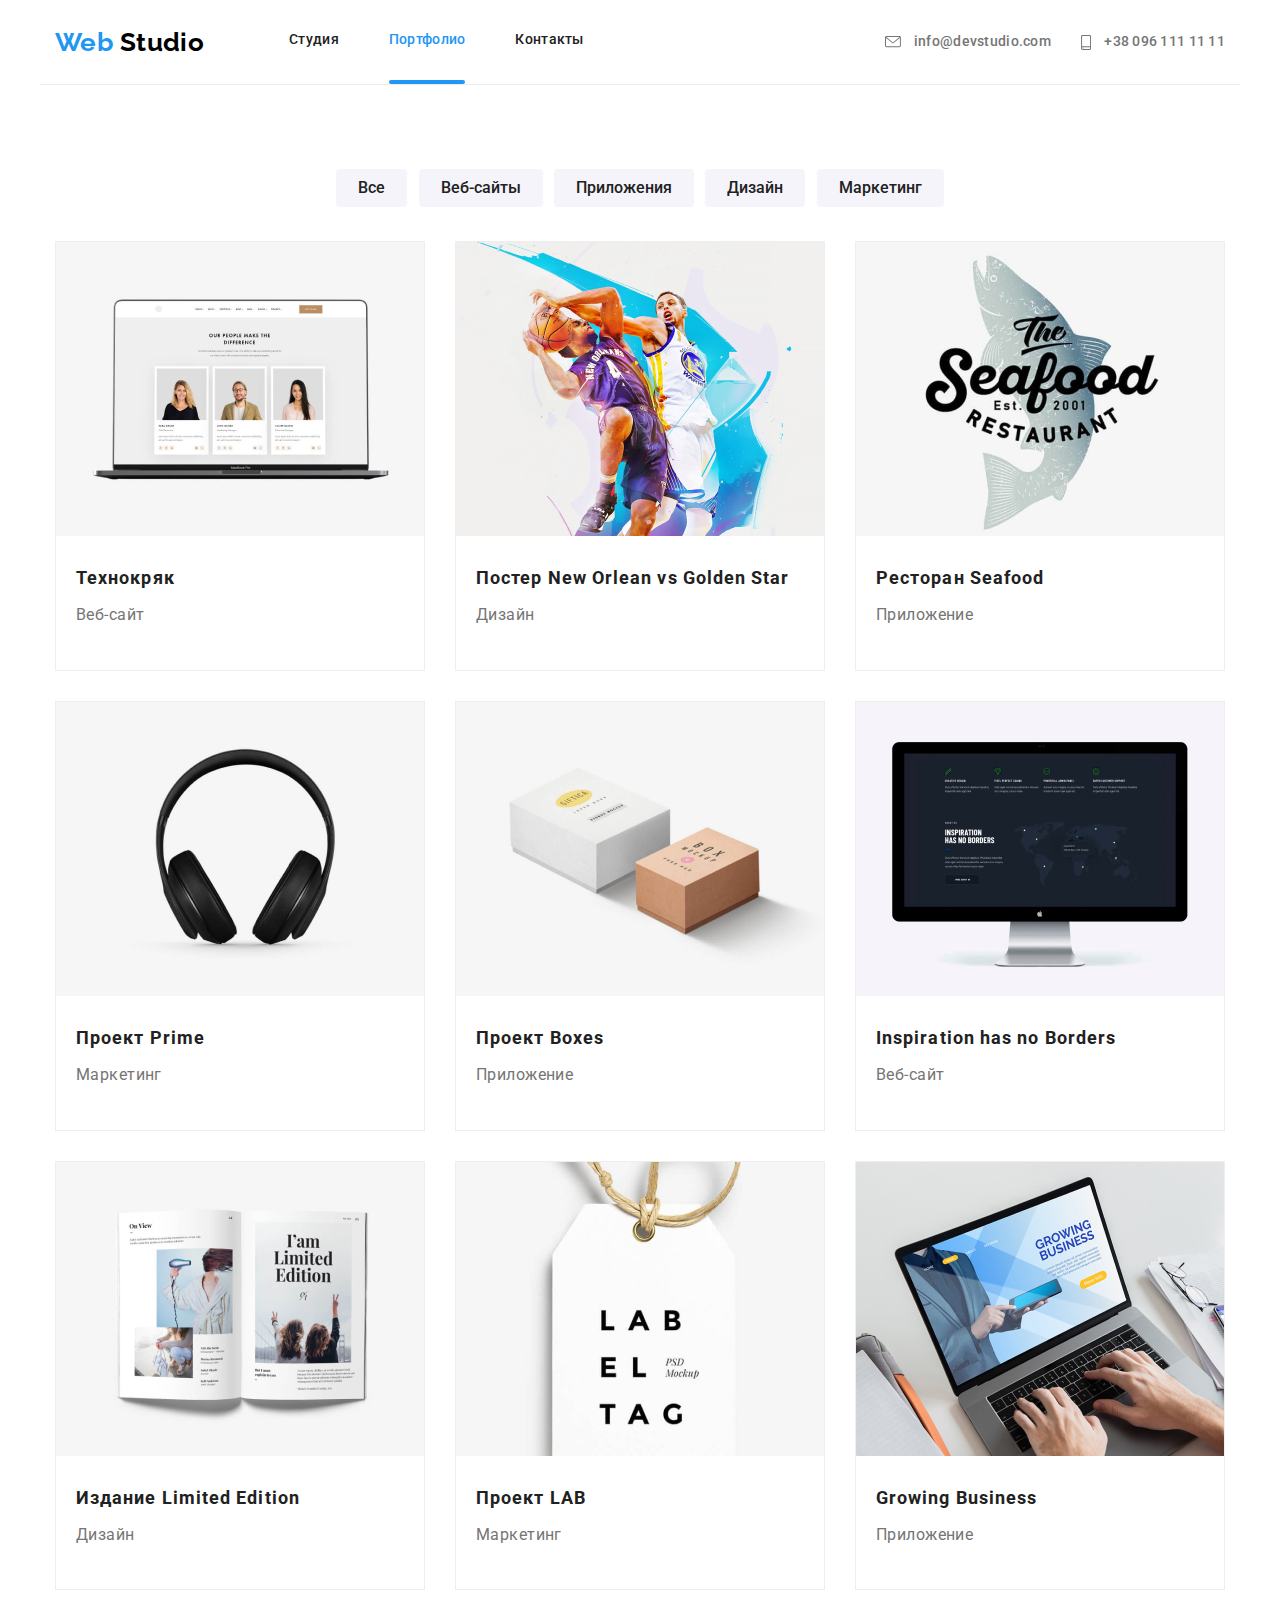
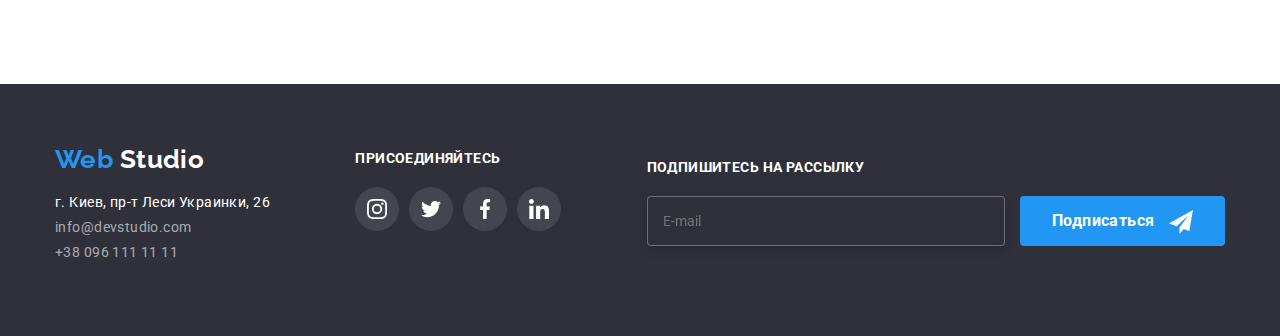
==== portfolio.html @ 96a5ec39 "first" ====
<!DOCTYPE html>
<html lang="ru">
  <head>
    <meta charset="UTF-8" />
    <meta name="viewport" content="width=device-width, initial-scale=1.0" />
    <title>Web Studio</title>
    <link
      href="https://fonts.googleapis.com/css2?family=Raleway:wght@700&family=Roboto:wght@400;500;700;900&display=swap"
      rel="stylesheet"
    />
    <link
      rel="stylesheet"
      href="https://cdnjs.cloudflare.com/ajax/libs/modern-normalize/0.7.0/modern-normalize.min.css"
    />
    <link rel="stylesheet" href="./css/main.min.css" />
  </head>

  <body>
    <header>
      <div class="container main-nav">
        <a href="./index.html" class="logo">
          <span class="logo-web">Web</span>
          <span class="logo-studio">Studio</span>
        </a>

        <nav>
          <ul class="site-nav list">
            <li class="item">
              <a href="./index.html" class="site-nav-link">Студия</a>
            </li>
            <li class="item">
              <a href="./portfolio.html" class="site-nav-link current"
                >Портфолио</a
              >
            </li>
            <li class="item"><a href="" class="site-nav-link">Контакты</a></li>
          </ul>
        </nav>

        <address class="adress">
          <ul class="adress-nav list">
            <li class="item">
              <a href="mailto:info@devstudio.com" class="adress-link">
                <svg class="icon-header" width="16" height="12">
                  <use href="./images/symbol-defs.svg#envelope"></use>
                </svg>
                info@devstudio.com</a
              >
            </li>
            <li class="item">
              <a href="tel:+380961111111" class="adress-link">
                <svg class="icon-header" width="10" height="15">
                  <use href="./images/symbol-defs.svg#phone"></use>
                </svg>
                +38 096 111 11 11
              </a>
            </li>
          </ul>
        </address>
      </div>
    </header>

    <main>
      <section class="section">
        <div class="container">
          <h1 class="section-title visually-hidden">Наши работы</h1>
          <div class="filter">
            <button type="button" class="button-work">Все</button>
            <button type="button" class="button-work">Веб-сайты</button>
            <button type="button" class="button-work">Приложения</button>
            <button type="button" class="button-work">Дизайн</button>
            <button type="button" class="button-work">Маркетинг</button>
          </div>
          <ul class="work-list list">
            <li class="element">
              <a class="link" href="">
                <div class="work-list-img">
                  <img
                    src="./images/Portfolio/img1.jpg"
                    alt="работа 1"
                    width="370"
                  />
                  <p class="item">
                    Технокряк это современная площадка распространения
                    коронавируса. Компании используют эту платформу для
                    цифрового шпионажа и атак на защищённые сервера конкурентов.
                  </p>
                </div>
                <div class="elem">
                  <h2 class="title">Технокряк</h2>
                  <p class="text">Веб-сайт</p>
                </div>
              </a>
            </li>
            <li class="element">
              <a class="link" href="">
                <div class="work-list-img">
                  <img
                    src="./images/Portfolio/img2.jpg"
                    alt="работа 2"
                    width="370"
                  />
                  <p class="item">
                    Технокряк это современная площадка распространения
                    коронавируса. Компании используют эту платформу для
                    цифрового шпионажа и атак на защищённые сервера конкурентов.
                  </p>
                </div>
                <div class="elem">
                  <h2 class="title">Постер New Orlean vs Golden Star</h2>
                  <p class="text">Дизайн</p>
                </div>
              </a>
            </li>
            <li class="element">
              <a class="link" href="">
                <div class="work-list-img">
                  <img
                    src="./images/Portfolio/img3.jpg"
                    alt="работа 3"
                    width="370"
                  />
                  <p class="item">
                    Технокряк это современная площадка распространения
                    коронавируса. Компании используют эту платформу для
                    цифрового шпионажа и атак на защищённые сервера конкурентов.
                  </p>
                </div>
                <div class="elem">
                  <h2 class="title">Ресторан Seafood</h2>
                  <p class="text">Приложение</p>
                </div>
              </a>
            </li>
            <li class="element">
              <a class="link" href="">
                <div class="work-list-img">
                  <img
                    src="./images/Portfolio/img4.jpg"
                    alt="работа 4"
                    width="370"
                  />
                  <p class="item">
                    Технокряк это современная площадка распространения
                    коронавируса. Компании используют эту платформу для
                    цифрового шпионажа и атак на защищённые сервера конкурентов.
                  </p>
                </div>
                <div class="elem">
                  <h2 class="title">Проект Prime</h2>
                  <p class="text">Маркетинг</p>
                </div>
              </a>
            </li>
            <li class="element">
              <a class="link" href="">
                <div class="work-list-img">
                  <img
                    src="./images/Portfolio/img5.jpg"
                    alt="работа 5"
                    width="370"
                  />
                  <p class="item">
                    Технокряк это современная площадка распространения
                    коронавируса. Компании используют эту платформу для
                    цифрового шпионажа и атак на защищённые сервера конкурентов.
                  </p>
                </div>
                <div class="elem">
                  <h2 class="title">Проект Boxes</h2>
                  <p class="text">Приложение</p>
                </div>
              </a>
            </li>
            <li class="element">
              <a class="link" href="">
                <div class="work-list-img">
                  <img
                    src="./images/Portfolio/img6.jpg"
                    alt="работа 6"
                    width="370"
                  />
                  <p class="item">
                    Технокряк это современная площадка распространения
                    коронавируса. Компании используют эту платформу для
                    цифрового шпионажа и атак на защищённые сервера конкурентов.
                  </p>
                </div>
                <div class="elem">
                  <h2 class="title">Inspiration has no Borders</h2>
                  <p class="text">Веб-сайт</p>
                </div>
              </a>
            </li>
            <li class="element">
              <a class="link" href="">
                <div class="work-list-img">
                  <img
                    src="./images/Portfolio/img7.jpg"
                    alt="работа 7"
                    width="370"
                  />
                  <p class="item">
                    Технокряк это современная площадка распространения
                    коронавируса. Компании используют эту платформу для
                    цифрового шпионажа и атак на защищённые сервера конкурентов.
                  </p>
                </div>
                <div class="elem">
                  <h2 class="title">Издание Limited Edition</h2>
                  <p class="text">Дизайн</p>
                </div>
              </a>
            </li>
            <li class="element">
              <a class="link" href="">
                <div class="work-list-img">
                  <img
                    src="./images/Portfolio/img8.jpg"
                    alt="работа 8"
                    width="370"
                  />
                  <p class="item">
                    Технокряк это современная площадка распространения
                    коронавируса. Компании используют эту платформу для
                    цифрового шпионажа и атак на защищённые сервера конкурентов.
                  </p>
                </div>
                <div class="elem">
                  <h2 class="title">Проект LAB</h2>
                  <p class="text">Маркетинг</p>
                </div>
              </a>
            </li>
            <li class="element">
              <a class="link" href="">
                <div class="work-list-img">
                  <img
                    src="./images/Portfolio/img9.jpg"
                    alt="работа 9"
                    width="370"
                  />
                  <p class="item">
                    Технокряк это современная площадка распространения
                    коронавируса. Компании используют эту платформу для
                    цифрового шпионажа и атак на защищённые сервера конкурентов.
                  </p>
                </div>
                <div class="elem">
                  <h2 class="title">Growing Business</h2>
                  <p class="text">Приложение</p>
                </div>
              </a>
            </li>
          </ul>
        </div>
      </section>
    </main>

    <footer class="footer-main">
      <div class="container footer">
        <div>
          <a href="./index.html" class="logo">
            <span class="logo-web">Web</span>
            <span class="logo-studio">Studio</span>
          </a>
          <address class="footer-adress">
            <ul class="list">
              <li class="item">
                <p class="post">г. Киев, пр-т Леси Украинки, 26</p>
              </li>
              <li class="item">
                <a href="mailto:info@devstudio.com" class="link"
                  >info@devstudio.com
                </a>
              </li>
              <li class="item">
                <a href="tel:+380961111111" class="link">+38 096 111 11 11</a>
              </li>
            </ul>
          </address>
        </div>

        <div class="footer-list">
          <div class="footer-header">Присоединяйтесь</div>
          <ul class="social-list list">
            <li class="item">
              <a
                href=""
                aria-label="Ссылка на Instagramm"
                class="img-social img-footer"
              >
                <svg class="team-icon" width="20" height="20">
                  <use href="./images/symbol-defs.svg#instagram"></use>
                </svg>
              </a>
            </li>
            <li class="item">
              <a
                href=""
                aria-label="Ссылка на Twitter"
                class="img-social img-footer"
              >
                <svg class="team-icon" width="20" height="20">
                  <use href="./images/symbol-defs.svg#twitter"></use>
                </svg>
              </a>
            </li>
            <li class="item">
              <a
                href=""
                aria-label="Ссылка на Facebook"
                class="img-social img-footer"
              >
                <svg class="team-icon" width="20" height="20">
                  <use href="./images/symbol-defs.svg#facebook"></use>
                </svg>
              </a>
            </li>
            <li class="item">
              <a
                href=""
                aria-label="Ссылка на LinkedIn"
                class="img-social img-footer"
              >
                <svg class="team-icon" width="20" height="20">
                  <use href="./images/symbol-defs.svg#linkedin"></use>
                </svg>
              </a>
            </li>
          </ul>
        </div>

        <div>
          <form>
            <div class="footer-header">Подпишитесь на рассылку</div>
            <input
              class="footer-input"
              type="text"
              name="mal-sent"
              placeholder="E-mail"
            />
            <a href="" class="button"
              >Подписаться
              <svg class="img-sent" width="24" height="24">
                <use href="./images/symbol-defs.svg#icon-sent"></use>
              </svg>
            </a>
          </form>
        </div>
      </div>
    </footer>
  </body>
</html>
---- css/main.min.css ----
.container,.overlay,.footer-main{margin-left:auto;margin-right:auto}body{background-color:#fff;color:#757575;font-family:Roboto,sans-serif;font-size:14px;line-height:1.14;letter-spacing:0.03em}button{font-family:inherit}h1,h2,h3,h4,h5,h6,p{margin-top:0;margin-bottom:0}.visually-hidden{position:absolute !important;clip:rect(1px 1px 1px 1px);clip:rect(1px, 1px, 1px, 1px);padding:0 !important;border:0 !important;height:1px !important;width:1px !important;overflow:hidden}.list{list-style:none;padding:0;margin:0}.container{width:1200px;padding-left:15px;padding-right:15px}.main-nav{display:-webkit-box;display:-ms-flexbox;display:flex;-webkit-box-align:center;-ms-flex-align:center;align-items:center;border-bottom:1px solid #ececec}.button{display:inline-block;min-width:200px;padding:10px 32px;border-radius:4px;border-width:0px;color:#fff;background-color:#2196f3;font-weight:bold;font-size:16px;line-height:1.87;text-decoration:none;text-align:center}.section{padding-bottom:94px}.section-title{margin-bottom:50px;color:#212121;font-weight:700;font-size:36px;line-height:1.17;text-align:center}.img-social{display:-webkit-box;display:-ms-flexbox;display:flex;-webkit-box-align:center;-ms-flex-align:center;align-items:center;-webkit-box-pack:center;-ms-flex-pack:center;justify-content:center;height:44px;width:44px;border-radius:50%;background-color:#fff;color:#afb1b8;fill:currentColor;-webkit-transition:background-color 250ms cubic-bezier(0.4, 0, 0.2, 1),color 250ms cubic-bezier(0.4, 0, 0.2, 1);transition:background-color 250ms cubic-bezier(0.4, 0, 0.2, 1),color 250ms cubic-bezier(0.4, 0, 0.2, 1)}.img-social:hover,.img-social:focus{background-color:#2196f3;color:#fff}.social-list{display:-webkit-box;display:-ms-flexbox;display:flex;-webkit-box-align:center;-ms-flex-align:center;align-items:center;-webkit-box-pack:center;-ms-flex-pack:center;justify-content:center;margin-bottom:24px;margin-top:16px}.social-list .item+.item{margin-left:10px}.logo{font-family:Raleway,sans-serif;font-weight:bold;font-size:26px;line-height:1.19;text-decoration:none}.logo-web{color:#2196f3}.logo-studio{color:#000000}.site-nav{display:-webkit-box;display:-ms-flexbox;display:flex;margin-left:85px}.site-nav .item+.item{margin-left:50px}.site-nav-link{display:block;padding-top:32px;padding-bottom:32px;color:#212121;font-weight:500;letter-spacing:0.02em;text-decoration:none;-webkit-transition:color 250ms cubic-bezier(0.4, 0, 0.2, 1);transition:color 250ms cubic-bezier(0.4, 0, 0.2, 1)}.site-nav-link:hover,.site-nav-link:focus,.site-nav-link.current{color:#2196f3}.site-nav-link.current::after{content:'';display:block;width:100%;height:4px;background:#2196f3;border-radius:2px;-webkit-transform:translateY(32px);transform:translateY(32px)}.adress{margin-left:auto;font-style:normal}.adress-nav{display:-webkit-box;display:-ms-flexbox;display:flex}.adress-nav .item+.item{margin-left:30px}.adress-link{color:#757575;font-weight:500;letter-spacing:0.02em;text-decoration:none;-webkit-transition:color 250ms cubic-bezier(0.4, 0, 0.2, 1);transition:color 250ms cubic-bezier(0.4, 0, 0.2, 1)}.adress-link:focus,.adress-link:hover{color:#2196f3}.icon-header{margin-right:10px;fill:currentColor;vertical-align:middle}.overlay{display:-webkit-box;display:-ms-flexbox;display:flex;-webkit-box-align:center;-ms-flex-align:center;align-items:center;-webkit-box-pack:center;-ms-flex-pack:center;justify-content:center;max-width:1600px;min-width:1200px;height:600px;background-image:-webkit-gradient(linear, left top, left bottom, from(rgba(47,48,58,0.4)), to(rgba(47,48,58,0.4))),url("../images/Header.jpg");background-image:linear-gradient(rgba(47,48,58,0.4), rgba(47,48,58,0.4)),url("../images/Header.jpg");background-position:center;background-repeat:no-repeat;background-size:cover;background-color:rgba(47,48,58,0.4)}.hero{text-align:center;margin-bottom:94px}.hero-title{margin-bottom:30px;color:#fff;font-weight:900;font-size:44px;line-height:1.36;letter-spacing:0.06em;text-transform:uppercase}.feature-list{display:-webkit-box;display:-ms-flexbox;display:flex}.feature-list .title{margin-bottom:10px;color:#212121;font-weight:700;text-transform:uppercase}.feature-list .item{width:calc((100% - 90px) / 3)}.feature-list .item+.item{margin-left:30px}.feature-list .text{line-height:1.71}.feature-container{display:-webkit-box;display:-ms-flexbox;display:flex;-webkit-box-align:center;-ms-flex-align:center;align-items:center;-webkit-box-pack:center;-ms-flex-pack:center;justify-content:center;width:270px;height:120px;margin-bottom:30px;background:#f5f4fa;border-radius:4px}.todo-list{display:-webkit-box;display:-ms-flexbox;display:flex;-webkit-box-align:center;-ms-flex-align:center;align-items:center;-webkit-box-pack:justify;-ms-flex-pack:justify;justify-content:space-between}.todo-container{position:relative}.todo-text{position:absolute;bottom:0;left:0;display:-webkit-box;display:-ms-flexbox;display:flex;-webkit-box-align:center;-ms-flex-align:center;align-items:center;-webkit-box-pack:center;-ms-flex-pack:center;justify-content:center;width:100%;height:70px;background:rgba(47,48,58,0.8);font-weight:700;text-transform:uppercase;color:#ffffff}.team-list{display:-webkit-box;display:-ms-flexbox;display:flex;-webkit-box-align:center;-ms-flex-align:center;align-items:center;-webkit-box-pack:justify;-ms-flex-pack:justify;justify-content:space-between;text-align:center}.team-list .title{margin-bottom:10px;color:#212121;font-weight:500;font-size:16px;line-height:1.19}.team-list .text{display:inline-block;font-size:16px;line-height:1.19px}.team-list .img{margin-bottom:30px}.team-item{background:#ffffff;-webkit-box-shadow:0px 2px 1px rgba(0,0,0,0.2),0px 1px 1px rgba(0,0,0,0.14),0px 1px 3px rgba(0,0,0,0.12);box-shadow:0px 2px 1px rgba(0,0,0,0.2),0px 1px 1px rgba(0,0,0,0.14),0px 1px 3px rgba(0,0,0,0.12);border-radius:0px 0px 4px 4px}.client-list{display:-webkit-box;display:-ms-flexbox;display:flex;-webkit-box-align:center;-ms-flex-align:center;align-items:center;-webkit-box-pack:justify;-ms-flex-pack:justify;justify-content:space-between}.client-list .item+.item{margin-right:30px}.client-list .item{display:-webkit-box;display:-ms-flexbox;display:flex;-webkit-box-align:center;-ms-flex-align:center;align-items:center;-webkit-box-pack:center;-ms-flex-pack:center;justify-content:center;width:170px;height:90px;border:1px solid #afb1b8;border-radius:4px;color:#afb1b8;-webkit-transition:border 250ms cubic-bezier(0.4, 0, 0.2, 1),color 250ms cubic-bezier(0.4, 0, 0.2, 1);transition:border 250ms cubic-bezier(0.4, 0, 0.2, 1),color 250ms cubic-bezier(0.4, 0, 0.2, 1)}.client-list .item:hover,.client-list .item:focus{border:1px solid #2196f3;color:#2196f3}.img-client{--color1: currentColor}.footer-main{height:252px;padding:60px 0px;max-width:1600px;min-width:1200px;background:#2f303a}.footer-adress{font-style:normal}.footer-adress .post{color:#fff;font-size:14px;line-height:1.71x}.footer-adress .item+.item{margin-top:9px}.footer-adress .link{color:rgba(255,255,255,0.6);line-height:1.71x;text-decoration:none}.footer-adress .link:hover,.footer-adress .link:focus{color:#2196f3}.footer-header{font-weight:700;text-transform:uppercase;color:#fff;margin-bottom:20px}.footer .logo{display:block;margin-bottom:20px}.footer .logo-studio{color:#fff}.footer.container{display:-webkit-box;display:-ms-flexbox;display:flex;-webkit-box-align:center;-ms-flex-align:center;align-items:center;-webkit-box-pack:justify;-ms-flex-pack:justify;justify-content:space-between}.img-footer{background:rgba(255,255,255,0.1);color:#fff}.img-sent{fill:currentColor;margin-left:10px;vertical-align:middle}.footer-input{width:358px;height:50px;border:1px solid rgba(255,255,255,0.3);-webkit-filter:drop-shadow(0px 4px 4px rgba(0,0,0,0.15));filter:drop-shadow(0px 4px 4px rgba(0,0,0,0.15));border-radius:4px;margin-right:12px;background-color:#2f303a;color:rgba(255,255,255,0.6);padding:16px 15px}.filter{margin-top:84px;margin-bottom:34px;text-align:center}.button-work{color:#212121;font-weight:500;font-size:16px;line-height:1.62;text-align:center;background-color:#f5f4fa;border-radius:4px;border-width:0;-webkit-box-shadow:none;box-shadow:none;padding:6px 22px;-webkit-transition:color 250ms cubic-bezier(0.4, 0, 0.2, 1),background-color 250ms cubic-bezier(0.4, 0, 0.2, 1),-webkit-box-shadow 250ms cubic-bezier(0.4, 0, 0.2, 1);transition:color 250ms cubic-bezier(0.4, 0, 0.2, 1),background-color 250ms cubic-bezier(0.4, 0, 0.2, 1),-webkit-box-shadow 250ms cubic-bezier(0.4, 0, 0.2, 1);transition:color 250ms cubic-bezier(0.4, 0, 0.2, 1),background-color 250ms cubic-bezier(0.4, 0, 0.2, 1),box-shadow 250ms cubic-bezier(0.4, 0, 0.2, 1);transition:color 250ms cubic-bezier(0.4, 0, 0.2, 1),background-color 250ms cubic-bezier(0.4, 0, 0.2, 1),box-shadow 250ms cubic-bezier(0.4, 0, 0.2, 1),-webkit-box-shadow 250ms cubic-bezier(0.4, 0, 0.2, 1)}.button-work:not(:last-child){margin-right:8px}.button-work:hover,.button-work:focus{color:#fff;background-color:#2196f3;-webkit-box-shadow:0px 2px 2px rgba(0,0,0,0.12),0px 1px 2px rgba(0,0,0,0.08),0px 3px 1px rgba(0,0,0,0.1);box-shadow:0px 2px 2px rgba(0,0,0,0.12),0px 1px 2px rgba(0,0,0,0.08),0px 3px 1px rgba(0,0,0,0.1)}.work-list{display:-webkit-box;display:-ms-flexbox;display:flex;-ms-flex-wrap:wrap;flex-wrap:wrap;margin:-15px}.work-list .element{background-color:#fff;border:1px solid #eeeeee;-webkit-box-shadow:none;box-shadow:none;-webkit-transition:-webkit-box-shadow 250ms cubic-bezier(0.4, 0, 0.2, 1);transition:-webkit-box-shadow 250ms cubic-bezier(0.4, 0, 0.2, 1);transition:box-shadow 250ms cubic-bezier(0.4, 0, 0.2, 1);transition:box-shadow 250ms cubic-bezier(0.4, 0, 0.2, 1), -webkit-box-shadow 250ms cubic-bezier(0.4, 0, 0.2, 1);width:370px;margin:15px}.work-list .element:hover{-webkit-box-shadow:1px 4px 6px rgba(0,0,0,0.16),0px 4px 4px rgba(0,0,0,0.06),0px 1px 1px rgba(0,0,0,0.12);box-shadow:1px 4px 6px rgba(0,0,0,0.16),0px 4px 4px rgba(0,0,0,0.06),0px 1px 1px rgba(0,0,0,0.12)}.work-list .element:hover .item{-webkit-transform:translateY(0);transform:translateY(0)}.work-list .title{margin-bottom:4px;color:#212121;font-weight:700;font-size:18px;line-height:2;letter-spacing:0.06em}.work-list .item{position:absolute;top:0px;left:0px;width:100%;height:100%;padding:63px 24px;font-size:18px;line-height:1.56;color:#fff;background:rgba(33,150,243,0.9);-webkit-transform:translateY(100%);transform:translateY(100%);-webkit-transition:-webkit-transform 250ms cubic-bezier(0.4, 0, 0.2, 1);transition:-webkit-transform 250ms cubic-bezier(0.4, 0, 0.2, 1);transition:transform 250ms cubic-bezier(0.4, 0, 0.2, 1);transition:transform 250ms cubic-bezier(0.4, 0, 0.2, 1), -webkit-transform 250ms cubic-bezier(0.4, 0, 0.2, 1)}.work-list .text{margin-bottom:20px;font-size:16px;line-height:1.87;color:#757575}.work-list .elem{padding:20px;text-decoration:none}.work-list .link{text-decoration:none}.work-list-img{position:relative;overflow:hidden}.backdrope{position:fixed;top:0px;left:0px;width:100%;height:100%;background:rgba(0,0,0,0.2);opacity:1;-webkit-transition:opacity 250ms cubic-bezier(0.4, 0, 0.2, 1);transition:opacity 250ms cubic-bezier(0.4, 0, 0.2, 1)}.backdrope.is-hidden{opacity:0;pointer-events:none}.modal{position:absolute;width:528px;left:50%;top:50%;-webkit-transform:translate(-50%, -50%);transform:translate(-50%, -50%);padding:40px;background-color:#fff;-webkit-box-shadow:0px 1px 3px rgba(0,0,0,0.12),0px 1px 1px rgba(0,0,0,0.14),0px 2px 1px rgba(0,0,0,0.2);box-shadow:0px 1px 3px rgba(0,0,0,0.12),0px 1px 1px rgba(0,0,0,0.14),0px 2px 1px rgba(0,0,0,0.2);border-radius:4px}.modal .button{display:block;margin-left:auto;margin-right:auto}.form-title{margin-bottom:12px;color:#212121;font-weight:700;font-size:20px;line-height:1.15;text-align:center}textarea{resize:none;width:100%;height:120px;padding:12px 16px}textarea:focus+.img-form{color:#2196f3}textarea:focus{border:1px solid #2196f3;outline:0}.form-field{position:relative;margin-bottom:10px;display:-webkit-box;display:-ms-flexbox;display:flex;-webkit-box-orient:vertical;-webkit-box-direction:normal;-ms-flex-direction:column;flex-direction:column}.form-field:hover *{cursor:url(../images/finger.svg),pointer}.form-label{font-size:12px;line-height:1.16;letter-spacing:0.01em;margin-bottom:4px}.form-input{height:40px;padding:12px 42px}.form-input:focus+.img-form{color:#2196f3}.form-input:focus{border:1px solid #2196f3;outline:0}.form-allow{margin-top:20px;margin-bottom:30px}.button-close{position:absolute;right:14px;top:14px;width:30px;height:30px;border-radius:50%;background:#ffffff;border:1px solid rgba(0,0,0,0.1);display:-webkit-box;display:-ms-flexbox;display:flex;-webkit-box-align:center;-ms-flex-align:center;align-items:center;-webkit-box-pack:center;-ms-flex-pack:center;justify-content:center;color:black}.button-close:hover,.button-close:focus{color:#2196f3}.img-close{fill:currentColor}.img-color{display:-webkit-box;display:-ms-flexbox;display:flex;-webkit-box-align:center;-ms-flex-align:center;align-items:center;-webkit-box-pack:center;-ms-flex-pack:center;justify-content:center;fill:currentColor}.form-link{color:#2196f3}.img-form{color:#212121;position:absolute;bottom:11px;left:12px;display:inline-block;width:18px;height:18px}.checkbox{appearance:none;-moz-appearance:none;-webkit-appearance:none;position:absolute}.checkbox:checked+.checkbox-label::before{background-color:#2196f3;background-image:url("../images/icon_check.svg");border-width:0}.checkbox-label{display:inline-block}.checkbox-label::before{content:'';display:inline-block;width:16px;height:15px;border:2px solid #212121;vertical-align:middle;margin-right:8px}
/*# sourceMappingURL=main.min.css.map */
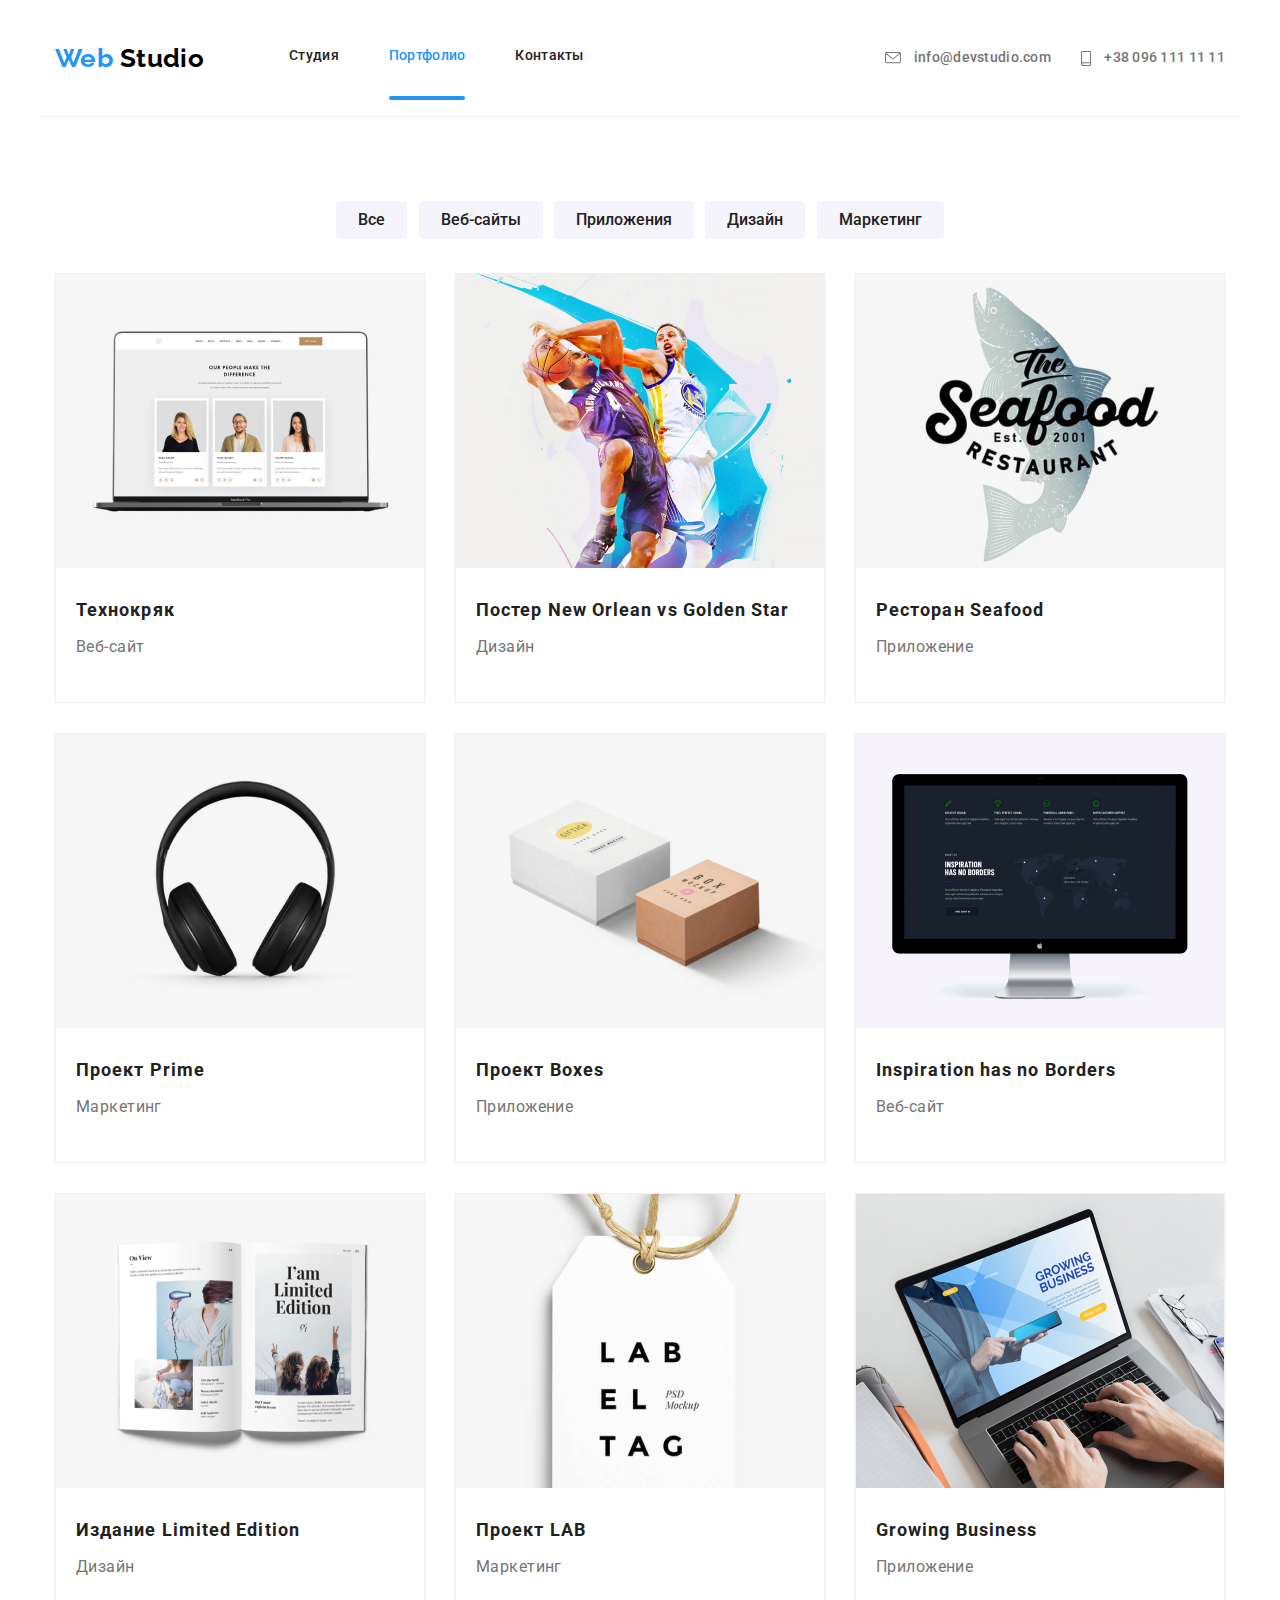
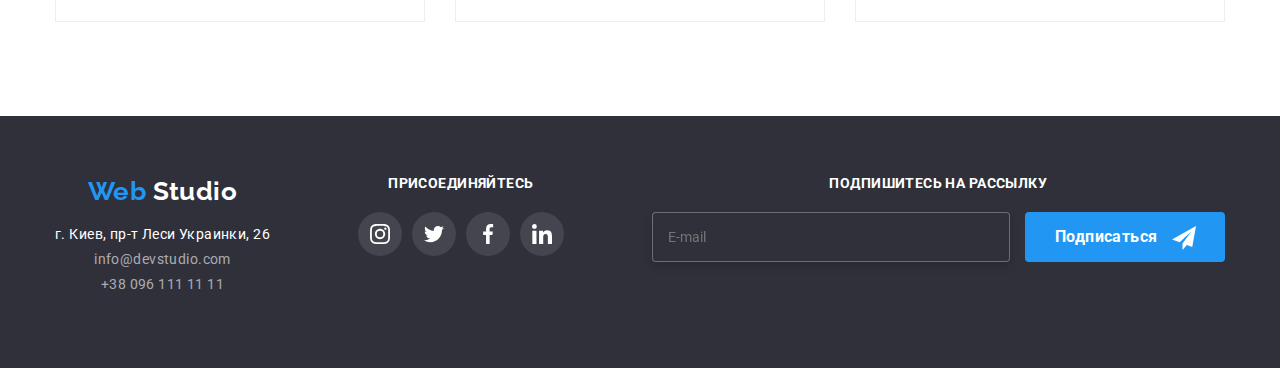
==== commit ad4c09f8: "верстка" ====
--- a/portfolio.html
+++ b/portfolio.html
@@ -340,7 +340,7 @@
               name="mal-sent"
               placeholder="E-mail"
             />
-            <a href="" class="button"
+            <a href="" class="button subscribe"
               >Подписаться
               <svg class="img-sent" width="24" height="24">
                 <use href="./images/symbol-defs.svg#icon-sent"></use>
--- a/css/main.min.css
+++ b/css/main.min.css
@@ -1,2 +1,2 @@
-.container,.overlay,.footer-main{margin-left:auto;margin-right:auto}body{background-color:#fff;color:#757575;font-family:Roboto,sans-serif;font-size:14px;line-height:1.14;letter-spacing:0.03em}button{font-family:inherit}h1,h2,h3,h4,h5,h6,p{margin-top:0;margin-bottom:0}.visually-hidden{position:absolute !important;clip:rect(1px 1px 1px 1px);clip:rect(1px, 1px, 1px, 1px);padding:0 !important;border:0 !important;height:1px !important;width:1px !important;overflow:hidden}.list{list-style:none;padding:0;margin:0}.container{width:1200px;padding-left:15px;padding-right:15px}.main-nav{display:-webkit-box;display:-ms-flexbox;display:flex;-webkit-box-align:center;-ms-flex-align:center;align-items:center;border-bottom:1px solid #ececec}.button{display:inline-block;min-width:200px;padding:10px 32px;border-radius:4px;border-width:0px;color:#fff;background-color:#2196f3;font-weight:bold;font-size:16px;line-height:1.87;text-decoration:none;text-align:center}.section{padding-bottom:94px}.section-title{margin-bottom:50px;color:#212121;font-weight:700;font-size:36px;line-height:1.17;text-align:center}.img-social{display:-webkit-box;display:-ms-flexbox;display:flex;-webkit-box-align:center;-ms-flex-align:center;align-items:center;-webkit-box-pack:center;-ms-flex-pack:center;justify-content:center;height:44px;width:44px;border-radius:50%;background-color:#fff;color:#afb1b8;fill:currentColor;-webkit-transition:background-color 250ms cubic-bezier(0.4, 0, 0.2, 1),color 250ms cubic-bezier(0.4, 0, 0.2, 1);transition:background-color 250ms cubic-bezier(0.4, 0, 0.2, 1),color 250ms cubic-bezier(0.4, 0, 0.2, 1)}.img-social:hover,.img-social:focus{background-color:#2196f3;color:#fff}.social-list{display:-webkit-box;display:-ms-flexbox;display:flex;-webkit-box-align:center;-ms-flex-align:center;align-items:center;-webkit-box-pack:center;-ms-flex-pack:center;justify-content:center;margin-bottom:24px;margin-top:16px}.social-list .item+.item{margin-left:10px}.logo{font-family:Raleway,sans-serif;font-weight:bold;font-size:26px;line-height:1.19;text-decoration:none}.logo-web{color:#2196f3}.logo-studio{color:#000000}.site-nav{display:-webkit-box;display:-ms-flexbox;display:flex;margin-left:85px}.site-nav .item+.item{margin-left:50px}.site-nav-link{display:block;padding-top:32px;padding-bottom:32px;color:#212121;font-weight:500;letter-spacing:0.02em;text-decoration:none;-webkit-transition:color 250ms cubic-bezier(0.4, 0, 0.2, 1);transition:color 250ms cubic-bezier(0.4, 0, 0.2, 1)}.site-nav-link:hover,.site-nav-link:focus,.site-nav-link.current{color:#2196f3}.site-nav-link.current::after{content:'';display:block;width:100%;height:4px;background:#2196f3;border-radius:2px;-webkit-transform:translateY(32px);transform:translateY(32px)}.adress{margin-left:auto;font-style:normal}.adress-nav{display:-webkit-box;display:-ms-flexbox;display:flex}.adress-nav .item+.item{margin-left:30px}.adress-link{color:#757575;font-weight:500;letter-spacing:0.02em;text-decoration:none;-webkit-transition:color 250ms cubic-bezier(0.4, 0, 0.2, 1);transition:color 250ms cubic-bezier(0.4, 0, 0.2, 1)}.adress-link:focus,.adress-link:hover{color:#2196f3}.icon-header{margin-right:10px;fill:currentColor;vertical-align:middle}.overlay{display:-webkit-box;display:-ms-flexbox;display:flex;-webkit-box-align:center;-ms-flex-align:center;align-items:center;-webkit-box-pack:center;-ms-flex-pack:center;justify-content:center;max-width:1600px;min-width:1200px;height:600px;background-image:-webkit-gradient(linear, left top, left bottom, from(rgba(47,48,58,0.4)), to(rgba(47,48,58,0.4))),url("../images/Header.jpg");background-image:linear-gradient(rgba(47,48,58,0.4), rgba(47,48,58,0.4)),url("../images/Header.jpg");background-position:center;background-repeat:no-repeat;background-size:cover;background-color:rgba(47,48,58,0.4)}.hero{text-align:center;margin-bottom:94px}.hero-title{margin-bottom:30px;color:#fff;font-weight:900;font-size:44px;line-height:1.36;letter-spacing:0.06em;text-transform:uppercase}.feature-list{display:-webkit-box;display:-ms-flexbox;display:flex}.feature-list .title{margin-bottom:10px;color:#212121;font-weight:700;text-transform:uppercase}.feature-list .item{width:calc((100% - 90px) / 3)}.feature-list .item+.item{margin-left:30px}.feature-list .text{line-height:1.71}.feature-container{display:-webkit-box;display:-ms-flexbox;display:flex;-webkit-box-align:center;-ms-flex-align:center;align-items:center;-webkit-box-pack:center;-ms-flex-pack:center;justify-content:center;width:270px;height:120px;margin-bottom:30px;background:#f5f4fa;border-radius:4px}.todo-list{display:-webkit-box;display:-ms-flexbox;display:flex;-webkit-box-align:center;-ms-flex-align:center;align-items:center;-webkit-box-pack:justify;-ms-flex-pack:justify;justify-content:space-between}.todo-container{position:relative}.todo-text{position:absolute;bottom:0;left:0;display:-webkit-box;display:-ms-flexbox;display:flex;-webkit-box-align:center;-ms-flex-align:center;align-items:center;-webkit-box-pack:center;-ms-flex-pack:center;justify-content:center;width:100%;height:70px;background:rgba(47,48,58,0.8);font-weight:700;text-transform:uppercase;color:#ffffff}.team-list{display:-webkit-box;display:-ms-flexbox;display:flex;-webkit-box-align:center;-ms-flex-align:center;align-items:center;-webkit-box-pack:justify;-ms-flex-pack:justify;justify-content:space-between;text-align:center}.team-list .title{margin-bottom:10px;color:#212121;font-weight:500;font-size:16px;line-height:1.19}.team-list .text{display:inline-block;font-size:16px;line-height:1.19px}.team-list .img{margin-bottom:30px}.team-item{background:#ffffff;-webkit-box-shadow:0px 2px 1px rgba(0,0,0,0.2),0px 1px 1px rgba(0,0,0,0.14),0px 1px 3px rgba(0,0,0,0.12);box-shadow:0px 2px 1px rgba(0,0,0,0.2),0px 1px 1px rgba(0,0,0,0.14),0px 1px 3px rgba(0,0,0,0.12);border-radius:0px 0px 4px 4px}.client-list{display:-webkit-box;display:-ms-flexbox;display:flex;-webkit-box-align:center;-ms-flex-align:center;align-items:center;-webkit-box-pack:justify;-ms-flex-pack:justify;justify-content:space-between}.client-list .item+.item{margin-right:30px}.client-list .item{display:-webkit-box;display:-ms-flexbox;display:flex;-webkit-box-align:center;-ms-flex-align:center;align-items:center;-webkit-box-pack:center;-ms-flex-pack:center;justify-content:center;width:170px;height:90px;border:1px solid #afb1b8;border-radius:4px;color:#afb1b8;-webkit-transition:border 250ms cubic-bezier(0.4, 0, 0.2, 1),color 250ms cubic-bezier(0.4, 0, 0.2, 1);transition:border 250ms cubic-bezier(0.4, 0, 0.2, 1),color 250ms cubic-bezier(0.4, 0, 0.2, 1)}.client-list .item:hover,.client-list .item:focus{border:1px solid #2196f3;color:#2196f3}.img-client{--color1: currentColor}.footer-main{height:252px;padding:60px 0px;max-width:1600px;min-width:1200px;background:#2f303a}.footer-adress{font-style:normal}.footer-adress .post{color:#fff;font-size:14px;line-height:1.71x}.footer-adress .item+.item{margin-top:9px}.footer-adress .link{color:rgba(255,255,255,0.6);line-height:1.71x;text-decoration:none}.footer-adress .link:hover,.footer-adress .link:focus{color:#2196f3}.footer-header{font-weight:700;text-transform:uppercase;color:#fff;margin-bottom:20px}.footer .logo{display:block;margin-bottom:20px}.footer .logo-studio{color:#fff}.footer.container{display:-webkit-box;display:-ms-flexbox;display:flex;-webkit-box-align:center;-ms-flex-align:center;align-items:center;-webkit-box-pack:justify;-ms-flex-pack:justify;justify-content:space-between}.img-footer{background:rgba(255,255,255,0.1);color:#fff}.img-sent{fill:currentColor;margin-left:10px;vertical-align:middle}.footer-input{width:358px;height:50px;border:1px solid rgba(255,255,255,0.3);-webkit-filter:drop-shadow(0px 4px 4px rgba(0,0,0,0.15));filter:drop-shadow(0px 4px 4px rgba(0,0,0,0.15));border-radius:4px;margin-right:12px;background-color:#2f303a;color:rgba(255,255,255,0.6);padding:16px 15px}.filter{margin-top:84px;margin-bottom:34px;text-align:center}.button-work{color:#212121;font-weight:500;font-size:16px;line-height:1.62;text-align:center;background-color:#f5f4fa;border-radius:4px;border-width:0;-webkit-box-shadow:none;box-shadow:none;padding:6px 22px;-webkit-transition:color 250ms cubic-bezier(0.4, 0, 0.2, 1),background-color 250ms cubic-bezier(0.4, 0, 0.2, 1),-webkit-box-shadow 250ms cubic-bezier(0.4, 0, 0.2, 1);transition:color 250ms cubic-bezier(0.4, 0, 0.2, 1),background-color 250ms cubic-bezier(0.4, 0, 0.2, 1),-webkit-box-shadow 250ms cubic-bezier(0.4, 0, 0.2, 1);transition:color 250ms cubic-bezier(0.4, 0, 0.2, 1),background-color 250ms cubic-bezier(0.4, 0, 0.2, 1),box-shadow 250ms cubic-bezier(0.4, 0, 0.2, 1);transition:color 250ms cubic-bezier(0.4, 0, 0.2, 1),background-color 250ms cubic-bezier(0.4, 0, 0.2, 1),box-shadow 250ms cubic-bezier(0.4, 0, 0.2, 1),-webkit-box-shadow 250ms cubic-bezier(0.4, 0, 0.2, 1)}.button-work:not(:last-child){margin-right:8px}.button-work:hover,.button-work:focus{color:#fff;background-color:#2196f3;-webkit-box-shadow:0px 2px 2px rgba(0,0,0,0.12),0px 1px 2px rgba(0,0,0,0.08),0px 3px 1px rgba(0,0,0,0.1);box-shadow:0px 2px 2px rgba(0,0,0,0.12),0px 1px 2px rgba(0,0,0,0.08),0px 3px 1px rgba(0,0,0,0.1)}.work-list{display:-webkit-box;display:-ms-flexbox;display:flex;-ms-flex-wrap:wrap;flex-wrap:wrap;margin:-15px}.work-list .element{background-color:#fff;border:1px solid #eeeeee;-webkit-box-shadow:none;box-shadow:none;-webkit-transition:-webkit-box-shadow 250ms cubic-bezier(0.4, 0, 0.2, 1);transition:-webkit-box-shadow 250ms cubic-bezier(0.4, 0, 0.2, 1);transition:box-shadow 250ms cubic-bezier(0.4, 0, 0.2, 1);transition:box-shadow 250ms cubic-bezier(0.4, 0, 0.2, 1), -webkit-box-shadow 250ms cubic-bezier(0.4, 0, 0.2, 1);width:370px;margin:15px}.work-list .element:hover{-webkit-box-shadow:1px 4px 6px rgba(0,0,0,0.16),0px 4px 4px rgba(0,0,0,0.06),0px 1px 1px rgba(0,0,0,0.12);box-shadow:1px 4px 6px rgba(0,0,0,0.16),0px 4px 4px rgba(0,0,0,0.06),0px 1px 1px rgba(0,0,0,0.12)}.work-list .element:hover .item{-webkit-transform:translateY(0);transform:translateY(0)}.work-list .title{margin-bottom:4px;color:#212121;font-weight:700;font-size:18px;line-height:2;letter-spacing:0.06em}.work-list .item{position:absolute;top:0px;left:0px;width:100%;height:100%;padding:63px 24px;font-size:18px;line-height:1.56;color:#fff;background:rgba(33,150,243,0.9);-webkit-transform:translateY(100%);transform:translateY(100%);-webkit-transition:-webkit-transform 250ms cubic-bezier(0.4, 0, 0.2, 1);transition:-webkit-transform 250ms cubic-bezier(0.4, 0, 0.2, 1);transition:transform 250ms cubic-bezier(0.4, 0, 0.2, 1);transition:transform 250ms cubic-bezier(0.4, 0, 0.2, 1), -webkit-transform 250ms cubic-bezier(0.4, 0, 0.2, 1)}.work-list .text{margin-bottom:20px;font-size:16px;line-height:1.87;color:#757575}.work-list .elem{padding:20px;text-decoration:none}.work-list .link{text-decoration:none}.work-list-img{position:relative;overflow:hidden}.backdrope{position:fixed;top:0px;left:0px;width:100%;height:100%;background:rgba(0,0,0,0.2);opacity:1;-webkit-transition:opacity 250ms cubic-bezier(0.4, 0, 0.2, 1);transition:opacity 250ms cubic-bezier(0.4, 0, 0.2, 1)}.backdrope.is-hidden{opacity:0;pointer-events:none}.modal{position:absolute;width:528px;left:50%;top:50%;-webkit-transform:translate(-50%, -50%);transform:translate(-50%, -50%);padding:40px;background-color:#fff;-webkit-box-shadow:0px 1px 3px rgba(0,0,0,0.12),0px 1px 1px rgba(0,0,0,0.14),0px 2px 1px rgba(0,0,0,0.2);box-shadow:0px 1px 3px rgba(0,0,0,0.12),0px 1px 1px rgba(0,0,0,0.14),0px 2px 1px rgba(0,0,0,0.2);border-radius:4px}.modal .button{display:block;margin-left:auto;margin-right:auto}.form-title{margin-bottom:12px;color:#212121;font-weight:700;font-size:20px;line-height:1.15;text-align:center}textarea{resize:none;width:100%;height:120px;padding:12px 16px}textarea:focus+.img-form{color:#2196f3}textarea:focus{border:1px solid #2196f3;outline:0}.form-field{position:relative;margin-bottom:10px;display:-webkit-box;display:-ms-flexbox;display:flex;-webkit-box-orient:vertical;-webkit-box-direction:normal;-ms-flex-direction:column;flex-direction:column}.form-field:hover *{cursor:url(../images/finger.svg),pointer}.form-label{font-size:12px;line-height:1.16;letter-spacing:0.01em;margin-bottom:4px}.form-input{height:40px;padding:12px 42px}.form-input:focus+.img-form{color:#2196f3}.form-input:focus{border:1px solid #2196f3;outline:0}.form-allow{margin-top:20px;margin-bottom:30px}.button-close{position:absolute;right:14px;top:14px;width:30px;height:30px;border-radius:50%;background:#ffffff;border:1px solid rgba(0,0,0,0.1);display:-webkit-box;display:-ms-flexbox;display:flex;-webkit-box-align:center;-ms-flex-align:center;align-items:center;-webkit-box-pack:center;-ms-flex-pack:center;justify-content:center;color:black}.button-close:hover,.button-close:focus{color:#2196f3}.img-close{fill:currentColor}.img-color{display:-webkit-box;display:-ms-flexbox;display:flex;-webkit-box-align:center;-ms-flex-align:center;align-items:center;-webkit-box-pack:center;-ms-flex-pack:center;justify-content:center;fill:currentColor}.form-link{color:#2196f3}.img-form{color:#212121;position:absolute;bottom:11px;left:12px;display:inline-block;width:18px;height:18px}.checkbox{appearance:none;-moz-appearance:none;-webkit-appearance:none;position:absolute}.checkbox:checked+.checkbox-label::before{background-color:#2196f3;background-image:url("../images/icon_check.svg");border-width:0}.checkbox-label{display:inline-block}.checkbox-label::before{content:'';display:inline-block;width:16px;height:15px;border:2px solid #212121;vertical-align:middle;margin-right:8px}
+.container,.overlay,.footer-main,.modal .button{margin-left:auto;margin-right:auto}body{background-color:#fff;color:#757575;font-family:Roboto,sans-serif;font-size:14px;line-height:1.14;letter-spacing:0.03em}button{font-family:inherit}h1,h2,h3,h4,h5,h6,p{margin-top:0;margin-bottom:0}.visually-hidden{position:absolute !important;clip:rect(1px 1px 1px 1px);clip:rect(1px, 1px, 1px, 1px);padding:0 !important;border:0 !important;height:1px !important;width:1px !important;overflow:hidden}.list{list-style:none;padding:0;margin:0}.container{padding-left:15px;padding-right:15px}@media screen and (min-width: 480px){.container{width:480px}}@media screen and (min-width: 768px){.container{width:768px}}@media screen and (min-width: 1200px){.container{width:1200px}}.navigation{display:none}.main-nav{border-bottom:1px solid #ececec;padding-top:16px;padding-bottom:16px}@media screen and (min-width: 768px){.main-nav{display:-webkit-box;display:-ms-flexbox;display:flex;-webkit-box-align:center;-ms-flex-align:center;align-items:center}}.button{display:inline-block;width:200px;height:50px;padding:10px 32px;border-radius:4px;border-width:0px;color:#fff;background-color:#2196f3;font-weight:bold;font-size:16px;line-height:1.87;text-decoration:none;text-align:center}.button.subscribe{margin-top:20px;padding:10px 28px 10px 29px}@media screen and (min-width: 1200px){.button.subscribe{margin-top:0}}.section{padding-bottom:60px}@media screen and (min-width: 1200px){.section{padding-bottom:94px}}.section-title{margin-bottom:50px;color:#212121;font-weight:700;text-align:center;font-size:28px;line-height:1.17}@media screen and (min-width: 1200px){.section-title{font-size:36px}}.img-social{display:-webkit-box;display:-ms-flexbox;display:flex;-webkit-box-align:center;-ms-flex-align:center;align-items:center;-webkit-box-pack:center;-ms-flex-pack:center;justify-content:center;height:44px;width:44px;border-radius:50%;background-color:#fff;color:#afb1b8;fill:currentColor;-webkit-transition:background-color 250ms cubic-bezier(0.4, 0, 0.2, 1),color 250ms cubic-bezier(0.4, 0, 0.2, 1);transition:background-color 250ms cubic-bezier(0.4, 0, 0.2, 1),color 250ms cubic-bezier(0.4, 0, 0.2, 1)}.img-social:hover,.img-social:focus{background-color:#2196f3;color:#fff}.social-list{display:-webkit-box;display:-ms-flexbox;display:flex;-webkit-box-align:center;-ms-flex-align:center;align-items:center;-webkit-box-pack:center;-ms-flex-pack:center;justify-content:center;margin-bottom:24px;margin-top:16px}@media screen and (min-width: 1200px){.social-list{margin-bottom:30px}}.social-list .item+.item{margin-left:10px}.logo{font-family:Raleway,sans-serif;font-weight:bold;text-decoration:none;font-size:24px;line-height:1.16;display:inline-block}@media screen and (min-width: 1200px){.logo{font-size:26px;line-height:1.19}}.logo-web{color:#2196f3}.logo-studio{color:#000000}.site-nav{display:-webkit-box;display:-ms-flexbox;display:flex;margin-left:85px}.site-nav .item+.item{margin-left:50px}.site-nav-link{display:block;padding-top:32px;padding-bottom:32px;color:#212121;font-weight:500;letter-spacing:0.02em;text-decoration:none;-webkit-transition:color 250ms cubic-bezier(0.4, 0, 0.2, 1);transition:color 250ms cubic-bezier(0.4, 0, 0.2, 1)}.site-nav-link:hover,.site-nav-link:focus,.site-nav-link.current{color:#2196f3}.site-nav-link.current::after{content:'';display:block;width:100%;height:4px;background:#2196f3;border-radius:2px;-webkit-transform:translateY(32px);transform:translateY(32px)}.adress{margin-left:auto;font-style:normal}.adress-nav{display:-webkit-box;display:-ms-flexbox;display:flex}.adress-nav .item+.item{margin-left:30px}.adress-link{color:#757575;font-weight:500;letter-spacing:0.02em;text-decoration:none;-webkit-transition:color 250ms cubic-bezier(0.4, 0, 0.2, 1);transition:color 250ms cubic-bezier(0.4, 0, 0.2, 1)}.adress-link:focus,.adress-link:hover{color:#2196f3}.icon-header{margin-right:10px;fill:currentColor;vertical-align:middle}.overlay{display:-webkit-box;display:-ms-flexbox;display:flex;-webkit-box-align:center;-ms-flex-align:center;align-items:center;-webkit-box-pack:center;-ms-flex-pack:center;justify-content:center;max-width:480px;height:400px;background-image:-webkit-gradient(linear, left top, left bottom, from(rgba(47,48,58,0.4)), to(rgba(47,48,58,0.4))),url("../images/Header.jpg");background-image:linear-gradient(rgba(47,48,58,0.4), rgba(47,48,58,0.4)),url("../images/Header.jpg");background-position:center;background-repeat:no-repeat;background-size:cover;background-color:rgba(47,48,58,0.4)}@media screen and (min-width: 768px){.overlay{max-width:768px}}@media screen and (min-width: 1200px){.overlay{max-width:1600px;min-width:1200px;height:600px}}.hero{text-align:center;margin-bottom:44px}@media screen and (min-width: 1200px){.hero{margin-bottom:94px}}.hero-title{margin-bottom:30px;color:#fff;font-weight:900;font-size:26px;line-height:1.61;letter-spacing:0.06em;text-transform:uppercase}@media screen and (min-width: 1200px){.hero-title{font-weight:900;font-size:44px;line-height:1.36}}@media screen and (min-width: 768px){.feature-list{display:-webkit-box;display:-ms-flexbox;display:flex;-ms-flex-wrap:wrap;flex-wrap:wrap}}@media screen and (min-width: 1200px){.feature-list{-ms-flex-wrap:nowrap;flex-wrap:nowrap}}.feature-list .title{margin-bottom:10px;color:#212121;font-weight:700;text-transform:uppercase;font-size:14px}@media screen and (max-width: 767px){.feature-list .title{text-align:center}}@media screen and (max-width: 1199px){.feature-list .item{margin-bottom:30px}}@media screen and (min-width: 768px){.feature-list .item{width:calc((100% - 60px) / 2)}}@media screen and (min-width: 1200px){.feature-list .item{width:calc((100% - 90px) / 3)}}@media screen and (min-width: 768px){.feature-list .item:nth-child(2n){margin-left:30px}}@media screen and (min-width: 1200px){.feature-list .item+.item{margin-left:30px}}.feature-list .text{line-height:1.71}.feature-container{display:-webkit-box;display:-ms-flexbox;display:flex;-webkit-box-align:center;-ms-flex-align:center;align-items:center;-webkit-box-pack:center;-ms-flex-pack:center;justify-content:center;background:#f5f4fa;border-radius:4px;margin-bottom:30px;width:100%;height:120px}@media screen and (max-width: 1199px){.todo-section{display:none}}.todo-list{display:-webkit-box;display:-ms-flexbox;display:flex;-webkit-box-align:center;-ms-flex-align:center;align-items:center;-webkit-box-pack:justify;-ms-flex-pack:justify;justify-content:space-between}.todo-container{position:relative}.todo-text{position:absolute;bottom:0;left:0;display:-webkit-box;display:-ms-flexbox;display:flex;-webkit-box-align:center;-ms-flex-align:center;align-items:center;-webkit-box-pack:center;-ms-flex-pack:center;justify-content:center;width:100%;height:70px;background:rgba(47,48,58,0.8);font-weight:700;text-transform:uppercase;color:#ffffff}.team-list{text-align:center}@media screen and (min-width: 768px){.team-list{display:-webkit-box;display:-ms-flexbox;display:flex;-webkit-box-align:center;-ms-flex-align:center;align-items:center;-webkit-box-pack:justify;-ms-flex-pack:justify;justify-content:space-between;-ms-flex-wrap:wrap;flex-wrap:wrap}}@media screen and (min-width: 1200px){.team-list{-ms-flex-wrap:nowrap;flex-wrap:nowrap}}.team-list .title{margin-bottom:10px;color:#212121;font-weight:500;font-size:16px;line-height:1.19}.team-list .text{display:inline-block;font-size:16px;line-height:1.19px}.team-list .img{margin-bottom:30px;width:100%}@media screen and (min-width: 1200px){.team-list .img{width:270px}}.team-item{background:#ffffff;-webkit-box-shadow:0px 2px 1px rgba(0,0,0,0.2),0px 1px 1px rgba(0,0,0,0.14),0px 1px 3px rgba(0,0,0,0.12);box-shadow:0px 2px 1px rgba(0,0,0,0.2),0px 1px 1px rgba(0,0,0,0.14),0px 1px 3px rgba(0,0,0,0.12);border-radius:0px 0px 4px 4px;overflow:hidden}@media screen and (max-width: 1199px){.team-item{margin-bottom:30px}}@media screen and (min-width: 768px){.team-item{width:calc((100% - 60px) / 2)}}@media screen and (min-width: 1200px){.team-item{width:calc((100% - 90px) / 3)}}@media screen and (min-width: 768px){.team-item:nth-child(2n){margin-left:30px}}@media screen and (min-width: 1200px){.team-item+.team-item{margin-left:30px}}.client-list{display:-webkit-box;display:-ms-flexbox;display:flex;-webkit-box-align:center;-ms-flex-align:center;align-items:center;-webkit-box-pack:center;-ms-flex-pack:center;justify-content:center;-ms-flex-wrap:wrap;flex-wrap:wrap}@media screen and (min-width: 1200px){.client-list{-ms-flex-wrap:nowrap;flex-wrap:nowrap}}.client-list .item{display:-webkit-box;display:-ms-flexbox;display:flex;-webkit-box-align:center;-ms-flex-align:center;align-items:center;-webkit-box-pack:center;-ms-flex-pack:center;justify-content:center;height:90px;border:1px solid #afb1b8;border-radius:4px;color:#afb1b8;-webkit-transition:border 250ms cubic-bezier(0.4, 0, 0.2, 1),color 250ms cubic-bezier(0.4, 0, 0.2, 1);transition:border 250ms cubic-bezier(0.4, 0, 0.2, 1),color 250ms cubic-bezier(0.4, 0, 0.2, 1)}.client-list .item:hover,.client-list .item:focus{border:1px solid #2196f3;color:#2196f3}.client-li{width:calc((100% - 30px) / 2)}@media screen and (max-width: 767px){.client-li:not(:nth-child(2n)){margin-right:30px}.client-li:not(:nth-last-child(-n+2)){margin-bottom:30px}}@media screen and (min-width: 768px){.client-li{width:calc((100% - 60px) / 3)}}@media screen and (min-width: 768px) and (max-width: 1199px){.client-li:not(:nth-child(3n)){margin-right:30px}.client-li:not(:nth-last-child(-n+3)){margin-bottom:30px}}@media screen and (min-width: 1200px){.client-li{width:170px}.client-li:not(:last-child){margin-right:30px}}.img-client{--color1: currentColor}.footer-main{text-align:center;padding:60px 0px;height:603px;max-width:480px;background:#2f303a}@media screen and (min-width: 768px){.footer-main{height:463px;max-width:768px}}@media screen and (min-width: 1200px){.footer-main{height:252px;max-width:1600px;min-width:1200px}}.footer-adress{font-style:normal}.footer-adress .post{color:#fff;font-size:14px;line-height:1.71x}.footer-adress .item+.item{margin-top:8px}@media screen and (min-width: 1200px){.footer-adress .item+.item{margin-top:9px}}.footer-adress .link{color:rgba(255,255,255,0.6);line-height:1.71x;text-decoration:none}.footer-adress .link:hover,.footer-adress .link:focus{color:#2196f3}.footer-header{font-weight:700;text-transform:uppercase;color:#fff;margin-bottom:20px}@media screen and (max-width: 767px){.footer-header{margin-top:60px}}.footer .logo{display:block;margin-bottom:20px}.footer .logo-studio{color:#fff}@media screen and (min-width: 1200px){.footer.container{display:-webkit-box;display:-ms-flexbox;display:flex;-webkit-box-pack:justify;-ms-flex-pack:justify;justify-content:space-between}}.img-footer{background:rgba(255,255,255,0.1);color:#fff}.img-sent{fill:currentColor;margin-left:10px;vertical-align:middle}.footer-input{width:100%;height:50px;border:1px solid rgba(255,255,255,0.3);-webkit-filter:drop-shadow(0px 4px 4px rgba(0,0,0,0.15));filter:drop-shadow(0px 4px 4px rgba(0,0,0,0.15));border-radius:4px;margin-right:12px;background-color:#2f303a;color:rgba(255,255,255,0.6);padding:16px 15px}@media screen and (min-width: 768px){.footer-input{width:450px}}@media screen and (min-width: 1200px){.footer-input{width:358px}}.filter{margin-top:84px;margin-bottom:34px;text-align:center}.button-work{color:#212121;font-weight:500;font-size:16px;line-height:1.62;text-align:center;background-color:#f5f4fa;border-radius:4px;border-width:0;-webkit-box-shadow:none;box-shadow:none;padding:6px 22px;-webkit-transition:color 250ms cubic-bezier(0.4, 0, 0.2, 1),background-color 250ms cubic-bezier(0.4, 0, 0.2, 1),-webkit-box-shadow 250ms cubic-bezier(0.4, 0, 0.2, 1);transition:color 250ms cubic-bezier(0.4, 0, 0.2, 1),background-color 250ms cubic-bezier(0.4, 0, 0.2, 1),-webkit-box-shadow 250ms cubic-bezier(0.4, 0, 0.2, 1);transition:color 250ms cubic-bezier(0.4, 0, 0.2, 1),background-color 250ms cubic-bezier(0.4, 0, 0.2, 1),box-shadow 250ms cubic-bezier(0.4, 0, 0.2, 1);transition:color 250ms cubic-bezier(0.4, 0, 0.2, 1),background-color 250ms cubic-bezier(0.4, 0, 0.2, 1),box-shadow 250ms cubic-bezier(0.4, 0, 0.2, 1),-webkit-box-shadow 250ms cubic-bezier(0.4, 0, 0.2, 1)}.button-work:not(:last-child){margin-right:8px}.button-work:hover,.button-work:focus{color:#fff;background-color:#2196f3;-webkit-box-shadow:0px 2px 2px rgba(0,0,0,0.12),0px 1px 2px rgba(0,0,0,0.08),0px 3px 1px rgba(0,0,0,0.1);box-shadow:0px 2px 2px rgba(0,0,0,0.12),0px 1px 2px rgba(0,0,0,0.08),0px 3px 1px rgba(0,0,0,0.1)}.work-list{display:-webkit-box;display:-ms-flexbox;display:flex;-ms-flex-wrap:wrap;flex-wrap:wrap;margin:-15px}.work-list .element{background-color:#fff;border:1px solid #eeeeee;-webkit-box-shadow:none;box-shadow:none;-webkit-transition:-webkit-box-shadow 250ms cubic-bezier(0.4, 0, 0.2, 1);transition:-webkit-box-shadow 250ms cubic-bezier(0.4, 0, 0.2, 1);transition:box-shadow 250ms cubic-bezier(0.4, 0, 0.2, 1);transition:box-shadow 250ms cubic-bezier(0.4, 0, 0.2, 1), -webkit-box-shadow 250ms cubic-bezier(0.4, 0, 0.2, 1);width:370px;margin:15px}.work-list .element:hover{-webkit-box-shadow:1px 4px 6px rgba(0,0,0,0.16),0px 4px 4px rgba(0,0,0,0.06),0px 1px 1px rgba(0,0,0,0.12);box-shadow:1px 4px 6px rgba(0,0,0,0.16),0px 4px 4px rgba(0,0,0,0.06),0px 1px 1px rgba(0,0,0,0.12)}.work-list .element:hover .item{-webkit-transform:translateY(0);transform:translateY(0)}.work-list .title{margin-bottom:4px;color:#212121;font-weight:700;font-size:18px;line-height:2;letter-spacing:0.06em}.work-list .item{position:absolute;top:0px;left:0px;width:100%;height:100%;padding:63px 24px;font-size:18px;line-height:1.56;color:#fff;background:rgba(33,150,243,0.9);-webkit-transform:translateY(100%);transform:translateY(100%);-webkit-transition:-webkit-transform 250ms cubic-bezier(0.4, 0, 0.2, 1);transition:-webkit-transform 250ms cubic-bezier(0.4, 0, 0.2, 1);transition:transform 250ms cubic-bezier(0.4, 0, 0.2, 1);transition:transform 250ms cubic-bezier(0.4, 0, 0.2, 1), -webkit-transform 250ms cubic-bezier(0.4, 0, 0.2, 1)}.work-list .text{margin-bottom:20px;font-size:16px;line-height:1.87;color:#757575}.work-list .elem{padding:20px;text-decoration:none}.work-list .link{text-decoration:none}.work-list-img{position:relative;overflow:hidden}.backdrope{position:fixed;top:0px;left:0px;width:100%;height:100%;background:rgba(0,0,0,0.2);opacity:1;-webkit-transition:opacity 250ms cubic-bezier(0.4, 0, 0.2, 1);transition:opacity 250ms cubic-bezier(0.4, 0, 0.2, 1)}.backdrope.is-hidden{opacity:0;pointer-events:none}.modal{position:absolute;width:450px;height:609px;left:50%;top:50%;-webkit-transform:translate(-50%, -50%);transform:translate(-50%, -50%);padding:40px;background-color:#fff;-webkit-box-shadow:0px 1px 3px rgba(0,0,0,0.12),0px 1px 1px rgba(0,0,0,0.14),0px 2px 1px rgba(0,0,0,0.2);box-shadow:0px 1px 3px rgba(0,0,0,0.12),0px 1px 1px rgba(0,0,0,0.14),0px 2px 1px rgba(0,0,0,0.2);border-radius:4px}@media screen and (min-width: 1200px){.modal{width:528px;height:581px}}.modal .button{display:block}.form-title{margin-bottom:12px;color:#212121;font-weight:700;font-size:20px;line-height:1.15;text-align:center}textarea{resize:none;width:100%;height:120px;padding:12px 16px}textarea:focus+.img-form{color:#2196f3}textarea:focus{border:1px solid #2196f3;outline:0}.form-field{position:relative;margin-bottom:10px;display:-webkit-box;display:-ms-flexbox;display:flex;-webkit-box-orient:vertical;-webkit-box-direction:normal;-ms-flex-direction:column;flex-direction:column}.form-label{font-size:12px;line-height:1.16;letter-spacing:0.01em;margin-bottom:4px}.form-input{height:40px;padding:12px 42px;color:black;-webkit-transition:color 250ms cubic-bezier(0.4, 0, 0.2, 1);transition:color 250ms cubic-bezier(0.4, 0, 0.2, 1)}.form-input:focus+.img-form{color:#2196f3}.form-input:focus{border:1px solid #2196f3;outline:0}.form-allow{margin-top:20px;margin-bottom:30px}.button-close{position:absolute;right:14px;top:14px;width:30px;height:30px;border-radius:50%;background:#ffffff;border:1px solid rgba(0,0,0,0.1);display:-webkit-box;display:-ms-flexbox;display:flex;-webkit-box-align:center;-ms-flex-align:center;align-items:center;-webkit-box-pack:center;-ms-flex-pack:center;justify-content:center;color:black;-webkit-transition:color 250ms cubic-bezier(0.4, 0, 0.2, 1);transition:color 250ms cubic-bezier(0.4, 0, 0.2, 1)}.button-close:hover,.button-close:focus{color:#2196f3}.img-close{fill:currentColor}.img-color{display:-webkit-box;display:-ms-flexbox;display:flex;-webkit-box-align:center;-ms-flex-align:center;align-items:center;-webkit-box-pack:center;-ms-flex-pack:center;justify-content:center;fill:currentColor}.form-link{color:#2196f3}.img-form{color:#212121;position:absolute;bottom:11px;left:12px;display:inline-block;width:18px;height:18px}.checkbox{appearance:none;-moz-appearance:none;-webkit-appearance:none;position:absolute}.checkbox:checked+.checkbox-label::before{background-color:#2196f3;background-image:url("../images/icon_check.svg");border-width:0}.checkbox-label{display:inline-block;font-size:12px;line-height:1.16}@media screen and (min-width: 1200px){.checkbox-label{font-size:14px;line-height:1.71}}.checkbox-label::before{content:'';display:inline-block;width:16px;height:15px;border:2px solid #212121;vertical-align:middle;margin-right:8px}
 /*# sourceMappingURL=main.min.css.map */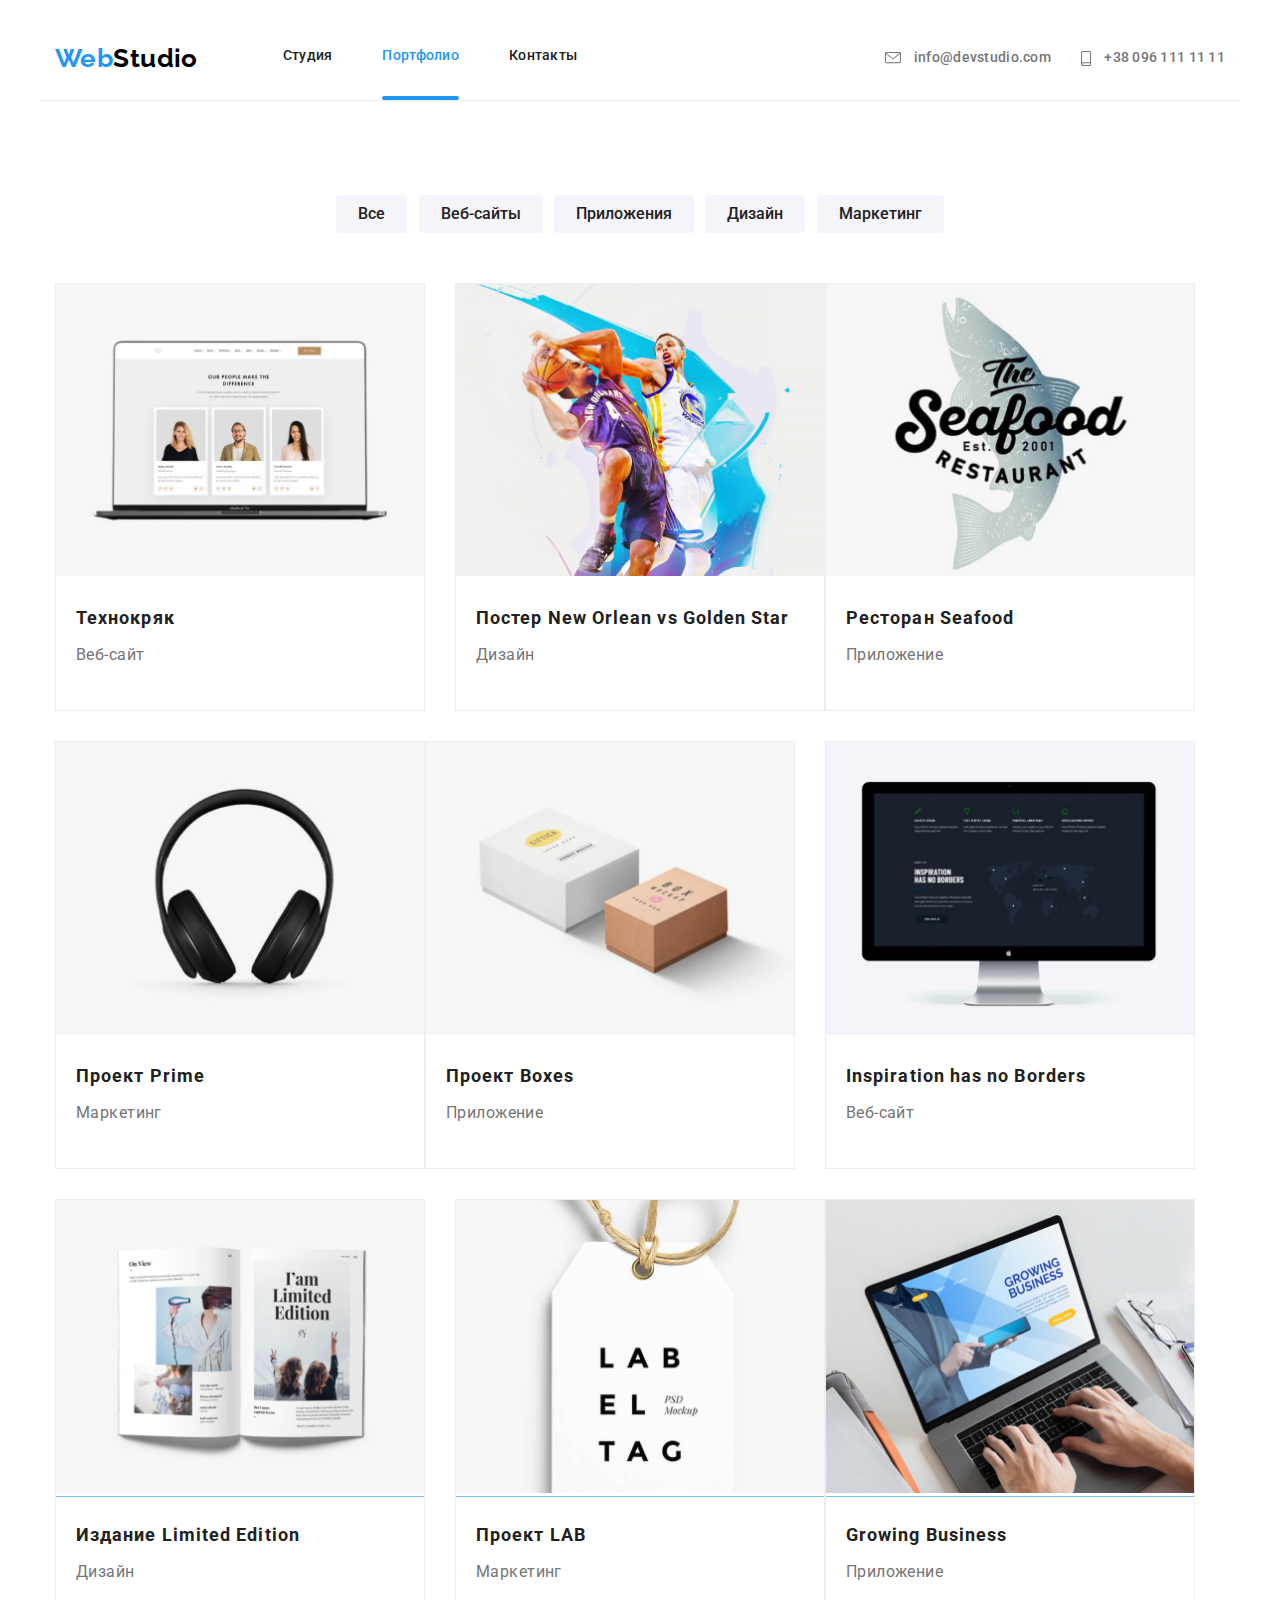
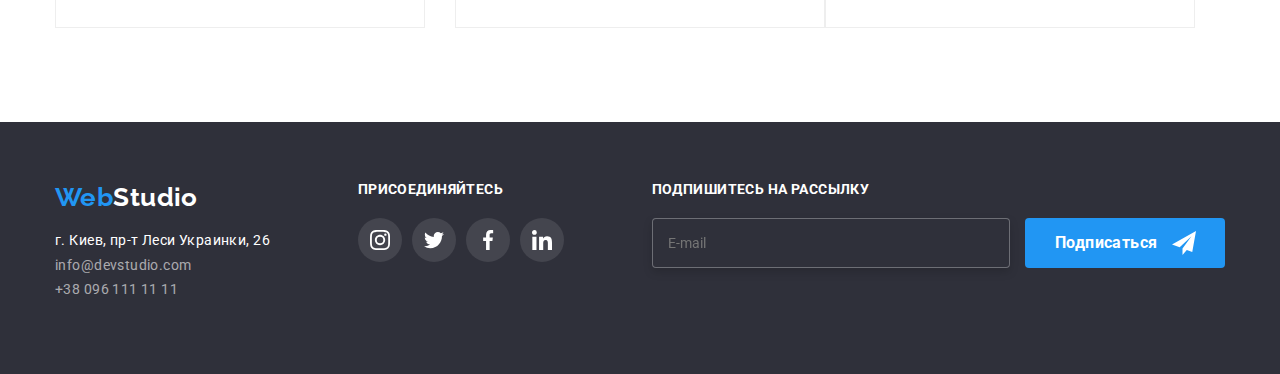
==== commit 3ea0c88c: "адаптивная верстка" ====
--- a/portfolio.html
+++ b/portfolio.html
@@ -19,44 +19,65 @@
     <header>
       <div class="container main-nav">
         <a href="./index.html" class="logo">
-          <span class="logo-web">Web</span>
-          <span class="logo-studio">Studio</span>
+          <span class="logo-web">Web</span
+          ><span class="logo-studio">Studio</span>
         </a>
 
-        <nav>
-          <ul class="site-nav list">
-            <li class="item">
-              <a href="./index.html" class="site-nav-link">Студия</a>
-            </li>
-            <li class="item">
-              <a href="./portfolio.html" class="site-nav-link current"
-                >Портфолио</a
-              >
-            </li>
-            <li class="item"><a href="" class="site-nav-link">Контакты</a></li>
-          </ul>
-        </nav>
-
-        <address class="adress">
-          <ul class="adress-nav list">
-            <li class="item">
-              <a href="mailto:info@devstudio.com" class="adress-link">
-                <svg class="icon-header" width="16" height="12">
-                  <use href="./images/symbol-defs.svg#envelope"></use>
-                </svg>
-                info@devstudio.com</a
-              >
-            </li>
-            <li class="item">
-              <a href="tel:+380961111111" class="adress-link">
-                <svg class="icon-header" width="10" height="15">
-                  <use href="./images/symbol-defs.svg#phone"></use>
-                </svg>
-                +38 096 111 11 11
-              </a>
-            </li>
-          </ul>
-        </address>
+        <div class="container-nav" data-menu id="menu-container">
+          <nav>
+            <ul class="site-nav list">
+              <li class="item">
+                <a href="./index.html" class="site-nav-link">Студия</a>
+              </li>
+              <li class="item">
+                <a href="./portfolio.html" class="site-nav-link current"
+                  >Портфолио</a
+                >
+              </li>
+              <li class="item">
+                <a href="" class="site-nav-link">Контакты</a>
+              </li>
+            </ul>
+          </nav>
+
+          <address class="adress">
+            <ul class="adress-nav list">
+              <li class="item">
+                <a href="mailto:info@devstudio.com" class="adress-link">
+                  <svg class="icon-header" width="16" height="12">
+                    <use href="./images/symbol-defs.svg#envelope"></use>
+                  </svg>
+                  info@devstudio.com</a
+                >
+              </li>
+              <li class="item">
+                <a href="tel:+380961111111" class="adress-link">
+                  <svg class="icon-header" width="10" height="15">
+                    <use href="./images/symbol-defs.svg#phone"></use>
+                  </svg>
+                  +38 096 111 11 11
+                </a>
+              </li>
+            </ul>
+          </address>
+        </div>
+
+        <button
+          type="button"
+          class="button-menu"
+          data-menu-button
+          aria-expanded="false"
+          aria-controls="menu-container"
+        >
+          <svg
+            width="40"
+            height="40"
+            aria-label="Переключатель мобильного меню"
+          >
+            <use class="icon-cross" href="./images/symbol-defs.svg#cross"></use>
+            <use class="icon-menu" href="./images/symbol-defs.svg#menu"></use>
+          </svg>
+        </button>
       </div>
     </header>
 
@@ -78,7 +99,7 @@
                   <img
                     src="./images/Portfolio/img1.jpg"
                     alt="работа 1"
-                    width="370"
+                    width="100%"
                   />
                   <p class="item">
                     Технокряк это современная площадка распространения
@@ -98,7 +119,7 @@
                   <img
                     src="./images/Portfolio/img2.jpg"
                     alt="работа 2"
-                    width="370"
+                    width="100%"
                   />
                   <p class="item">
                     Технокряк это современная площадка распространения
@@ -118,7 +139,7 @@
                   <img
                     src="./images/Portfolio/img3.jpg"
                     alt="работа 3"
-                    width="370"
+                    width="100%"
                   />
                   <p class="item">
                     Технокряк это современная площадка распространения
@@ -138,7 +159,7 @@
                   <img
                     src="./images/Portfolio/img4.jpg"
                     alt="работа 4"
-                    width="370"
+                    width="100%"
                   />
                   <p class="item">
                     Технокряк это современная площадка распространения
@@ -158,7 +179,7 @@
                   <img
                     src="./images/Portfolio/img5.jpg"
                     alt="работа 5"
-                    width="370"
+                    width="100%"
                   />
                   <p class="item">
                     Технокряк это современная площадка распространения
@@ -178,7 +199,7 @@
                   <img
                     src="./images/Portfolio/img6.jpg"
                     alt="работа 6"
-                    width="370"
+                    width="100%"
                   />
                   <p class="item">
                     Технокряк это современная площадка распространения
@@ -198,7 +219,7 @@
                   <img
                     src="./images/Portfolio/img7.jpg"
                     alt="работа 7"
-                    width="370"
+                    width="100%"
                   />
                   <p class="item">
                     Технокряк это современная площадка распространения
@@ -218,7 +239,7 @@
                   <img
                     src="./images/Portfolio/img8.jpg"
                     alt="работа 8"
-                    width="370"
+                    width="100%"
                   />
                   <p class="item">
                     Технокряк это современная площадка распространения
@@ -238,7 +259,7 @@
                   <img
                     src="./images/Portfolio/img9.jpg"
                     alt="работа 9"
-                    width="370"
+                    width="100%"
                   />
                   <p class="item">
                     Технокряк это современная площадка распространения
@@ -261,8 +282,8 @@
       <div class="container footer">
         <div>
           <a href="./index.html" class="logo">
-            <span class="logo-web">Web</span>
-            <span class="logo-studio">Studio</span>
+            <span class="logo-web">Web</span
+            ><span class="logo-studio">Studio</span>
           </a>
           <address class="footer-adress">
             <ul class="list">
@@ -350,5 +371,6 @@
         </div>
       </div>
     </footer>
+    <script src="./js/menu.js"></script>
   </body>
 </html>
--- a/css/main.min.css
+++ b/css/main.min.css
@@ -1,2 +1,2 @@
-.container,.overlay,.footer-main,.modal .button{margin-left:auto;margin-right:auto}body{background-color:#fff;color:#757575;font-family:Roboto,sans-serif;font-size:14px;line-height:1.14;letter-spacing:0.03em}button{font-family:inherit}h1,h2,h3,h4,h5,h6,p{margin-top:0;margin-bottom:0}.visually-hidden{position:absolute !important;clip:rect(1px 1px 1px 1px);clip:rect(1px, 1px, 1px, 1px);padding:0 !important;border:0 !important;height:1px !important;width:1px !important;overflow:hidden}.list{list-style:none;padding:0;margin:0}.container{padding-left:15px;padding-right:15px}@media screen and (min-width: 480px){.container{width:480px}}@media screen and (min-width: 768px){.container{width:768px}}@media screen and (min-width: 1200px){.container{width:1200px}}.navigation{display:none}.main-nav{border-bottom:1px solid #ececec;padding-top:16px;padding-bottom:16px}@media screen and (min-width: 768px){.main-nav{display:-webkit-box;display:-ms-flexbox;display:flex;-webkit-box-align:center;-ms-flex-align:center;align-items:center}}.button{display:inline-block;width:200px;height:50px;padding:10px 32px;border-radius:4px;border-width:0px;color:#fff;background-color:#2196f3;font-weight:bold;font-size:16px;line-height:1.87;text-decoration:none;text-align:center}.button.subscribe{margin-top:20px;padding:10px 28px 10px 29px}@media screen and (min-width: 1200px){.button.subscribe{margin-top:0}}.section{padding-bottom:60px}@media screen and (min-width: 1200px){.section{padding-bottom:94px}}.section-title{margin-bottom:50px;color:#212121;font-weight:700;text-align:center;font-size:28px;line-height:1.17}@media screen and (min-width: 1200px){.section-title{font-size:36px}}.img-social{display:-webkit-box;display:-ms-flexbox;display:flex;-webkit-box-align:center;-ms-flex-align:center;align-items:center;-webkit-box-pack:center;-ms-flex-pack:center;justify-content:center;height:44px;width:44px;border-radius:50%;background-color:#fff;color:#afb1b8;fill:currentColor;-webkit-transition:background-color 250ms cubic-bezier(0.4, 0, 0.2, 1),color 250ms cubic-bezier(0.4, 0, 0.2, 1);transition:background-color 250ms cubic-bezier(0.4, 0, 0.2, 1),color 250ms cubic-bezier(0.4, 0, 0.2, 1)}.img-social:hover,.img-social:focus{background-color:#2196f3;color:#fff}.social-list{display:-webkit-box;display:-ms-flexbox;display:flex;-webkit-box-align:center;-ms-flex-align:center;align-items:center;-webkit-box-pack:center;-ms-flex-pack:center;justify-content:center;margin-bottom:24px;margin-top:16px}@media screen and (min-width: 1200px){.social-list{margin-bottom:30px}}.social-list .item+.item{margin-left:10px}.logo{font-family:Raleway,sans-serif;font-weight:bold;text-decoration:none;font-size:24px;line-height:1.16;display:inline-block}@media screen and (min-width: 1200px){.logo{font-size:26px;line-height:1.19}}.logo-web{color:#2196f3}.logo-studio{color:#000000}.site-nav{display:-webkit-box;display:-ms-flexbox;display:flex;margin-left:85px}.site-nav .item+.item{margin-left:50px}.site-nav-link{display:block;padding-top:32px;padding-bottom:32px;color:#212121;font-weight:500;letter-spacing:0.02em;text-decoration:none;-webkit-transition:color 250ms cubic-bezier(0.4, 0, 0.2, 1);transition:color 250ms cubic-bezier(0.4, 0, 0.2, 1)}.site-nav-link:hover,.site-nav-link:focus,.site-nav-link.current{color:#2196f3}.site-nav-link.current::after{content:'';display:block;width:100%;height:4px;background:#2196f3;border-radius:2px;-webkit-transform:translateY(32px);transform:translateY(32px)}.adress{margin-left:auto;font-style:normal}.adress-nav{display:-webkit-box;display:-ms-flexbox;display:flex}.adress-nav .item+.item{margin-left:30px}.adress-link{color:#757575;font-weight:500;letter-spacing:0.02em;text-decoration:none;-webkit-transition:color 250ms cubic-bezier(0.4, 0, 0.2, 1);transition:color 250ms cubic-bezier(0.4, 0, 0.2, 1)}.adress-link:focus,.adress-link:hover{color:#2196f3}.icon-header{margin-right:10px;fill:currentColor;vertical-align:middle}.overlay{display:-webkit-box;display:-ms-flexbox;display:flex;-webkit-box-align:center;-ms-flex-align:center;align-items:center;-webkit-box-pack:center;-ms-flex-pack:center;justify-content:center;max-width:480px;height:400px;background-image:-webkit-gradient(linear, left top, left bottom, from(rgba(47,48,58,0.4)), to(rgba(47,48,58,0.4))),url("../images/Header.jpg");background-image:linear-gradient(rgba(47,48,58,0.4), rgba(47,48,58,0.4)),url("../images/Header.jpg");background-position:center;background-repeat:no-repeat;background-size:cover;background-color:rgba(47,48,58,0.4)}@media screen and (min-width: 768px){.overlay{max-width:768px}}@media screen and (min-width: 1200px){.overlay{max-width:1600px;min-width:1200px;height:600px}}.hero{text-align:center;margin-bottom:44px}@media screen and (min-width: 1200px){.hero{margin-bottom:94px}}.hero-title{margin-bottom:30px;color:#fff;font-weight:900;font-size:26px;line-height:1.61;letter-spacing:0.06em;text-transform:uppercase}@media screen and (min-width: 1200px){.hero-title{font-weight:900;font-size:44px;line-height:1.36}}@media screen and (min-width: 768px){.feature-list{display:-webkit-box;display:-ms-flexbox;display:flex;-ms-flex-wrap:wrap;flex-wrap:wrap}}@media screen and (min-width: 1200px){.feature-list{-ms-flex-wrap:nowrap;flex-wrap:nowrap}}.feature-list .title{margin-bottom:10px;color:#212121;font-weight:700;text-transform:uppercase;font-size:14px}@media screen and (max-width: 767px){.feature-list .title{text-align:center}}@media screen and (max-width: 1199px){.feature-list .item{margin-bottom:30px}}@media screen and (min-width: 768px){.feature-list .item{width:calc((100% - 60px) / 2)}}@media screen and (min-width: 1200px){.feature-list .item{width:calc((100% - 90px) / 3)}}@media screen and (min-width: 768px){.feature-list .item:nth-child(2n){margin-left:30px}}@media screen and (min-width: 1200px){.feature-list .item+.item{margin-left:30px}}.feature-list .text{line-height:1.71}.feature-container{display:-webkit-box;display:-ms-flexbox;display:flex;-webkit-box-align:center;-ms-flex-align:center;align-items:center;-webkit-box-pack:center;-ms-flex-pack:center;justify-content:center;background:#f5f4fa;border-radius:4px;margin-bottom:30px;width:100%;height:120px}@media screen and (max-width: 1199px){.todo-section{display:none}}.todo-list{display:-webkit-box;display:-ms-flexbox;display:flex;-webkit-box-align:center;-ms-flex-align:center;align-items:center;-webkit-box-pack:justify;-ms-flex-pack:justify;justify-content:space-between}.todo-container{position:relative}.todo-text{position:absolute;bottom:0;left:0;display:-webkit-box;display:-ms-flexbox;display:flex;-webkit-box-align:center;-ms-flex-align:center;align-items:center;-webkit-box-pack:center;-ms-flex-pack:center;justify-content:center;width:100%;height:70px;background:rgba(47,48,58,0.8);font-weight:700;text-transform:uppercase;color:#ffffff}.team-list{text-align:center}@media screen and (min-width: 768px){.team-list{display:-webkit-box;display:-ms-flexbox;display:flex;-webkit-box-align:center;-ms-flex-align:center;align-items:center;-webkit-box-pack:justify;-ms-flex-pack:justify;justify-content:space-between;-ms-flex-wrap:wrap;flex-wrap:wrap}}@media screen and (min-width: 1200px){.team-list{-ms-flex-wrap:nowrap;flex-wrap:nowrap}}.team-list .title{margin-bottom:10px;color:#212121;font-weight:500;font-size:16px;line-height:1.19}.team-list .text{display:inline-block;font-size:16px;line-height:1.19px}.team-list .img{margin-bottom:30px;width:100%}@media screen and (min-width: 1200px){.team-list .img{width:270px}}.team-item{background:#ffffff;-webkit-box-shadow:0px 2px 1px rgba(0,0,0,0.2),0px 1px 1px rgba(0,0,0,0.14),0px 1px 3px rgba(0,0,0,0.12);box-shadow:0px 2px 1px rgba(0,0,0,0.2),0px 1px 1px rgba(0,0,0,0.14),0px 1px 3px rgba(0,0,0,0.12);border-radius:0px 0px 4px 4px;overflow:hidden}@media screen and (max-width: 1199px){.team-item{margin-bottom:30px}}@media screen and (min-width: 768px){.team-item{width:calc((100% - 60px) / 2)}}@media screen and (min-width: 1200px){.team-item{width:calc((100% - 90px) / 3)}}@media screen and (min-width: 768px){.team-item:nth-child(2n){margin-left:30px}}@media screen and (min-width: 1200px){.team-item+.team-item{margin-left:30px}}.client-list{display:-webkit-box;display:-ms-flexbox;display:flex;-webkit-box-align:center;-ms-flex-align:center;align-items:center;-webkit-box-pack:center;-ms-flex-pack:center;justify-content:center;-ms-flex-wrap:wrap;flex-wrap:wrap}@media screen and (min-width: 1200px){.client-list{-ms-flex-wrap:nowrap;flex-wrap:nowrap}}.client-list .item{display:-webkit-box;display:-ms-flexbox;display:flex;-webkit-box-align:center;-ms-flex-align:center;align-items:center;-webkit-box-pack:center;-ms-flex-pack:center;justify-content:center;height:90px;border:1px solid #afb1b8;border-radius:4px;color:#afb1b8;-webkit-transition:border 250ms cubic-bezier(0.4, 0, 0.2, 1),color 250ms cubic-bezier(0.4, 0, 0.2, 1);transition:border 250ms cubic-bezier(0.4, 0, 0.2, 1),color 250ms cubic-bezier(0.4, 0, 0.2, 1)}.client-list .item:hover,.client-list .item:focus{border:1px solid #2196f3;color:#2196f3}.client-li{width:calc((100% - 30px) / 2)}@media screen and (max-width: 767px){.client-li:not(:nth-child(2n)){margin-right:30px}.client-li:not(:nth-last-child(-n+2)){margin-bottom:30px}}@media screen and (min-width: 768px){.client-li{width:calc((100% - 60px) / 3)}}@media screen and (min-width: 768px) and (max-width: 1199px){.client-li:not(:nth-child(3n)){margin-right:30px}.client-li:not(:nth-last-child(-n+3)){margin-bottom:30px}}@media screen and (min-width: 1200px){.client-li{width:170px}.client-li:not(:last-child){margin-right:30px}}.img-client{--color1: currentColor}.footer-main{text-align:center;padding:60px 0px;height:603px;max-width:480px;background:#2f303a}@media screen and (min-width: 768px){.footer-main{height:463px;max-width:768px}}@media screen and (min-width: 1200px){.footer-main{height:252px;max-width:1600px;min-width:1200px}}.footer-adress{font-style:normal}.footer-adress .post{color:#fff;font-size:14px;line-height:1.71x}.footer-adress .item+.item{margin-top:8px}@media screen and (min-width: 1200px){.footer-adress .item+.item{margin-top:9px}}.footer-adress .link{color:rgba(255,255,255,0.6);line-height:1.71x;text-decoration:none}.footer-adress .link:hover,.footer-adress .link:focus{color:#2196f3}.footer-header{font-weight:700;text-transform:uppercase;color:#fff;margin-bottom:20px}@media screen and (max-width: 767px){.footer-header{margin-top:60px}}.footer .logo{display:block;margin-bottom:20px}.footer .logo-studio{color:#fff}@media screen and (min-width: 1200px){.footer.container{display:-webkit-box;display:-ms-flexbox;display:flex;-webkit-box-pack:justify;-ms-flex-pack:justify;justify-content:space-between}}.img-footer{background:rgba(255,255,255,0.1);color:#fff}.img-sent{fill:currentColor;margin-left:10px;vertical-align:middle}.footer-input{width:100%;height:50px;border:1px solid rgba(255,255,255,0.3);-webkit-filter:drop-shadow(0px 4px 4px rgba(0,0,0,0.15));filter:drop-shadow(0px 4px 4px rgba(0,0,0,0.15));border-radius:4px;margin-right:12px;background-color:#2f303a;color:rgba(255,255,255,0.6);padding:16px 15px}@media screen and (min-width: 768px){.footer-input{width:450px}}@media screen and (min-width: 1200px){.footer-input{width:358px}}.filter{margin-top:84px;margin-bottom:34px;text-align:center}.button-work{color:#212121;font-weight:500;font-size:16px;line-height:1.62;text-align:center;background-color:#f5f4fa;border-radius:4px;border-width:0;-webkit-box-shadow:none;box-shadow:none;padding:6px 22px;-webkit-transition:color 250ms cubic-bezier(0.4, 0, 0.2, 1),background-color 250ms cubic-bezier(0.4, 0, 0.2, 1),-webkit-box-shadow 250ms cubic-bezier(0.4, 0, 0.2, 1);transition:color 250ms cubic-bezier(0.4, 0, 0.2, 1),background-color 250ms cubic-bezier(0.4, 0, 0.2, 1),-webkit-box-shadow 250ms cubic-bezier(0.4, 0, 0.2, 1);transition:color 250ms cubic-bezier(0.4, 0, 0.2, 1),background-color 250ms cubic-bezier(0.4, 0, 0.2, 1),box-shadow 250ms cubic-bezier(0.4, 0, 0.2, 1);transition:color 250ms cubic-bezier(0.4, 0, 0.2, 1),background-color 250ms cubic-bezier(0.4, 0, 0.2, 1),box-shadow 250ms cubic-bezier(0.4, 0, 0.2, 1),-webkit-box-shadow 250ms cubic-bezier(0.4, 0, 0.2, 1)}.button-work:not(:last-child){margin-right:8px}.button-work:hover,.button-work:focus{color:#fff;background-color:#2196f3;-webkit-box-shadow:0px 2px 2px rgba(0,0,0,0.12),0px 1px 2px rgba(0,0,0,0.08),0px 3px 1px rgba(0,0,0,0.1);box-shadow:0px 2px 2px rgba(0,0,0,0.12),0px 1px 2px rgba(0,0,0,0.08),0px 3px 1px rgba(0,0,0,0.1)}.work-list{display:-webkit-box;display:-ms-flexbox;display:flex;-ms-flex-wrap:wrap;flex-wrap:wrap;margin:-15px}.work-list .element{background-color:#fff;border:1px solid #eeeeee;-webkit-box-shadow:none;box-shadow:none;-webkit-transition:-webkit-box-shadow 250ms cubic-bezier(0.4, 0, 0.2, 1);transition:-webkit-box-shadow 250ms cubic-bezier(0.4, 0, 0.2, 1);transition:box-shadow 250ms cubic-bezier(0.4, 0, 0.2, 1);transition:box-shadow 250ms cubic-bezier(0.4, 0, 0.2, 1), -webkit-box-shadow 250ms cubic-bezier(0.4, 0, 0.2, 1);width:370px;margin:15px}.work-list .element:hover{-webkit-box-shadow:1px 4px 6px rgba(0,0,0,0.16),0px 4px 4px rgba(0,0,0,0.06),0px 1px 1px rgba(0,0,0,0.12);box-shadow:1px 4px 6px rgba(0,0,0,0.16),0px 4px 4px rgba(0,0,0,0.06),0px 1px 1px rgba(0,0,0,0.12)}.work-list .element:hover .item{-webkit-transform:translateY(0);transform:translateY(0)}.work-list .title{margin-bottom:4px;color:#212121;font-weight:700;font-size:18px;line-height:2;letter-spacing:0.06em}.work-list .item{position:absolute;top:0px;left:0px;width:100%;height:100%;padding:63px 24px;font-size:18px;line-height:1.56;color:#fff;background:rgba(33,150,243,0.9);-webkit-transform:translateY(100%);transform:translateY(100%);-webkit-transition:-webkit-transform 250ms cubic-bezier(0.4, 0, 0.2, 1);transition:-webkit-transform 250ms cubic-bezier(0.4, 0, 0.2, 1);transition:transform 250ms cubic-bezier(0.4, 0, 0.2, 1);transition:transform 250ms cubic-bezier(0.4, 0, 0.2, 1), -webkit-transform 250ms cubic-bezier(0.4, 0, 0.2, 1)}.work-list .text{margin-bottom:20px;font-size:16px;line-height:1.87;color:#757575}.work-list .elem{padding:20px;text-decoration:none}.work-list .link{text-decoration:none}.work-list-img{position:relative;overflow:hidden}.backdrope{position:fixed;top:0px;left:0px;width:100%;height:100%;background:rgba(0,0,0,0.2);opacity:1;-webkit-transition:opacity 250ms cubic-bezier(0.4, 0, 0.2, 1);transition:opacity 250ms cubic-bezier(0.4, 0, 0.2, 1)}.backdrope.is-hidden{opacity:0;pointer-events:none}.modal{position:absolute;width:450px;height:609px;left:50%;top:50%;-webkit-transform:translate(-50%, -50%);transform:translate(-50%, -50%);padding:40px;background-color:#fff;-webkit-box-shadow:0px 1px 3px rgba(0,0,0,0.12),0px 1px 1px rgba(0,0,0,0.14),0px 2px 1px rgba(0,0,0,0.2);box-shadow:0px 1px 3px rgba(0,0,0,0.12),0px 1px 1px rgba(0,0,0,0.14),0px 2px 1px rgba(0,0,0,0.2);border-radius:4px}@media screen and (min-width: 1200px){.modal{width:528px;height:581px}}.modal .button{display:block}.form-title{margin-bottom:12px;color:#212121;font-weight:700;font-size:20px;line-height:1.15;text-align:center}textarea{resize:none;width:100%;height:120px;padding:12px 16px}textarea:focus+.img-form{color:#2196f3}textarea:focus{border:1px solid #2196f3;outline:0}.form-field{position:relative;margin-bottom:10px;display:-webkit-box;display:-ms-flexbox;display:flex;-webkit-box-orient:vertical;-webkit-box-direction:normal;-ms-flex-direction:column;flex-direction:column}.form-label{font-size:12px;line-height:1.16;letter-spacing:0.01em;margin-bottom:4px}.form-input{height:40px;padding:12px 42px;color:black;-webkit-transition:color 250ms cubic-bezier(0.4, 0, 0.2, 1);transition:color 250ms cubic-bezier(0.4, 0, 0.2, 1)}.form-input:focus+.img-form{color:#2196f3}.form-input:focus{border:1px solid #2196f3;outline:0}.form-allow{margin-top:20px;margin-bottom:30px}.button-close{position:absolute;right:14px;top:14px;width:30px;height:30px;border-radius:50%;background:#ffffff;border:1px solid rgba(0,0,0,0.1);display:-webkit-box;display:-ms-flexbox;display:flex;-webkit-box-align:center;-ms-flex-align:center;align-items:center;-webkit-box-pack:center;-ms-flex-pack:center;justify-content:center;color:black;-webkit-transition:color 250ms cubic-bezier(0.4, 0, 0.2, 1);transition:color 250ms cubic-bezier(0.4, 0, 0.2, 1)}.button-close:hover,.button-close:focus{color:#2196f3}.img-close{fill:currentColor}.img-color{display:-webkit-box;display:-ms-flexbox;display:flex;-webkit-box-align:center;-ms-flex-align:center;align-items:center;-webkit-box-pack:center;-ms-flex-pack:center;justify-content:center;fill:currentColor}.form-link{color:#2196f3}.img-form{color:#212121;position:absolute;bottom:11px;left:12px;display:inline-block;width:18px;height:18px}.checkbox{appearance:none;-moz-appearance:none;-webkit-appearance:none;position:absolute}.checkbox:checked+.checkbox-label::before{background-color:#2196f3;background-image:url("../images/icon_check.svg");border-width:0}.checkbox-label{display:inline-block;font-size:12px;line-height:1.16}@media screen and (min-width: 1200px){.checkbox-label{font-size:14px;line-height:1.71}}.checkbox-label::before{content:'';display:inline-block;width:16px;height:15px;border:2px solid #212121;vertical-align:middle;margin-right:8px}
+.container,.overlay,.footer-main,.modal .button{margin-left:auto;margin-right:auto}body{background-color:#fff;color:#757575;font-family:Roboto,sans-serif;font-size:14px;line-height:1.14;letter-spacing:0.03em}body.modal-open{overflow:hidden}button{font-family:inherit}h1,h2,h3,h4,h5,h6,p{margin-top:0;margin-bottom:0}.visually-hidden{position:absolute !important;clip:rect(1px 1px 1px 1px);clip:rect(1px, 1px, 1px, 1px);padding:0 !important;border:0 !important;height:1px !important;width:1px !important;overflow:hidden}.list{list-style:none;padding:0;margin:0}.container{padding-left:15px;padding-right:15px}@media screen and (min-width: 480px){.container{width:480px}}@media screen and (min-width: 768px){.container{width:768px}}@media screen and (min-width: 1200px){.container{width:1200px}}.main-nav{position:relative;border-bottom:1px solid #ececec;padding-top:16px;display:-webkit-box;display:-ms-flexbox;display:flex;-webkit-box-align:center;-ms-flex-align:center;align-items:center;-webkit-box-pack:justify;-ms-flex-pack:justify;justify-content:space-between}@media screen and (max-width: 767px){.main-nav{padding-bottom:16px}}.button{display:inline-block;width:200px;height:50px;padding:10px 32px;border-radius:4px;border-width:0px;color:#fff;background-color:#2196f3;font-weight:bold;font-size:16px;line-height:1.87;text-decoration:none;text-align:center}.button.subscribe{margin-top:20px;padding:10px 28px 10px 29px}@media screen and (min-width: 1200px){.button.subscribe{margin-top:0}}.section{padding-bottom:60px}@media screen and (min-width: 1200px){.section{padding-bottom:94px}}.section-title{margin-bottom:50px;color:#212121;font-weight:700;text-align:center;font-size:28px;line-height:1.17}@media screen and (min-width: 1200px){.section-title{font-size:36px}}.img-social{display:-webkit-box;display:-ms-flexbox;display:flex;-webkit-box-align:center;-ms-flex-align:center;align-items:center;-webkit-box-pack:center;-ms-flex-pack:center;justify-content:center;height:44px;width:44px;border-radius:50%;background-color:#fff;color:#afb1b8;fill:currentColor;-webkit-transition:background-color 250ms cubic-bezier(0.4, 0, 0.2, 1),color 250ms cubic-bezier(0.4, 0, 0.2, 1);transition:background-color 250ms cubic-bezier(0.4, 0, 0.2, 1),color 250ms cubic-bezier(0.4, 0, 0.2, 1)}.img-social:hover,.img-social:focus{background-color:#2196f3;color:#fff}.social-list{display:-webkit-box;display:-ms-flexbox;display:flex;-webkit-box-align:center;-ms-flex-align:center;align-items:center;-webkit-box-pack:center;-ms-flex-pack:center;justify-content:center;margin-bottom:24px;margin-top:16px}@media screen and (min-width: 1200px){.social-list{margin-bottom:30px}}.social-list .item+.item{margin-left:10px}.logo{font-family:Raleway,sans-serif;font-weight:bold;text-decoration:none;font-size:24px;line-height:1.16;width:145px;display:inline-block}@media screen and (min-width: 1200px){.logo{font-size:26px;line-height:1.19}}.logo-web{color:#2196f3}.logo-studio{color:#000000}@media screen and (min-width: 768px){.site-nav{display:-webkit-box;display:-ms-flexbox;display:flex;margin-left:85px}.site-nav .item+.item{margin-left:50px}}@media screen and (max-width: 767px){.container-nav{text-align:center;padding-top:60px;font-size:18px;line-height:1.16;display:none;position:absolute;top:100%;left:0;width:100%;height:393px;background:#fff;-webkit-box-shadow:0px 4px 8px rgba(0,0,0,0.04),0px 2px 4px rgba(0,0,0,0.08),0px 1px 3px rgba(240,235,235,0.16);box-shadow:0px 4px 8px rgba(0,0,0,0.04),0px 2px 4px rgba(0,0,0,0.08),0px 1px 3px rgba(240,235,235,0.16)}.container-nav.is-open{display:block;z-index:999}}@media screen and (min-width: 768px){.container-nav{display:-webkit-box;display:-ms-flexbox;display:flex;-webkit-box-align:center;-ms-flex-align:center;align-items:center;-webkit-box-pack:justify;-ms-flex-pack:justify;justify-content:space-between;width:100%}}.button-menu{display:inline-block;border:0;background-color:#fff;color:#212121;fill:currentColor;-webkit-transition:color 250ms cubic-bezier(0.4, 0, 0.2, 1);transition:color 250ms cubic-bezier(0.4, 0, 0.2, 1)}@media screen and (min-width: 768px){.button-menu{display:none}}.button-menu:hover{color:#2196f3;outline-color:#fff}.button-menu .icon-cross{display:none}.button-menu.is-open .icon-cross{display:block}.button-menu.is-open .icon-menu{display:none}.site-nav-link{display:inline-block;padding-bottom:40px;color:#212121;font-weight:500;letter-spacing:0.02em;text-decoration:none;-webkit-transition:color 250ms cubic-bezier(0.4, 0, 0.2, 1);transition:color 250ms cubic-bezier(0.4, 0, 0.2, 1)}@media screen and (max-width: 767px){.site-nav-link.current{padding-bottom:44px}}@media screen and (min-width: 768px){.site-nav-link{display:block;padding-top:32px;padding-bottom:32px}}.site-nav-link:hover,.site-nav-link:focus,.site-nav-link.current{color:#2196f3}.site-nav-link.current::after{content:'';display:block;width:100%;height:4px;background:#2196f3;border-radius:2px;-webkit-transform:translateY(4px);transform:translateY(4px)}@media screen and (min-width: 768px){.site-nav-link.current::after{-webkit-transform:translateY(32px);transform:translateY(32px)}}.adress{margin-left:auto;font-style:normal}@media screen and (max-width: 767px){.adress-nav{font-size:18px;line-height:1.16}.adress-nav .item+.item{margin-top:16px}}@media screen and (min-width: 768px) and (max-width: 1199px){.adress-nav .item+.item{margin-top:10px}}@media screen and (min-width: 1200px){.adress-nav{display:-webkit-box;display:-ms-flexbox;display:flex}.adress-nav .item+.item{margin-left:30px}}.adress-link{color:#757575;font-weight:500;letter-spacing:0.02em;text-decoration:none;-webkit-transition:color 250ms cubic-bezier(0.4, 0, 0.2, 1);transition:color 250ms cubic-bezier(0.4, 0, 0.2, 1)}.adress-link:focus,.adress-link:hover{color:#2196f3}.icon-header{margin-right:10px;fill:currentColor;vertical-align:middle}.overlay{display:-webkit-box;display:-ms-flexbox;display:flex;-webkit-box-align:center;-ms-flex-align:center;align-items:center;-webkit-box-pack:center;-ms-flex-pack:center;justify-content:center;max-width:480px;height:400px;background-image:-webkit-gradient(linear, left top, left bottom, from(rgba(47,48,58,0.4)), to(rgba(47,48,58,0.4))),url("../images/Header.jpg");background-image:linear-gradient(rgba(47,48,58,0.4), rgba(47,48,58,0.4)),url("../images/Header.jpg");background-position:center;background-repeat:no-repeat;background-size:cover;background-color:rgba(47,48,58,0.4)}@media screen and (min-width: 768px){.overlay{max-width:768px}}@media screen and (min-width: 1200px){.overlay{max-width:1600px;min-width:1200px;height:600px}}.hero{text-align:center;margin-bottom:44px}@media screen and (min-width: 1200px){.hero{margin-bottom:94px}}.hero-title{margin-bottom:30px;color:#fff;font-weight:900;font-size:26px;line-height:1.61;letter-spacing:0.06em;text-transform:uppercase}@media screen and (min-width: 1200px){.hero-title{font-weight:900;font-size:44px;line-height:1.36}}@media screen and (min-width: 768px){.feature-list{display:-webkit-box;display:-ms-flexbox;display:flex;-ms-flex-wrap:wrap;flex-wrap:wrap}}@media screen and (min-width: 1200px){.feature-list{-ms-flex-wrap:nowrap;flex-wrap:nowrap}}.feature-list .title{margin-bottom:10px;color:#212121;font-weight:700;text-transform:uppercase;font-size:14px}@media screen and (max-width: 767px){.feature-list .title{text-align:center}}@media screen and (max-width: 1199px){.feature-list .item{margin-bottom:30px}}@media screen and (min-width: 768px){.feature-list .item{width:calc((100% - 60px) / 2)}}@media screen and (min-width: 1200px){.feature-list .item{width:calc((100% - 90px) / 3)}}@media screen and (min-width: 768px){.feature-list .item:nth-child(2n){margin-left:30px}}@media screen and (min-width: 1200px){.feature-list .item+.item{margin-left:30px}}.feature-list .text{line-height:1.71}.feature-container{display:-webkit-box;display:-ms-flexbox;display:flex;-webkit-box-align:center;-ms-flex-align:center;align-items:center;-webkit-box-pack:center;-ms-flex-pack:center;justify-content:center;background:#f5f4fa;border-radius:4px;margin-bottom:30px;width:100%;height:120px}@media screen and (max-width: 1199px){.todo-section{display:none}}.todo-list{display:-webkit-box;display:-ms-flexbox;display:flex;-webkit-box-align:center;-ms-flex-align:center;align-items:center;-webkit-box-pack:justify;-ms-flex-pack:justify;justify-content:space-between}.todo-container{position:relative}.todo-text{position:absolute;bottom:0;left:0;display:-webkit-box;display:-ms-flexbox;display:flex;-webkit-box-align:center;-ms-flex-align:center;align-items:center;-webkit-box-pack:center;-ms-flex-pack:center;justify-content:center;width:100%;height:70px;background:rgba(47,48,58,0.8);font-weight:700;text-transform:uppercase;color:#ffffff}.team-list{text-align:center}@media screen and (min-width: 768px){.team-list{display:-webkit-box;display:-ms-flexbox;display:flex;-webkit-box-align:center;-ms-flex-align:center;align-items:center;-webkit-box-pack:justify;-ms-flex-pack:justify;justify-content:space-between;-ms-flex-wrap:wrap;flex-wrap:wrap}}@media screen and (min-width: 1200px){.team-list{-ms-flex-wrap:nowrap;flex-wrap:nowrap}}.team-list .title{margin-bottom:10px;color:#212121;font-weight:500;font-size:16px;line-height:1.19}.team-list .text{display:inline-block;font-size:16px;line-height:1.19px}.team-list .img{margin-bottom:30px;width:100%}@media screen and (min-width: 1200px){.team-list .img{width:270px}}.team-item{background:#ffffff;-webkit-box-shadow:0px 2px 1px rgba(0,0,0,0.2),0px 1px 1px rgba(0,0,0,0.14),0px 1px 3px rgba(0,0,0,0.12);box-shadow:0px 2px 1px rgba(0,0,0,0.2),0px 1px 1px rgba(0,0,0,0.14),0px 1px 3px rgba(0,0,0,0.12);border-radius:0px 0px 4px 4px;overflow:hidden}@media screen and (max-width: 1199px){.team-item{margin-bottom:30px}}@media screen and (min-width: 768px){.team-item{width:calc((100% - 60px) / 2)}}@media screen and (min-width: 1200px){.team-item{width:calc((100% - 90px) / 3)}}@media screen and (min-width: 768px){.team-item:nth-child(2n){margin-left:30px}}@media screen and (min-width: 1200px){.team-item+.team-item{margin-left:30px}}.client-list{display:-webkit-box;display:-ms-flexbox;display:flex;-webkit-box-align:center;-ms-flex-align:center;align-items:center;-webkit-box-pack:center;-ms-flex-pack:center;justify-content:center;-ms-flex-wrap:wrap;flex-wrap:wrap}@media screen and (min-width: 1200px){.client-list{-ms-flex-wrap:nowrap;flex-wrap:nowrap}}.client-list .item{display:-webkit-box;display:-ms-flexbox;display:flex;-webkit-box-align:center;-ms-flex-align:center;align-items:center;-webkit-box-pack:center;-ms-flex-pack:center;justify-content:center;height:90px;border:1px solid #afb1b8;border-radius:4px;color:#afb1b8;-webkit-transition:border 250ms cubic-bezier(0.4, 0, 0.2, 1),color 250ms cubic-bezier(0.4, 0, 0.2, 1);transition:border 250ms cubic-bezier(0.4, 0, 0.2, 1),color 250ms cubic-bezier(0.4, 0, 0.2, 1)}.client-list .item:hover,.client-list .item:focus{border:1px solid #2196f3;color:#2196f3}.client-li{width:calc((100% - 30px) / 2)}@media screen and (max-width: 767px){.client-li:not(:nth-child(2n)){margin-right:30px}.client-li:not(:nth-last-child(-n+2)){margin-bottom:30px}}@media screen and (min-width: 768px){.client-li{width:calc((100% - 60px) / 3)}}@media screen and (min-width: 768px) and (max-width: 1199px){.client-li:not(:nth-child(3n)){margin-right:30px}.client-li:not(:nth-last-child(-n+3)){margin-bottom:30px}}@media screen and (min-width: 1200px){.client-li{width:170px}.client-li:not(:last-child){margin-right:30px}}.img-client{--color1: currentColor}.footer-main{text-align:center;padding:60px 0px;height:603px;max-width:480px;background:#2f303a}@media screen and (min-width: 768px){.footer-main{height:463px;max-width:768px}}@media screen and (min-width: 1200px){.footer-main{height:252px;max-width:1600px;min-width:1200px;text-align:left}}.footer-adress{font-style:normal}.footer-adress .post{color:#fff;font-size:14px;line-height:1.71x}.footer-adress .item+.item{margin-top:8px}@media screen and (min-width: 1200px){.footer-adress .item+.item{margin-top:9px}}.footer-adress .link{color:rgba(255,255,255,0.6);line-height:1.71x;text-decoration:none}.footer-adress .link:hover,.footer-adress .link:focus{color:#2196f3}.footer-header{font-weight:700;text-transform:uppercase;color:#fff;margin-bottom:20px}@media screen and (max-width: 767px){.footer-header{margin-top:60px}}.footer .logo{display:inline-block;margin-bottom:20px}.footer .logo-studio{color:#fff}@media screen and (min-width: 768px) and (max-width: 1199px){.footer form{margin-top:60px;width:450px}}@media screen and (min-width: 768px){.footer.container{display:-webkit-box;display:-ms-flexbox;display:flex;-webkit-box-pack:center;-ms-flex-pack:center;justify-content:center;-ms-flex-wrap:wrap;flex-wrap:wrap}}@media screen and (min-width: 1200px){.footer.container{display:-webkit-box;display:-ms-flexbox;display:flex;-webkit-box-pack:justify;-ms-flex-pack:justify;justify-content:space-between}}@media screen and (min-width: 768px) and (max-width: 1199px){.footer-list{margin-left:165px}}.img-footer{background:rgba(255,255,255,0.1);color:#fff}.img-sent{fill:currentColor;margin-left:10px;vertical-align:middle}.footer-input{width:100%;height:50px;border:1px solid rgba(255,255,255,0.3);-webkit-filter:drop-shadow(0px 4px 4px rgba(0,0,0,0.15));filter:drop-shadow(0px 4px 4px rgba(0,0,0,0.15));border-radius:4px;margin-right:12px;background-color:#2f303a;color:rgba(255,255,255,0.6);padding:16px 15px}@media screen and (min-width: 768px){.footer-input{width:450px}}@media screen and (min-width: 1200px){.footer-input{width:358px}}.filter{margin-top:60px;margin-bottom:5px}@media screen and (min-width: 768px){.filter{margin-bottom:30px;text-align:center}}@media screen and (min-width: 1200px){.filter{margin-top:94px;margin-bottom:50px}}.button-work{color:#212121;font-weight:500;font-size:16px;line-height:1.62;text-align:center;background-color:#f5f4fa;border-radius:4px;border-width:0;-webkit-box-shadow:none;box-shadow:none;padding:6px 22px;-webkit-transition:color 250ms cubic-bezier(0.4, 0, 0.2, 1),background-color 250ms cubic-bezier(0.4, 0, 0.2, 1),-webkit-box-shadow 250ms cubic-bezier(0.4, 0, 0.2, 1);transition:color 250ms cubic-bezier(0.4, 0, 0.2, 1),background-color 250ms cubic-bezier(0.4, 0, 0.2, 1),-webkit-box-shadow 250ms cubic-bezier(0.4, 0, 0.2, 1);transition:color 250ms cubic-bezier(0.4, 0, 0.2, 1),background-color 250ms cubic-bezier(0.4, 0, 0.2, 1),box-shadow 250ms cubic-bezier(0.4, 0, 0.2, 1);transition:color 250ms cubic-bezier(0.4, 0, 0.2, 1),background-color 250ms cubic-bezier(0.4, 0, 0.2, 1),box-shadow 250ms cubic-bezier(0.4, 0, 0.2, 1),-webkit-box-shadow 250ms cubic-bezier(0.4, 0, 0.2, 1)}@media screen and (max-width: 767px){.button-work{margin-bottom:15px}}.button-work:not(:last-child){margin-right:8px}.button-work:hover,.button-work:focus{color:#fff;outline-color:#2196f3;background-color:#2196f3;-webkit-box-shadow:0px 2px 2px rgba(0,0,0,0.12),0px 1px 2px rgba(0,0,0,0.08),0px 3px 1px rgba(0,0,0,0.1);box-shadow:0px 2px 2px rgba(0,0,0,0.12),0px 1px 2px rgba(0,0,0,0.08),0px 3px 1px rgba(0,0,0,0.1)}.work-list{display:-webkit-box;display:-ms-flexbox;display:flex;-ms-flex-wrap:wrap;flex-wrap:wrap}.work-list .element{background-color:#fff;border:1px solid #eeeeee;-webkit-box-shadow:none;box-shadow:none;-webkit-transition:-webkit-box-shadow 250ms cubic-bezier(0.4, 0, 0.2, 1);transition:-webkit-box-shadow 250ms cubic-bezier(0.4, 0, 0.2, 1);transition:box-shadow 250ms cubic-bezier(0.4, 0, 0.2, 1);transition:box-shadow 250ms cubic-bezier(0.4, 0, 0.2, 1), -webkit-box-shadow 250ms cubic-bezier(0.4, 0, 0.2, 1)}@media screen and (min-width: 768px){.work-list .element{width:calc((100% - 30px) / 2);margin-right:30px;margin-bottom:30px}.work-list .element:nth-child(2n){margin-right:0px}.work-list .element:nth-last-child(-n+2){margin-bottom:0px}}@media screen and (min-width: 1200px){.work-list .element{width:calc((100% - 2 * 30px) / 3);margin-right:30px;margin-bottom:30px}.work-list .element:nth-child(3n){margin-right:0px}.work-list .element:nth-last-child(-n+3){margin-bottom:0px}}.work-list .element:hover{-webkit-box-shadow:1px 4px 6px rgba(0,0,0,0.16),0px 4px 4px rgba(0,0,0,0.06),0px 1px 1px rgba(0,0,0,0.12);box-shadow:1px 4px 6px rgba(0,0,0,0.16),0px 4px 4px rgba(0,0,0,0.06),0px 1px 1px rgba(0,0,0,0.12)}.work-list .element:hover .item{-webkit-transform:translateY(0);transform:translateY(0)}.work-list .title{margin-bottom:4px;color:#212121;font-weight:700;font-size:18px;line-height:2;letter-spacing:0.06em}.work-list .item{position:absolute;top:0px;left:0px;width:100%;height:100%;padding:63px 24px;font-size:18px;line-height:1.56;color:#fff;background:rgba(33,150,243,0.9);-webkit-transform:translateY(100%);transform:translateY(100%);-webkit-transition:-webkit-transform 250ms cubic-bezier(0.4, 0, 0.2, 1);transition:-webkit-transform 250ms cubic-bezier(0.4, 0, 0.2, 1);transition:transform 250ms cubic-bezier(0.4, 0, 0.2, 1);transition:transform 250ms cubic-bezier(0.4, 0, 0.2, 1), -webkit-transform 250ms cubic-bezier(0.4, 0, 0.2, 1)}.work-list .text{margin-bottom:20px;font-size:16px;line-height:1.87;color:#757575}.work-list .elem{padding:20px;text-decoration:none}.work-list .link{text-decoration:none}.work-list-img{position:relative;overflow:hidden}.backdrope{position:fixed;top:0px;left:0px;width:100%;height:100%;background:rgba(0,0,0,0.2);overflow-y:scroll;opacity:1;-webkit-transition:opacity 250ms cubic-bezier(0.4, 0, 0.2, 1);transition:opacity 250ms cubic-bezier(0.4, 0, 0.2, 1)}.backdrope.is-hidden{opacity:0;pointer-events:none}.modal{position:absolute;width:450px;height:609px;left:50%;top:15px;-webkit-transform:translate(-50%, 0);transform:translate(-50%, 0);padding:40px;background-color:#fff;-webkit-box-shadow:0px 1px 3px rgba(0,0,0,0.12),0px 1px 1px rgba(0,0,0,0.14),0px 2px 1px rgba(0,0,0,0.2);box-shadow:0px 1px 3px rgba(0,0,0,0.12),0px 1px 1px rgba(0,0,0,0.14),0px 2px 1px rgba(0,0,0,0.2);border-radius:4px}@media screen and (min-width: 1200px){.modal{width:528px;height:581px}}@media screen and (min-width: 768px){.modal{left:50%;top:50%;-webkit-transform:translate(-50%, -50%);transform:translate(-50%, -50%)}}.modal .button{display:block}.form-title{margin-bottom:12px;color:#212121;font-weight:700;font-size:20px;line-height:1.15;text-align:center}textarea{resize:none;width:100%;height:120px;padding:12px 16px}textarea:focus+.img-form{color:#2196f3}textarea:focus{border:1px solid #2196f3;outline:0}.form-field{position:relative;margin-bottom:10px;display:-webkit-box;display:-ms-flexbox;display:flex;-webkit-box-orient:vertical;-webkit-box-direction:normal;-ms-flex-direction:column;flex-direction:column}.form-label{font-size:12px;line-height:1.16;letter-spacing:0.01em;margin-bottom:4px}.form-input{height:40px;padding:12px 42px;color:black;-webkit-transition:color 250ms cubic-bezier(0.4, 0, 0.2, 1);transition:color 250ms cubic-bezier(0.4, 0, 0.2, 1)}.form-input:focus+.img-form{color:#2196f3}.form-input:focus{border:1px solid #2196f3;outline:0}.form-allow{margin-top:20px;margin-bottom:30px}.button-close{position:absolute;right:14px;top:14px;width:30px;height:30px;border-radius:50%;background:#ffffff;border:1px solid rgba(0,0,0,0.1);display:-webkit-box;display:-ms-flexbox;display:flex;-webkit-box-align:center;-ms-flex-align:center;align-items:center;-webkit-box-pack:center;-ms-flex-pack:center;justify-content:center;color:black;-webkit-transition:color 250ms cubic-bezier(0.4, 0, 0.2, 1);transition:color 250ms cubic-bezier(0.4, 0, 0.2, 1)}.button-close:hover,.button-close:focus{color:#2196f3}.img-close{fill:currentColor}.img-color{display:-webkit-box;display:-ms-flexbox;display:flex;-webkit-box-align:center;-ms-flex-align:center;align-items:center;-webkit-box-pack:center;-ms-flex-pack:center;justify-content:center;fill:currentColor}.form-link{color:#2196f3}.img-form{color:#212121;position:absolute;bottom:11px;left:12px;display:inline-block;width:18px;height:18px}.checkbox{appearance:none;-moz-appearance:none;-webkit-appearance:none;position:absolute}.checkbox:checked+.checkbox-label::before{background-color:#2196f3;background-image:url("../images/icon_check.svg");border-width:0}.checkbox-label{display:inline-block;font-size:12px;line-height:1.16}@media screen and (min-width: 1200px){.checkbox-label{font-size:14px;line-height:1.71}}.checkbox-label::before{content:'';display:inline-block;width:16px;height:15px;border:2px solid #212121;vertical-align:middle;margin-right:8px}
 /*# sourceMappingURL=main.min.css.map */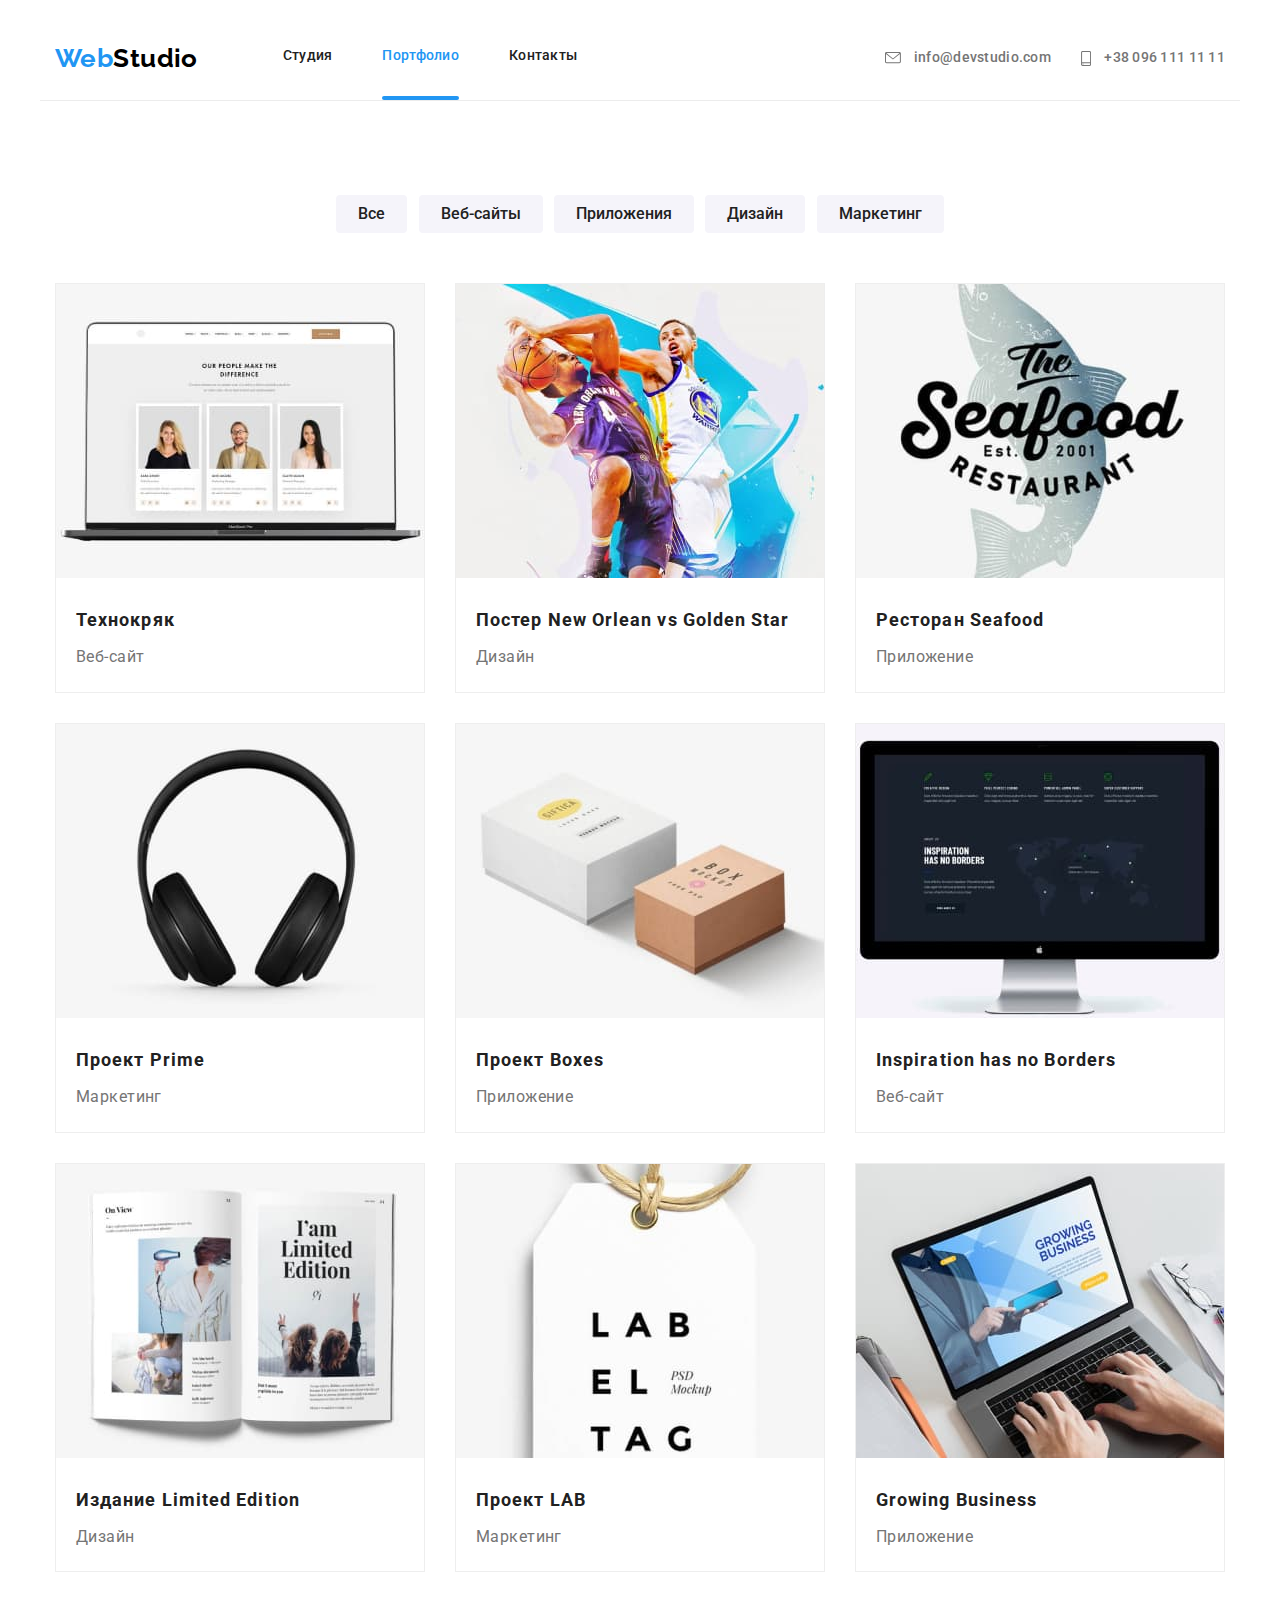
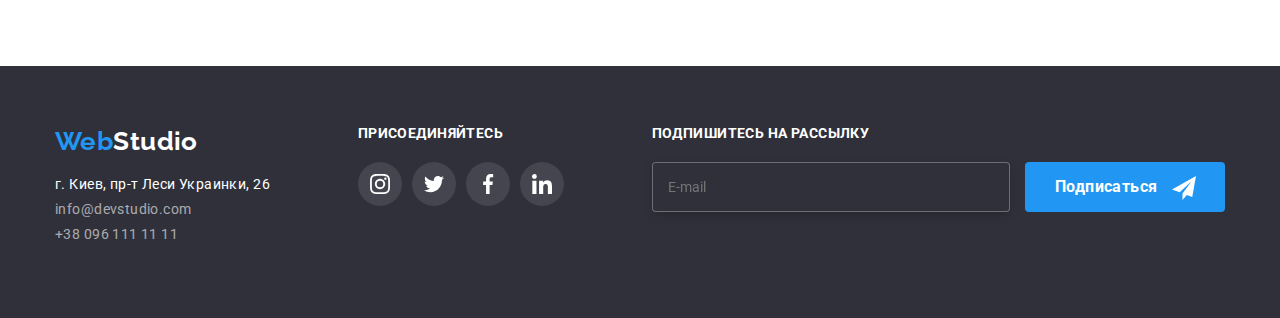
==== commit 5bcb2e40: "picture adaptiv" ====
--- a/portfolio.html
+++ b/portfolio.html
@@ -97,6 +97,10 @@
               <a class="link" href="">
                 <div class="work-list-img">
                   <img
+                    srcset="
+                      ./images/Portfolio/img1.jpg    1x,
+                      ./images/Portfolio/img1@2x.jpg 2x
+                    "
                     src="./images/Portfolio/img1.jpg"
                     alt="работа 1"
                     width="100%"
@@ -117,6 +121,10 @@
               <a class="link" href="">
                 <div class="work-list-img">
                   <img
+                    srcset="
+                      ./images/Portfolio/img2.jpg    1x,
+                      ./images/Portfolio/img2@2x.jpg 2x
+                    "
                     src="./images/Portfolio/img2.jpg"
                     alt="работа 2"
                     width="100%"
@@ -137,6 +145,10 @@
               <a class="link" href="">
                 <div class="work-list-img">
                   <img
+                    srcset="
+                      ./images/Portfolio/img3.jpg    1x,
+                      ./images/Portfolio/img3@2x.jpg 2x
+                    "
                     src="./images/Portfolio/img3.jpg"
                     alt="работа 3"
                     width="100%"
@@ -157,6 +169,10 @@
               <a class="link" href="">
                 <div class="work-list-img">
                   <img
+                    srcset="
+                      ./images/Portfolio/img4.jpg    1x,
+                      ./images/Portfolio/img4@2x.jpg 2x
+                    "
                     src="./images/Portfolio/img4.jpg"
                     alt="работа 4"
                     width="100%"
@@ -177,6 +193,10 @@
               <a class="link" href="">
                 <div class="work-list-img">
                   <img
+                    srcset="
+                      ./images/Portfolio/img5.jpg    1x,
+                      ./images/Portfolio/img5@2x.jpg 2x
+                    "
                     src="./images/Portfolio/img5.jpg"
                     alt="работа 5"
                     width="100%"
@@ -197,6 +217,10 @@
               <a class="link" href="">
                 <div class="work-list-img">
                   <img
+                    srcset="
+                      ./images/Portfolio/img6.jpg    1x,
+                      ./images/Portfolio/img6@2x.jpg 2x
+                    "
                     src="./images/Portfolio/img6.jpg"
                     alt="работа 6"
                     width="100%"
@@ -217,6 +241,10 @@
               <a class="link" href="">
                 <div class="work-list-img">
                   <img
+                    srcset="
+                      ./images/Portfolio/img7.jpg    1x,
+                      ./images/Portfolio/img7@2x.jpg 2x
+                    "
                     src="./images/Portfolio/img7.jpg"
                     alt="работа 7"
                     width="100%"
@@ -237,6 +265,10 @@
               <a class="link" href="">
                 <div class="work-list-img">
                   <img
+                    srcset="
+                      ./images/Portfolio/img8.jpg    1x,
+                      ./images/Portfolio/img8@2x.jpg 2x
+                    "
                     src="./images/Portfolio/img8.jpg"
                     alt="работа 8"
                     width="100%"
@@ -257,6 +289,10 @@
               <a class="link" href="">
                 <div class="work-list-img">
                   <img
+                    srcset="
+                      ./images/Portfolio/img9.jpg    1x,
+                      ./images/Portfolio/img9@2x.jpg 2x
+                    "
                     src="./images/Portfolio/img9.jpg"
                     alt="работа 9"
                     width="100%"
--- a/css/main.min.css
+++ b/css/main.min.css
@@ -1,2 +1,2 @@
-.container,.overlay,.footer-main,.modal .button{margin-left:auto;margin-right:auto}body{background-color:#fff;color:#757575;font-family:Roboto,sans-serif;font-size:14px;line-height:1.14;letter-spacing:0.03em}body.modal-open{overflow:hidden}button{font-family:inherit}h1,h2,h3,h4,h5,h6,p{margin-top:0;margin-bottom:0}.visually-hidden{position:absolute !important;clip:rect(1px 1px 1px 1px);clip:rect(1px, 1px, 1px, 1px);padding:0 !important;border:0 !important;height:1px !important;width:1px !important;overflow:hidden}.list{list-style:none;padding:0;margin:0}.container{padding-left:15px;padding-right:15px}@media screen and (min-width: 480px){.container{width:480px}}@media screen and (min-width: 768px){.container{width:768px}}@media screen and (min-width: 1200px){.container{width:1200px}}.main-nav{position:relative;border-bottom:1px solid #ececec;padding-top:16px;display:-webkit-box;display:-ms-flexbox;display:flex;-webkit-box-align:center;-ms-flex-align:center;align-items:center;-webkit-box-pack:justify;-ms-flex-pack:justify;justify-content:space-between}@media screen and (max-width: 767px){.main-nav{padding-bottom:16px}}.button{display:inline-block;width:200px;height:50px;padding:10px 32px;border-radius:4px;border-width:0px;color:#fff;background-color:#2196f3;font-weight:bold;font-size:16px;line-height:1.87;text-decoration:none;text-align:center}.button.subscribe{margin-top:20px;padding:10px 28px 10px 29px}@media screen and (min-width: 1200px){.button.subscribe{margin-top:0}}.section{padding-bottom:60px}@media screen and (min-width: 1200px){.section{padding-bottom:94px}}.section-title{margin-bottom:50px;color:#212121;font-weight:700;text-align:center;font-size:28px;line-height:1.17}@media screen and (min-width: 1200px){.section-title{font-size:36px}}.img-social{display:-webkit-box;display:-ms-flexbox;display:flex;-webkit-box-align:center;-ms-flex-align:center;align-items:center;-webkit-box-pack:center;-ms-flex-pack:center;justify-content:center;height:44px;width:44px;border-radius:50%;background-color:#fff;color:#afb1b8;fill:currentColor;-webkit-transition:background-color 250ms cubic-bezier(0.4, 0, 0.2, 1),color 250ms cubic-bezier(0.4, 0, 0.2, 1);transition:background-color 250ms cubic-bezier(0.4, 0, 0.2, 1),color 250ms cubic-bezier(0.4, 0, 0.2, 1)}.img-social:hover,.img-social:focus{background-color:#2196f3;color:#fff}.social-list{display:-webkit-box;display:-ms-flexbox;display:flex;-webkit-box-align:center;-ms-flex-align:center;align-items:center;-webkit-box-pack:center;-ms-flex-pack:center;justify-content:center;margin-bottom:24px;margin-top:16px}@media screen and (min-width: 1200px){.social-list{margin-bottom:30px}}.social-list .item+.item{margin-left:10px}.logo{font-family:Raleway,sans-serif;font-weight:bold;text-decoration:none;font-size:24px;line-height:1.16;width:145px;display:inline-block}@media screen and (min-width: 1200px){.logo{font-size:26px;line-height:1.19}}.logo-web{color:#2196f3}.logo-studio{color:#000000}@media screen and (min-width: 768px){.site-nav{display:-webkit-box;display:-ms-flexbox;display:flex;margin-left:85px}.site-nav .item+.item{margin-left:50px}}@media screen and (max-width: 767px){.container-nav{text-align:center;padding-top:60px;font-size:18px;line-height:1.16;display:none;position:absolute;top:100%;left:0;width:100%;height:393px;background:#fff;-webkit-box-shadow:0px 4px 8px rgba(0,0,0,0.04),0px 2px 4px rgba(0,0,0,0.08),0px 1px 3px rgba(240,235,235,0.16);box-shadow:0px 4px 8px rgba(0,0,0,0.04),0px 2px 4px rgba(0,0,0,0.08),0px 1px 3px rgba(240,235,235,0.16)}.container-nav.is-open{display:block;z-index:999}}@media screen and (min-width: 768px){.container-nav{display:-webkit-box;display:-ms-flexbox;display:flex;-webkit-box-align:center;-ms-flex-align:center;align-items:center;-webkit-box-pack:justify;-ms-flex-pack:justify;justify-content:space-between;width:100%}}.button-menu{display:inline-block;border:0;background-color:#fff;color:#212121;fill:currentColor;-webkit-transition:color 250ms cubic-bezier(0.4, 0, 0.2, 1);transition:color 250ms cubic-bezier(0.4, 0, 0.2, 1)}@media screen and (min-width: 768px){.button-menu{display:none}}.button-menu:hover{color:#2196f3;outline-color:#fff}.button-menu .icon-cross{display:none}.button-menu.is-open .icon-cross{display:block}.button-menu.is-open .icon-menu{display:none}.site-nav-link{display:inline-block;padding-bottom:40px;color:#212121;font-weight:500;letter-spacing:0.02em;text-decoration:none;-webkit-transition:color 250ms cubic-bezier(0.4, 0, 0.2, 1);transition:color 250ms cubic-bezier(0.4, 0, 0.2, 1)}@media screen and (max-width: 767px){.site-nav-link.current{padding-bottom:44px}}@media screen and (min-width: 768px){.site-nav-link{display:block;padding-top:32px;padding-bottom:32px}}.site-nav-link:hover,.site-nav-link:focus,.site-nav-link.current{color:#2196f3}.site-nav-link.current::after{content:'';display:block;width:100%;height:4px;background:#2196f3;border-radius:2px;-webkit-transform:translateY(4px);transform:translateY(4px)}@media screen and (min-width: 768px){.site-nav-link.current::after{-webkit-transform:translateY(32px);transform:translateY(32px)}}.adress{margin-left:auto;font-style:normal}@media screen and (max-width: 767px){.adress-nav{font-size:18px;line-height:1.16}.adress-nav .item+.item{margin-top:16px}}@media screen and (min-width: 768px) and (max-width: 1199px){.adress-nav .item+.item{margin-top:10px}}@media screen and (min-width: 1200px){.adress-nav{display:-webkit-box;display:-ms-flexbox;display:flex}.adress-nav .item+.item{margin-left:30px}}.adress-link{color:#757575;font-weight:500;letter-spacing:0.02em;text-decoration:none;-webkit-transition:color 250ms cubic-bezier(0.4, 0, 0.2, 1);transition:color 250ms cubic-bezier(0.4, 0, 0.2, 1)}.adress-link:focus,.adress-link:hover{color:#2196f3}.icon-header{margin-right:10px;fill:currentColor;vertical-align:middle}.overlay{display:-webkit-box;display:-ms-flexbox;display:flex;-webkit-box-align:center;-ms-flex-align:center;align-items:center;-webkit-box-pack:center;-ms-flex-pack:center;justify-content:center;max-width:480px;height:400px;background-image:-webkit-gradient(linear, left top, left bottom, from(rgba(47,48,58,0.4)), to(rgba(47,48,58,0.4))),url("../images/Header.jpg");background-image:linear-gradient(rgba(47,48,58,0.4), rgba(47,48,58,0.4)),url("../images/Header.jpg");background-position:center;background-repeat:no-repeat;background-size:cover;background-color:rgba(47,48,58,0.4)}@media screen and (min-width: 768px){.overlay{max-width:768px}}@media screen and (min-width: 1200px){.overlay{max-width:1600px;min-width:1200px;height:600px}}.hero{text-align:center;margin-bottom:44px}@media screen and (min-width: 1200px){.hero{margin-bottom:94px}}.hero-title{margin-bottom:30px;color:#fff;font-weight:900;font-size:26px;line-height:1.61;letter-spacing:0.06em;text-transform:uppercase}@media screen and (min-width: 1200px){.hero-title{font-weight:900;font-size:44px;line-height:1.36}}@media screen and (min-width: 768px){.feature-list{display:-webkit-box;display:-ms-flexbox;display:flex;-ms-flex-wrap:wrap;flex-wrap:wrap}}@media screen and (min-width: 1200px){.feature-list{-ms-flex-wrap:nowrap;flex-wrap:nowrap}}.feature-list .title{margin-bottom:10px;color:#212121;font-weight:700;text-transform:uppercase;font-size:14px}@media screen and (max-width: 767px){.feature-list .title{text-align:center}}@media screen and (max-width: 1199px){.feature-list .item{margin-bottom:30px}}@media screen and (min-width: 768px){.feature-list .item{width:calc((100% - 60px) / 2)}}@media screen and (min-width: 1200px){.feature-list .item{width:calc((100% - 90px) / 3)}}@media screen and (min-width: 768px){.feature-list .item:nth-child(2n){margin-left:30px}}@media screen and (min-width: 1200px){.feature-list .item+.item{margin-left:30px}}.feature-list .text{line-height:1.71}.feature-container{display:-webkit-box;display:-ms-flexbox;display:flex;-webkit-box-align:center;-ms-flex-align:center;align-items:center;-webkit-box-pack:center;-ms-flex-pack:center;justify-content:center;background:#f5f4fa;border-radius:4px;margin-bottom:30px;width:100%;height:120px}@media screen and (max-width: 1199px){.todo-section{display:none}}.todo-list{display:-webkit-box;display:-ms-flexbox;display:flex;-webkit-box-align:center;-ms-flex-align:center;align-items:center;-webkit-box-pack:justify;-ms-flex-pack:justify;justify-content:space-between}.todo-container{position:relative}.todo-text{position:absolute;bottom:0;left:0;display:-webkit-box;display:-ms-flexbox;display:flex;-webkit-box-align:center;-ms-flex-align:center;align-items:center;-webkit-box-pack:center;-ms-flex-pack:center;justify-content:center;width:100%;height:70px;background:rgba(47,48,58,0.8);font-weight:700;text-transform:uppercase;color:#ffffff}.team-list{text-align:center}@media screen and (min-width: 768px){.team-list{display:-webkit-box;display:-ms-flexbox;display:flex;-webkit-box-align:center;-ms-flex-align:center;align-items:center;-webkit-box-pack:justify;-ms-flex-pack:justify;justify-content:space-between;-ms-flex-wrap:wrap;flex-wrap:wrap}}@media screen and (min-width: 1200px){.team-list{-ms-flex-wrap:nowrap;flex-wrap:nowrap}}.team-list .title{margin-bottom:10px;color:#212121;font-weight:500;font-size:16px;line-height:1.19}.team-list .text{display:inline-block;font-size:16px;line-height:1.19px}.team-list .img{margin-bottom:30px;width:100%}@media screen and (min-width: 1200px){.team-list .img{width:270px}}.team-item{background:#ffffff;-webkit-box-shadow:0px 2px 1px rgba(0,0,0,0.2),0px 1px 1px rgba(0,0,0,0.14),0px 1px 3px rgba(0,0,0,0.12);box-shadow:0px 2px 1px rgba(0,0,0,0.2),0px 1px 1px rgba(0,0,0,0.14),0px 1px 3px rgba(0,0,0,0.12);border-radius:0px 0px 4px 4px;overflow:hidden}@media screen and (max-width: 1199px){.team-item{margin-bottom:30px}}@media screen and (min-width: 768px){.team-item{width:calc((100% - 60px) / 2)}}@media screen and (min-width: 1200px){.team-item{width:calc((100% - 90px) / 3)}}@media screen and (min-width: 768px){.team-item:nth-child(2n){margin-left:30px}}@media screen and (min-width: 1200px){.team-item+.team-item{margin-left:30px}}.client-list{display:-webkit-box;display:-ms-flexbox;display:flex;-webkit-box-align:center;-ms-flex-align:center;align-items:center;-webkit-box-pack:center;-ms-flex-pack:center;justify-content:center;-ms-flex-wrap:wrap;flex-wrap:wrap}@media screen and (min-width: 1200px){.client-list{-ms-flex-wrap:nowrap;flex-wrap:nowrap}}.client-list .item{display:-webkit-box;display:-ms-flexbox;display:flex;-webkit-box-align:center;-ms-flex-align:center;align-items:center;-webkit-box-pack:center;-ms-flex-pack:center;justify-content:center;height:90px;border:1px solid #afb1b8;border-radius:4px;color:#afb1b8;-webkit-transition:border 250ms cubic-bezier(0.4, 0, 0.2, 1),color 250ms cubic-bezier(0.4, 0, 0.2, 1);transition:border 250ms cubic-bezier(0.4, 0, 0.2, 1),color 250ms cubic-bezier(0.4, 0, 0.2, 1)}.client-list .item:hover,.client-list .item:focus{border:1px solid #2196f3;color:#2196f3}.client-li{width:calc((100% - 30px) / 2)}@media screen and (max-width: 767px){.client-li:not(:nth-child(2n)){margin-right:30px}.client-li:not(:nth-last-child(-n+2)){margin-bottom:30px}}@media screen and (min-width: 768px){.client-li{width:calc((100% - 60px) / 3)}}@media screen and (min-width: 768px) and (max-width: 1199px){.client-li:not(:nth-child(3n)){margin-right:30px}.client-li:not(:nth-last-child(-n+3)){margin-bottom:30px}}@media screen and (min-width: 1200px){.client-li{width:170px}.client-li:not(:last-child){margin-right:30px}}.img-client{--color1: currentColor}.footer-main{text-align:center;padding:60px 0px;height:603px;max-width:480px;background:#2f303a}@media screen and (min-width: 768px){.footer-main{height:463px;max-width:768px}}@media screen and (min-width: 1200px){.footer-main{height:252px;max-width:1600px;min-width:1200px;text-align:left}}.footer-adress{font-style:normal}.footer-adress .post{color:#fff;font-size:14px;line-height:1.71x}.footer-adress .item+.item{margin-top:8px}@media screen and (min-width: 1200px){.footer-adress .item+.item{margin-top:9px}}.footer-adress .link{color:rgba(255,255,255,0.6);line-height:1.71x;text-decoration:none}.footer-adress .link:hover,.footer-adress .link:focus{color:#2196f3}.footer-header{font-weight:700;text-transform:uppercase;color:#fff;margin-bottom:20px}@media screen and (max-width: 767px){.footer-header{margin-top:60px}}.footer .logo{display:inline-block;margin-bottom:20px}.footer .logo-studio{color:#fff}@media screen and (min-width: 768px) and (max-width: 1199px){.footer form{margin-top:60px;width:450px}}@media screen and (min-width: 768px){.footer.container{display:-webkit-box;display:-ms-flexbox;display:flex;-webkit-box-pack:center;-ms-flex-pack:center;justify-content:center;-ms-flex-wrap:wrap;flex-wrap:wrap}}@media screen and (min-width: 1200px){.footer.container{display:-webkit-box;display:-ms-flexbox;display:flex;-webkit-box-pack:justify;-ms-flex-pack:justify;justify-content:space-between}}@media screen and (min-width: 768px) and (max-width: 1199px){.footer-list{margin-left:165px}}.img-footer{background:rgba(255,255,255,0.1);color:#fff}.img-sent{fill:currentColor;margin-left:10px;vertical-align:middle}.footer-input{width:100%;height:50px;border:1px solid rgba(255,255,255,0.3);-webkit-filter:drop-shadow(0px 4px 4px rgba(0,0,0,0.15));filter:drop-shadow(0px 4px 4px rgba(0,0,0,0.15));border-radius:4px;margin-right:12px;background-color:#2f303a;color:rgba(255,255,255,0.6);padding:16px 15px}@media screen and (min-width: 768px){.footer-input{width:450px}}@media screen and (min-width: 1200px){.footer-input{width:358px}}.filter{margin-top:60px;margin-bottom:5px}@media screen and (min-width: 768px){.filter{margin-bottom:30px;text-align:center}}@media screen and (min-width: 1200px){.filter{margin-top:94px;margin-bottom:50px}}.button-work{color:#212121;font-weight:500;font-size:16px;line-height:1.62;text-align:center;background-color:#f5f4fa;border-radius:4px;border-width:0;-webkit-box-shadow:none;box-shadow:none;padding:6px 22px;-webkit-transition:color 250ms cubic-bezier(0.4, 0, 0.2, 1),background-color 250ms cubic-bezier(0.4, 0, 0.2, 1),-webkit-box-shadow 250ms cubic-bezier(0.4, 0, 0.2, 1);transition:color 250ms cubic-bezier(0.4, 0, 0.2, 1),background-color 250ms cubic-bezier(0.4, 0, 0.2, 1),-webkit-box-shadow 250ms cubic-bezier(0.4, 0, 0.2, 1);transition:color 250ms cubic-bezier(0.4, 0, 0.2, 1),background-color 250ms cubic-bezier(0.4, 0, 0.2, 1),box-shadow 250ms cubic-bezier(0.4, 0, 0.2, 1);transition:color 250ms cubic-bezier(0.4, 0, 0.2, 1),background-color 250ms cubic-bezier(0.4, 0, 0.2, 1),box-shadow 250ms cubic-bezier(0.4, 0, 0.2, 1),-webkit-box-shadow 250ms cubic-bezier(0.4, 0, 0.2, 1)}@media screen and (max-width: 767px){.button-work{margin-bottom:15px}}.button-work:not(:last-child){margin-right:8px}.button-work:hover,.button-work:focus{color:#fff;outline-color:#2196f3;background-color:#2196f3;-webkit-box-shadow:0px 2px 2px rgba(0,0,0,0.12),0px 1px 2px rgba(0,0,0,0.08),0px 3px 1px rgba(0,0,0,0.1);box-shadow:0px 2px 2px rgba(0,0,0,0.12),0px 1px 2px rgba(0,0,0,0.08),0px 3px 1px rgba(0,0,0,0.1)}.work-list{display:-webkit-box;display:-ms-flexbox;display:flex;-ms-flex-wrap:wrap;flex-wrap:wrap}.work-list .element{background-color:#fff;border:1px solid #eeeeee;-webkit-box-shadow:none;box-shadow:none;-webkit-transition:-webkit-box-shadow 250ms cubic-bezier(0.4, 0, 0.2, 1);transition:-webkit-box-shadow 250ms cubic-bezier(0.4, 0, 0.2, 1);transition:box-shadow 250ms cubic-bezier(0.4, 0, 0.2, 1);transition:box-shadow 250ms cubic-bezier(0.4, 0, 0.2, 1), -webkit-box-shadow 250ms cubic-bezier(0.4, 0, 0.2, 1)}@media screen and (min-width: 768px){.work-list .element{width:calc((100% - 30px) / 2);margin-right:30px;margin-bottom:30px}.work-list .element:nth-child(2n){margin-right:0px}.work-list .element:nth-last-child(-n+2){margin-bottom:0px}}@media screen and (min-width: 1200px){.work-list .element{width:calc((100% - 2 * 30px) / 3);margin-right:30px;margin-bottom:30px}.work-list .element:nth-child(3n){margin-right:0px}.work-list .element:nth-last-child(-n+3){margin-bottom:0px}}.work-list .element:hover{-webkit-box-shadow:1px 4px 6px rgba(0,0,0,0.16),0px 4px 4px rgba(0,0,0,0.06),0px 1px 1px rgba(0,0,0,0.12);box-shadow:1px 4px 6px rgba(0,0,0,0.16),0px 4px 4px rgba(0,0,0,0.06),0px 1px 1px rgba(0,0,0,0.12)}.work-list .element:hover .item{-webkit-transform:translateY(0);transform:translateY(0)}.work-list .title{margin-bottom:4px;color:#212121;font-weight:700;font-size:18px;line-height:2;letter-spacing:0.06em}.work-list .item{position:absolute;top:0px;left:0px;width:100%;height:100%;padding:63px 24px;font-size:18px;line-height:1.56;color:#fff;background:rgba(33,150,243,0.9);-webkit-transform:translateY(100%);transform:translateY(100%);-webkit-transition:-webkit-transform 250ms cubic-bezier(0.4, 0, 0.2, 1);transition:-webkit-transform 250ms cubic-bezier(0.4, 0, 0.2, 1);transition:transform 250ms cubic-bezier(0.4, 0, 0.2, 1);transition:transform 250ms cubic-bezier(0.4, 0, 0.2, 1), -webkit-transform 250ms cubic-bezier(0.4, 0, 0.2, 1)}.work-list .text{margin-bottom:20px;font-size:16px;line-height:1.87;color:#757575}.work-list .elem{padding:20px;text-decoration:none}.work-list .link{text-decoration:none}.work-list-img{position:relative;overflow:hidden}.backdrope{position:fixed;top:0px;left:0px;width:100%;height:100%;background:rgba(0,0,0,0.2);overflow-y:scroll;opacity:1;-webkit-transition:opacity 250ms cubic-bezier(0.4, 0, 0.2, 1);transition:opacity 250ms cubic-bezier(0.4, 0, 0.2, 1)}.backdrope.is-hidden{opacity:0;pointer-events:none}.modal{position:absolute;width:450px;height:609px;left:50%;top:15px;-webkit-transform:translate(-50%, 0);transform:translate(-50%, 0);padding:40px;background-color:#fff;-webkit-box-shadow:0px 1px 3px rgba(0,0,0,0.12),0px 1px 1px rgba(0,0,0,0.14),0px 2px 1px rgba(0,0,0,0.2);box-shadow:0px 1px 3px rgba(0,0,0,0.12),0px 1px 1px rgba(0,0,0,0.14),0px 2px 1px rgba(0,0,0,0.2);border-radius:4px}@media screen and (min-width: 1200px){.modal{width:528px;height:581px}}@media screen and (min-width: 768px){.modal{left:50%;top:50%;-webkit-transform:translate(-50%, -50%);transform:translate(-50%, -50%)}}.modal .button{display:block}.form-title{margin-bottom:12px;color:#212121;font-weight:700;font-size:20px;line-height:1.15;text-align:center}textarea{resize:none;width:100%;height:120px;padding:12px 16px}textarea:focus+.img-form{color:#2196f3}textarea:focus{border:1px solid #2196f3;outline:0}.form-field{position:relative;margin-bottom:10px;display:-webkit-box;display:-ms-flexbox;display:flex;-webkit-box-orient:vertical;-webkit-box-direction:normal;-ms-flex-direction:column;flex-direction:column}.form-label{font-size:12px;line-height:1.16;letter-spacing:0.01em;margin-bottom:4px}.form-input{height:40px;padding:12px 42px;color:black;-webkit-transition:color 250ms cubic-bezier(0.4, 0, 0.2, 1);transition:color 250ms cubic-bezier(0.4, 0, 0.2, 1)}.form-input:focus+.img-form{color:#2196f3}.form-input:focus{border:1px solid #2196f3;outline:0}.form-allow{margin-top:20px;margin-bottom:30px}.button-close{position:absolute;right:14px;top:14px;width:30px;height:30px;border-radius:50%;background:#ffffff;border:1px solid rgba(0,0,0,0.1);display:-webkit-box;display:-ms-flexbox;display:flex;-webkit-box-align:center;-ms-flex-align:center;align-items:center;-webkit-box-pack:center;-ms-flex-pack:center;justify-content:center;color:black;-webkit-transition:color 250ms cubic-bezier(0.4, 0, 0.2, 1);transition:color 250ms cubic-bezier(0.4, 0, 0.2, 1)}.button-close:hover,.button-close:focus{color:#2196f3}.img-close{fill:currentColor}.img-color{display:-webkit-box;display:-ms-flexbox;display:flex;-webkit-box-align:center;-ms-flex-align:center;align-items:center;-webkit-box-pack:center;-ms-flex-pack:center;justify-content:center;fill:currentColor}.form-link{color:#2196f3}.img-form{color:#212121;position:absolute;bottom:11px;left:12px;display:inline-block;width:18px;height:18px}.checkbox{appearance:none;-moz-appearance:none;-webkit-appearance:none;position:absolute}.checkbox:checked+.checkbox-label::before{background-color:#2196f3;background-image:url("../images/icon_check.svg");border-width:0}.checkbox-label{display:inline-block;font-size:12px;line-height:1.16}@media screen and (min-width: 1200px){.checkbox-label{font-size:14px;line-height:1.71}}.checkbox-label::before{content:'';display:inline-block;width:16px;height:15px;border:2px solid #212121;vertical-align:middle;margin-right:8px}
+.container,.overlay,.footer-main,.modal .button{margin-left:auto;margin-right:auto}body{background-color:#fff;color:#757575;font-family:Roboto,sans-serif;font-size:14px;line-height:1.14;letter-spacing:0.03em}body.modal-open{overflow:hidden}button{font-family:inherit}h1,h2,h3,h4,h5,h6,p{margin-top:0;margin-bottom:0}.visually-hidden{position:absolute !important;clip:rect(1px 1px 1px 1px);clip:rect(1px, 1px, 1px, 1px);padding:0 !important;border:0 !important;height:1px !important;width:1px !important;overflow:hidden}.list{list-style:none;padding:0;margin:0}.container{padding-left:15px;padding-right:15px}@media screen and (min-width: 480px){.container{width:480px}}@media screen and (min-width: 768px){.container{width:768px}}@media screen and (min-width: 1200px){.container{width:1200px}}.main-nav{position:relative;border-bottom:1px solid #ececec;padding-top:16px;display:-webkit-box;display:-ms-flexbox;display:flex;-webkit-box-align:center;-ms-flex-align:center;align-items:center;-webkit-box-pack:justify;-ms-flex-pack:justify;justify-content:space-between}@media screen and (max-width: 767px){.main-nav{padding-bottom:16px}}.button{display:inline-block;width:200px;height:50px;padding:10px 32px;border-radius:4px;border-width:0px;color:#fff;background-color:#2196f3;font-weight:bold;font-size:16px;line-height:1.87;text-decoration:none;text-align:center}.button.subscribe{margin-top:20px;padding:10px 28px 10px 29px}@media screen and (min-width: 1200px){.button.subscribe{margin-top:0}}.section{padding-bottom:60px}@media screen and (min-width: 1200px){.section{padding-bottom:94px}}.section-title{margin-bottom:50px;color:#212121;font-weight:700;text-align:center;font-size:28px;line-height:1.17}@media screen and (min-width: 1200px){.section-title{font-size:36px}}.img-social{display:-webkit-box;display:-ms-flexbox;display:flex;-webkit-box-align:center;-ms-flex-align:center;align-items:center;-webkit-box-pack:center;-ms-flex-pack:center;justify-content:center;height:44px;width:44px;border-radius:50%;background-color:#fff;color:#afb1b8;fill:currentColor;-webkit-transition:background-color 250ms cubic-bezier(0.4, 0, 0.2, 1),color 250ms cubic-bezier(0.4, 0, 0.2, 1);transition:background-color 250ms cubic-bezier(0.4, 0, 0.2, 1),color 250ms cubic-bezier(0.4, 0, 0.2, 1)}.img-social:hover,.img-social:focus{background-color:#2196f3;color:#fff}.social-list{display:-webkit-box;display:-ms-flexbox;display:flex;-webkit-box-align:center;-ms-flex-align:center;align-items:center;-webkit-box-pack:center;-ms-flex-pack:center;justify-content:center;margin-bottom:24px;margin-top:16px}@media screen and (min-width: 1200px){.social-list{margin-bottom:30px}}.social-list .item+.item{margin-left:10px}.logo{font-family:Raleway,sans-serif;font-weight:bold;text-decoration:none;font-size:24px;line-height:1.16;width:145px;display:inline-block}@media screen and (min-width: 1200px){.logo{font-size:26px;line-height:1.19}}.logo-web{color:#2196f3}.logo-studio{color:#000000}@media screen and (min-width: 768px){.site-nav{display:-webkit-box;display:-ms-flexbox;display:flex;margin-left:85px}.site-nav .item+.item{margin-left:50px}}@media screen and (max-width: 767px){.container-nav{text-align:center;padding-top:60px;font-size:18px;line-height:1.16;display:none;position:absolute;top:100%;left:0;width:100%;height:393px;background:#fff;-webkit-box-shadow:0px 4px 8px rgba(0,0,0,0.04),0px 2px 4px rgba(0,0,0,0.08),0px 1px 3px rgba(240,235,235,0.16);box-shadow:0px 4px 8px rgba(0,0,0,0.04),0px 2px 4px rgba(0,0,0,0.08),0px 1px 3px rgba(240,235,235,0.16)}.container-nav.is-open{display:block;z-index:999}}@media screen and (min-width: 768px){.container-nav{display:-webkit-box;display:-ms-flexbox;display:flex;-webkit-box-align:center;-ms-flex-align:center;align-items:center;-webkit-box-pack:justify;-ms-flex-pack:justify;justify-content:space-between;width:100%}}.button-menu{display:inline-block;border:0;background-color:#fff;color:#212121;fill:currentColor;-webkit-transition:color 250ms cubic-bezier(0.4, 0, 0.2, 1);transition:color 250ms cubic-bezier(0.4, 0, 0.2, 1)}@media screen and (min-width: 768px){.button-menu{display:none}}.button-menu:hover{color:#2196f3;outline-color:#fff}.button-menu .icon-cross{display:none}.button-menu.is-open .icon-cross{display:block}.button-menu.is-open .icon-menu{display:none}.site-nav-link{display:inline-block;padding-bottom:40px;color:#212121;font-weight:500;letter-spacing:0.02em;text-decoration:none;-webkit-transition:color 250ms cubic-bezier(0.4, 0, 0.2, 1);transition:color 250ms cubic-bezier(0.4, 0, 0.2, 1)}@media screen and (max-width: 767px){.site-nav-link.current{padding-bottom:44px}}@media screen and (min-width: 768px){.site-nav-link{display:block;padding-top:32px;padding-bottom:32px}}.site-nav-link:hover,.site-nav-link:focus,.site-nav-link.current{color:#2196f3}.site-nav-link.current::after{content:'';display:block;width:100%;height:4px;background:#2196f3;border-radius:2px;-webkit-transform:translateY(4px);transform:translateY(4px)}@media screen and (min-width: 768px){.site-nav-link.current::after{-webkit-transform:translateY(32px);transform:translateY(32px)}}.adress{margin-left:auto;font-style:normal}@media screen and (max-width: 767px){.adress-nav{font-size:18px;line-height:1.16}.adress-nav .item+.item{margin-top:16px}}@media screen and (min-width: 768px) and (max-width: 1199px){.adress-nav .item+.item{margin-top:10px}}@media screen and (min-width: 1200px){.adress-nav{display:-webkit-box;display:-ms-flexbox;display:flex}.adress-nav .item+.item{margin-left:30px}}.adress-link{color:#757575;font-weight:500;letter-spacing:0.02em;text-decoration:none;-webkit-transition:color 250ms cubic-bezier(0.4, 0, 0.2, 1);transition:color 250ms cubic-bezier(0.4, 0, 0.2, 1)}.adress-link:focus,.adress-link:hover{color:#2196f3}.icon-header{margin-right:10px;fill:currentColor;vertical-align:middle}.overlay{display:-webkit-box;display:-ms-flexbox;display:flex;-webkit-box-align:center;-ms-flex-align:center;align-items:center;-webkit-box-pack:center;-ms-flex-pack:center;justify-content:center;max-width:480px;height:400px;background-image:-webkit-gradient(linear, left top, left bottom, from(rgba(47,48,58,0.4)), to(rgba(47,48,58,0.4))),url("../images/Header/HeaderMobile.jpg");background-image:linear-gradient(rgba(47,48,58,0.4), rgba(47,48,58,0.4)),url("../images/Header/HeaderMobile.jpg");background-position:center;background-repeat:no-repeat;background-size:cover;background-color:rgba(47,48,58,0.4)}@media screen and (min-width: 768px){.overlay{max-width:768px}}@media screen and (min-width: 1200px){.overlay{max-width:1600px;min-width:1200px;height:600px}}@media screen and (min-device-pixel-ratio: 2), screen and (-webkit-min-device-pixel-ratio: 2), screen and (min-resolution: 192dpi), screen and (min-resolution: 2dppx){.overlay{background-image:-webkit-gradient(linear, left top, left bottom, from(rgba(47,48,58,0.4)), to(rgba(47,48,58,0.4))),url("../images/Header/HeaderMobile@2x.jpg");background-image:linear-gradient(rgba(47,48,58,0.4), rgba(47,48,58,0.4)),url("../images/Header/HeaderMobile@2x.jpg")}}@media screen and (min-width: 768px){.overlay{background-image:-webkit-gradient(linear, left top, left bottom, from(rgba(47,48,58,0.4)), to(rgba(47,48,58,0.4))),url("../images/Header/HeaderTablet.jpg");background-image:linear-gradient(rgba(47,48,58,0.4), rgba(47,48,58,0.4)),url("../images/Header/HeaderTablet.jpg")}}@media screen and (min-width: 768px) and (min-device-pixel-ratio: 2), screen and (min-width: 768px) and (-webkit-min-device-pixel-ratio: 2), screen and (min-width: 768px) and (min-resolution: 192dpi), screen and (min-width: 768px) and (min-resolution: 2dppx){.overlay{background-image:-webkit-gradient(linear, left top, left bottom, from(rgba(47,48,58,0.4)), to(rgba(47,48,58,0.4))),url("../images/Header/HeaderTablet@2x.jpg");background-image:linear-gradient(rgba(47,48,58,0.4), rgba(47,48,58,0.4)),url("../images/Header/HeaderTablet@2x.jpg")}}@media screen and (min-width: 1200px){.overlay{background-image:-webkit-gradient(linear, left top, left bottom, from(rgba(47,48,58,0.4)), to(rgba(47,48,58,0.4))),url("../images/Header/HeaderDesktop.jpg");background-image:linear-gradient(rgba(47,48,58,0.4), rgba(47,48,58,0.4)),url("../images/Header/HeaderDesktop.jpg")}}@media screen and (min-width: 1200px) and (min-device-pixel-ratio: 2), screen and (min-width: 1200px) and (-webkit-min-device-pixel-ratio: 2), screen and (min-width: 1200px) and (min-resolution: 192dpi), screen and (min-width: 1200px) and (min-resolution: 2dppx){.overlay{background-image:-webkit-gradient(linear, left top, left bottom, from(rgba(47,48,58,0.4)), to(rgba(47,48,58,0.4))),url("../images/Header/HeaderDesktop@2x.jpg");background-image:linear-gradient(rgba(47,48,58,0.4), rgba(47,48,58,0.4)),url("../images/Header/HeaderDesktop@2x.jpg")}}.hero{text-align:center;margin-bottom:44px}@media screen and (min-width: 1200px){.hero{margin-bottom:94px}}.hero-title{margin-bottom:30px;color:#fff;font-weight:900;font-size:26px;line-height:1.61;letter-spacing:0.06em;text-transform:uppercase}@media screen and (min-width: 1200px){.hero-title{font-weight:900;font-size:44px;line-height:1.36}}@media screen and (min-width: 768px){.feature-list{display:-webkit-box;display:-ms-flexbox;display:flex;-ms-flex-wrap:wrap;flex-wrap:wrap}}@media screen and (min-width: 1200px){.feature-list{-ms-flex-wrap:nowrap;flex-wrap:nowrap}}.feature-list .title{margin-bottom:10px;color:#212121;font-weight:700;text-transform:uppercase;font-size:14px}@media screen and (max-width: 767px){.feature-list .title{text-align:center}}@media screen and (max-width: 1199px){.feature-list .item{margin-bottom:30px}}@media screen and (min-width: 768px){.feature-list .item{width:calc((100% - 60px) / 2)}}@media screen and (min-width: 1200px){.feature-list .item{width:calc((100% - 90px) / 3)}}@media screen and (min-width: 768px){.feature-list .item:nth-child(2n){margin-left:30px}}@media screen and (min-width: 1200px){.feature-list .item+.item{margin-left:30px}}.feature-list .text{line-height:1.71}.feature-container{display:-webkit-box;display:-ms-flexbox;display:flex;-webkit-box-align:center;-ms-flex-align:center;align-items:center;-webkit-box-pack:center;-ms-flex-pack:center;justify-content:center;background:#f5f4fa;border-radius:4px;margin-bottom:30px;width:100%;height:120px}@media screen and (max-width: 1199px){.todo-section{display:none}}.todo-list{display:-webkit-box;display:-ms-flexbox;display:flex;-webkit-box-align:center;-ms-flex-align:center;align-items:center;-webkit-box-pack:justify;-ms-flex-pack:justify;justify-content:space-between}.todo-container{position:relative}.todo-text{position:absolute;bottom:0;left:0;display:-webkit-box;display:-ms-flexbox;display:flex;-webkit-box-align:center;-ms-flex-align:center;align-items:center;-webkit-box-pack:center;-ms-flex-pack:center;justify-content:center;width:100%;height:70px;background:rgba(47,48,58,0.8);font-weight:700;text-transform:uppercase;color:#ffffff}.team-list{text-align:center}@media screen and (min-width: 768px){.team-list{display:-webkit-box;display:-ms-flexbox;display:flex;-webkit-box-align:center;-ms-flex-align:center;align-items:center;-webkit-box-pack:justify;-ms-flex-pack:justify;justify-content:space-between;-ms-flex-wrap:wrap;flex-wrap:wrap}}@media screen and (min-width: 1200px){.team-list{-ms-flex-wrap:nowrap;flex-wrap:nowrap}}.team-list .title{margin-bottom:10px;color:#212121;font-weight:500;font-size:16px;line-height:1.19}.team-list .text{display:inline-block;font-size:16px;line-height:1.19px}.team-list .img{margin-bottom:30px;width:100%}@media screen and (min-width: 1200px){.team-list .img{width:270px}}.team-item{background:#ffffff;-webkit-box-shadow:0px 2px 1px rgba(0,0,0,0.2),0px 1px 1px rgba(0,0,0,0.14),0px 1px 3px rgba(0,0,0,0.12);box-shadow:0px 2px 1px rgba(0,0,0,0.2),0px 1px 1px rgba(0,0,0,0.14),0px 1px 3px rgba(0,0,0,0.12);border-radius:0px 0px 4px 4px;overflow:hidden}@media screen and (max-width: 1199px){.team-item{margin-bottom:30px}}@media screen and (min-width: 768px){.team-item{width:calc((100% - 60px) / 2)}}@media screen and (min-width: 1200px){.team-item{width:calc((100% - 90px) / 3)}}@media screen and (min-width: 768px){.team-item:nth-child(2n){margin-left:30px}}@media screen and (min-width: 1200px){.team-item+.team-item{margin-left:30px}}.client-list{display:-webkit-box;display:-ms-flexbox;display:flex;-webkit-box-align:center;-ms-flex-align:center;align-items:center;-webkit-box-pack:center;-ms-flex-pack:center;justify-content:center;-ms-flex-wrap:wrap;flex-wrap:wrap}@media screen and (min-width: 1200px){.client-list{-ms-flex-wrap:nowrap;flex-wrap:nowrap}}.client-list .item{display:-webkit-box;display:-ms-flexbox;display:flex;-webkit-box-align:center;-ms-flex-align:center;align-items:center;-webkit-box-pack:center;-ms-flex-pack:center;justify-content:center;height:90px;border:1px solid #afb1b8;border-radius:4px;color:#afb1b8;-webkit-transition:border 250ms cubic-bezier(0.4, 0, 0.2, 1),color 250ms cubic-bezier(0.4, 0, 0.2, 1);transition:border 250ms cubic-bezier(0.4, 0, 0.2, 1),color 250ms cubic-bezier(0.4, 0, 0.2, 1)}.client-list .item:hover,.client-list .item:focus{border:1px solid #2196f3;color:#2196f3}.client-li{width:calc((100% - 30px) / 2)}@media screen and (max-width: 767px){.client-li:not(:nth-child(2n)){margin-right:30px}.client-li:not(:nth-last-child(-n+2)){margin-bottom:30px}}@media screen and (min-width: 768px){.client-li{width:calc((100% - 60px) / 3)}}@media screen and (min-width: 768px) and (max-width: 1199px){.client-li:not(:nth-child(3n)){margin-right:30px}.client-li:not(:nth-last-child(-n+3)){margin-bottom:30px}}@media screen and (min-width: 1200px){.client-li{width:170px}.client-li:not(:last-child){margin-right:30px}}.img-client{--color1: currentColor}.footer-main{text-align:center;padding:60px 0px;height:603px;max-width:480px;background:#2f303a}@media screen and (min-width: 768px){.footer-main{height:463px;max-width:768px}}@media screen and (min-width: 1200px){.footer-main{height:252px;max-width:1600px;min-width:1200px;text-align:left}}.footer-adress{font-style:normal}.footer-adress .post{color:#fff;font-size:14px;line-height:1.71x}.footer-adress .item+.item{margin-top:8px}@media screen and (min-width: 1200px){.footer-adress .item+.item{margin-top:9px}}.footer-adress .link{color:rgba(255,255,255,0.6);line-height:1.71x;text-decoration:none}.footer-adress .link:hover,.footer-adress .link:focus{color:#2196f3}.footer-header{font-weight:700;text-transform:uppercase;color:#fff;margin-bottom:20px}@media screen and (max-width: 767px){.footer-header{margin-top:60px}}.footer .logo{display:inline-block;margin-bottom:20px}.footer .logo-studio{color:#fff}@media screen and (min-width: 768px) and (max-width: 1199px){.footer form{margin-top:60px;width:450px}}@media screen and (min-width: 768px){.footer.container{display:-webkit-box;display:-ms-flexbox;display:flex;-webkit-box-pack:center;-ms-flex-pack:center;justify-content:center;-ms-flex-wrap:wrap;flex-wrap:wrap}}@media screen and (min-width: 1200px){.footer.container{display:-webkit-box;display:-ms-flexbox;display:flex;-webkit-box-pack:justify;-ms-flex-pack:justify;justify-content:space-between}}@media screen and (min-width: 768px) and (max-width: 1199px){.footer-list{margin-left:165px}}.img-footer{background:rgba(255,255,255,0.1);color:#fff}.img-sent{fill:currentColor;margin-left:10px;vertical-align:middle}.footer-input{width:100%;height:50px;border:1px solid rgba(255,255,255,0.3);-webkit-filter:drop-shadow(0px 4px 4px rgba(0,0,0,0.15));filter:drop-shadow(0px 4px 4px rgba(0,0,0,0.15));border-radius:4px;margin-right:12px;background-color:#2f303a;color:rgba(255,255,255,0.6);padding:16px 15px}@media screen and (min-width: 768px){.footer-input{width:450px}}@media screen and (min-width: 1200px){.footer-input{width:358px}}.filter{margin-top:60px;margin-bottom:5px}@media screen and (min-width: 768px){.filter{margin-bottom:30px;text-align:center}}@media screen and (min-width: 1200px){.filter{margin-top:94px;margin-bottom:50px}}.button-work{color:#212121;font-weight:500;font-size:16px;line-height:1.62;text-align:center;background-color:#f5f4fa;border-radius:4px;border-width:0;-webkit-box-shadow:none;box-shadow:none;padding:6px 22px;-webkit-transition:color 250ms cubic-bezier(0.4, 0, 0.2, 1),background-color 250ms cubic-bezier(0.4, 0, 0.2, 1),-webkit-box-shadow 250ms cubic-bezier(0.4, 0, 0.2, 1);transition:color 250ms cubic-bezier(0.4, 0, 0.2, 1),background-color 250ms cubic-bezier(0.4, 0, 0.2, 1),-webkit-box-shadow 250ms cubic-bezier(0.4, 0, 0.2, 1);transition:color 250ms cubic-bezier(0.4, 0, 0.2, 1),background-color 250ms cubic-bezier(0.4, 0, 0.2, 1),box-shadow 250ms cubic-bezier(0.4, 0, 0.2, 1);transition:color 250ms cubic-bezier(0.4, 0, 0.2, 1),background-color 250ms cubic-bezier(0.4, 0, 0.2, 1),box-shadow 250ms cubic-bezier(0.4, 0, 0.2, 1),-webkit-box-shadow 250ms cubic-bezier(0.4, 0, 0.2, 1)}@media screen and (max-width: 767px){.button-work{margin-bottom:15px}}.button-work:not(:last-child){margin-right:8px}.button-work:hover,.button-work:focus{color:#fff;outline-color:#2196f3;background-color:#2196f3;-webkit-box-shadow:0px 2px 2px rgba(0,0,0,0.12),0px 1px 2px rgba(0,0,0,0.08),0px 3px 1px rgba(0,0,0,0.1);box-shadow:0px 2px 2px rgba(0,0,0,0.12),0px 1px 2px rgba(0,0,0,0.08),0px 3px 1px rgba(0,0,0,0.1)}.work-list{display:-webkit-box;display:-ms-flexbox;display:flex;-ms-flex-wrap:wrap;flex-wrap:wrap}.work-list .element{background-color:#fff;border:1px solid #eeeeee;-webkit-box-shadow:none;box-shadow:none;-webkit-transition:-webkit-box-shadow 250ms cubic-bezier(0.4, 0, 0.2, 1);transition:-webkit-box-shadow 250ms cubic-bezier(0.4, 0, 0.2, 1);transition:box-shadow 250ms cubic-bezier(0.4, 0, 0.2, 1);transition:box-shadow 250ms cubic-bezier(0.4, 0, 0.2, 1), -webkit-box-shadow 250ms cubic-bezier(0.4, 0, 0.2, 1);margin-bottom:30px}.work-list .element:last-child{margin-bottom:0px}@media screen and (min-width: 768px) and (max-width: 1199px){.work-list .element{width:calc((100% - 30px) / 2);margin-right:30px}.work-list .element:nth-child(2n){margin-right:0px}}@media screen and (min-width: 1200px){.work-list .element{width:calc((100% - 2 * 30px) / 3);margin-right:30px}.work-list .element:nth-child(3n){margin-right:0px}.work-list .element:nth-last-child(-n+3){margin-bottom:0px}}.work-list .element:hover{-webkit-box-shadow:1px 4px 6px rgba(0,0,0,0.16),0px 4px 4px rgba(0,0,0,0.06),0px 1px 1px rgba(0,0,0,0.12);box-shadow:1px 4px 6px rgba(0,0,0,0.16),0px 4px 4px rgba(0,0,0,0.06),0px 1px 1px rgba(0,0,0,0.12)}.work-list .element:hover .item{-webkit-transform:translateY(0);transform:translateY(0)}.work-list .title{margin-bottom:4px;color:#212121;font-weight:700;font-size:18px;line-height:2;letter-spacing:0.06em}.work-list .item{position:absolute;top:0px;left:0px;width:100%;height:100%;padding:63px 24px;font-size:18px;line-height:1.56;color:#fff;background:rgba(33,150,243,0.9);-webkit-transform:translateY(100%);transform:translateY(100%);-webkit-transition:-webkit-transform 250ms cubic-bezier(0.4, 0, 0.2, 1);transition:-webkit-transform 250ms cubic-bezier(0.4, 0, 0.2, 1);transition:transform 250ms cubic-bezier(0.4, 0, 0.2, 1);transition:transform 250ms cubic-bezier(0.4, 0, 0.2, 1), -webkit-transform 250ms cubic-bezier(0.4, 0, 0.2, 1)}.work-list .text{font-size:16px;line-height:1.87;color:#757575}.work-list .elem{padding:20px;text-decoration:none}.work-list .link{text-decoration:none}.work-list-img{position:relative;overflow:hidden}.work-list-img img{height:294px;-o-object-fit:cover;object-fit:cover}@media screen and (min-width: 768px){.work-list-img img{width:354px}}@media screen and (min-width: 1200px){.work-list-img img{width:370px}}.backdrope{position:fixed;top:0px;left:0px;width:100%;height:100%;background:rgba(0,0,0,0.2);overflow-y:scroll;opacity:1;-webkit-transition:opacity 250ms cubic-bezier(0.4, 0, 0.2, 1);transition:opacity 250ms cubic-bezier(0.4, 0, 0.2, 1)}.backdrope.is-hidden{opacity:0;pointer-events:none}.modal{position:absolute;width:450px;height:609px;left:50%;top:15px;-webkit-transform:translate(-50%, 0);transform:translate(-50%, 0);padding:40px;background-color:#fff;-webkit-box-shadow:0px 1px 3px rgba(0,0,0,0.12),0px 1px 1px rgba(0,0,0,0.14),0px 2px 1px rgba(0,0,0,0.2);box-shadow:0px 1px 3px rgba(0,0,0,0.12),0px 1px 1px rgba(0,0,0,0.14),0px 2px 1px rgba(0,0,0,0.2);border-radius:4px}@media screen and (min-width: 1200px){.modal{width:528px;height:581px}}@media screen and (min-width: 768px){.modal{left:50%;top:50%;-webkit-transform:translate(-50%, -50%);transform:translate(-50%, -50%)}}.modal .button{display:block}.form-title{margin-bottom:12px;color:#212121;font-weight:700;font-size:20px;line-height:1.15;text-align:center}textarea{resize:none;width:100%;height:120px;padding:12px 16px}textarea:focus+.img-form{color:#2196f3}textarea:focus{border:1px solid #2196f3;outline:0}.form-field{position:relative;margin-bottom:10px;display:-webkit-box;display:-ms-flexbox;display:flex;-webkit-box-orient:vertical;-webkit-box-direction:normal;-ms-flex-direction:column;flex-direction:column}.form-label{font-size:12px;line-height:1.16;letter-spacing:0.01em;margin-bottom:4px}.form-input{height:40px;padding:12px 42px;color:black;-webkit-transition:color 250ms cubic-bezier(0.4, 0, 0.2, 1);transition:color 250ms cubic-bezier(0.4, 0, 0.2, 1)}.form-input:focus+.img-form{color:#2196f3}.form-input:focus{border:1px solid #2196f3;outline:0}.form-allow{margin-top:20px;margin-bottom:30px}.button-close{position:absolute;right:14px;top:14px;width:30px;height:30px;border-radius:50%;background:#ffffff;border:1px solid rgba(0,0,0,0.1);display:-webkit-box;display:-ms-flexbox;display:flex;-webkit-box-align:center;-ms-flex-align:center;align-items:center;-webkit-box-pack:center;-ms-flex-pack:center;justify-content:center;color:black;-webkit-transition:color 250ms cubic-bezier(0.4, 0, 0.2, 1);transition:color 250ms cubic-bezier(0.4, 0, 0.2, 1)}.button-close:hover,.button-close:focus{color:#2196f3}.img-close{fill:currentColor}.img-color{display:-webkit-box;display:-ms-flexbox;display:flex;-webkit-box-align:center;-ms-flex-align:center;align-items:center;-webkit-box-pack:center;-ms-flex-pack:center;justify-content:center;fill:currentColor}.form-link{color:#2196f3}.img-form{color:#212121;position:absolute;bottom:11px;left:12px;display:inline-block;width:18px;height:18px}.checkbox{appearance:none;-moz-appearance:none;-webkit-appearance:none;position:absolute}.checkbox:checked+.checkbox-label::before{background-color:#2196f3;background-image:url("../images/icon_check.svg");border-width:0}.checkbox-label{display:inline-block;font-size:12px;line-height:1.16}@media screen and (min-width: 1200px){.checkbox-label{font-size:14px;line-height:1.71}}.checkbox-label::before{content:'';display:inline-block;width:16px;height:15px;border:2px solid #212121;vertical-align:middle;margin-right:8px}
 /*# sourceMappingURL=main.min.css.map */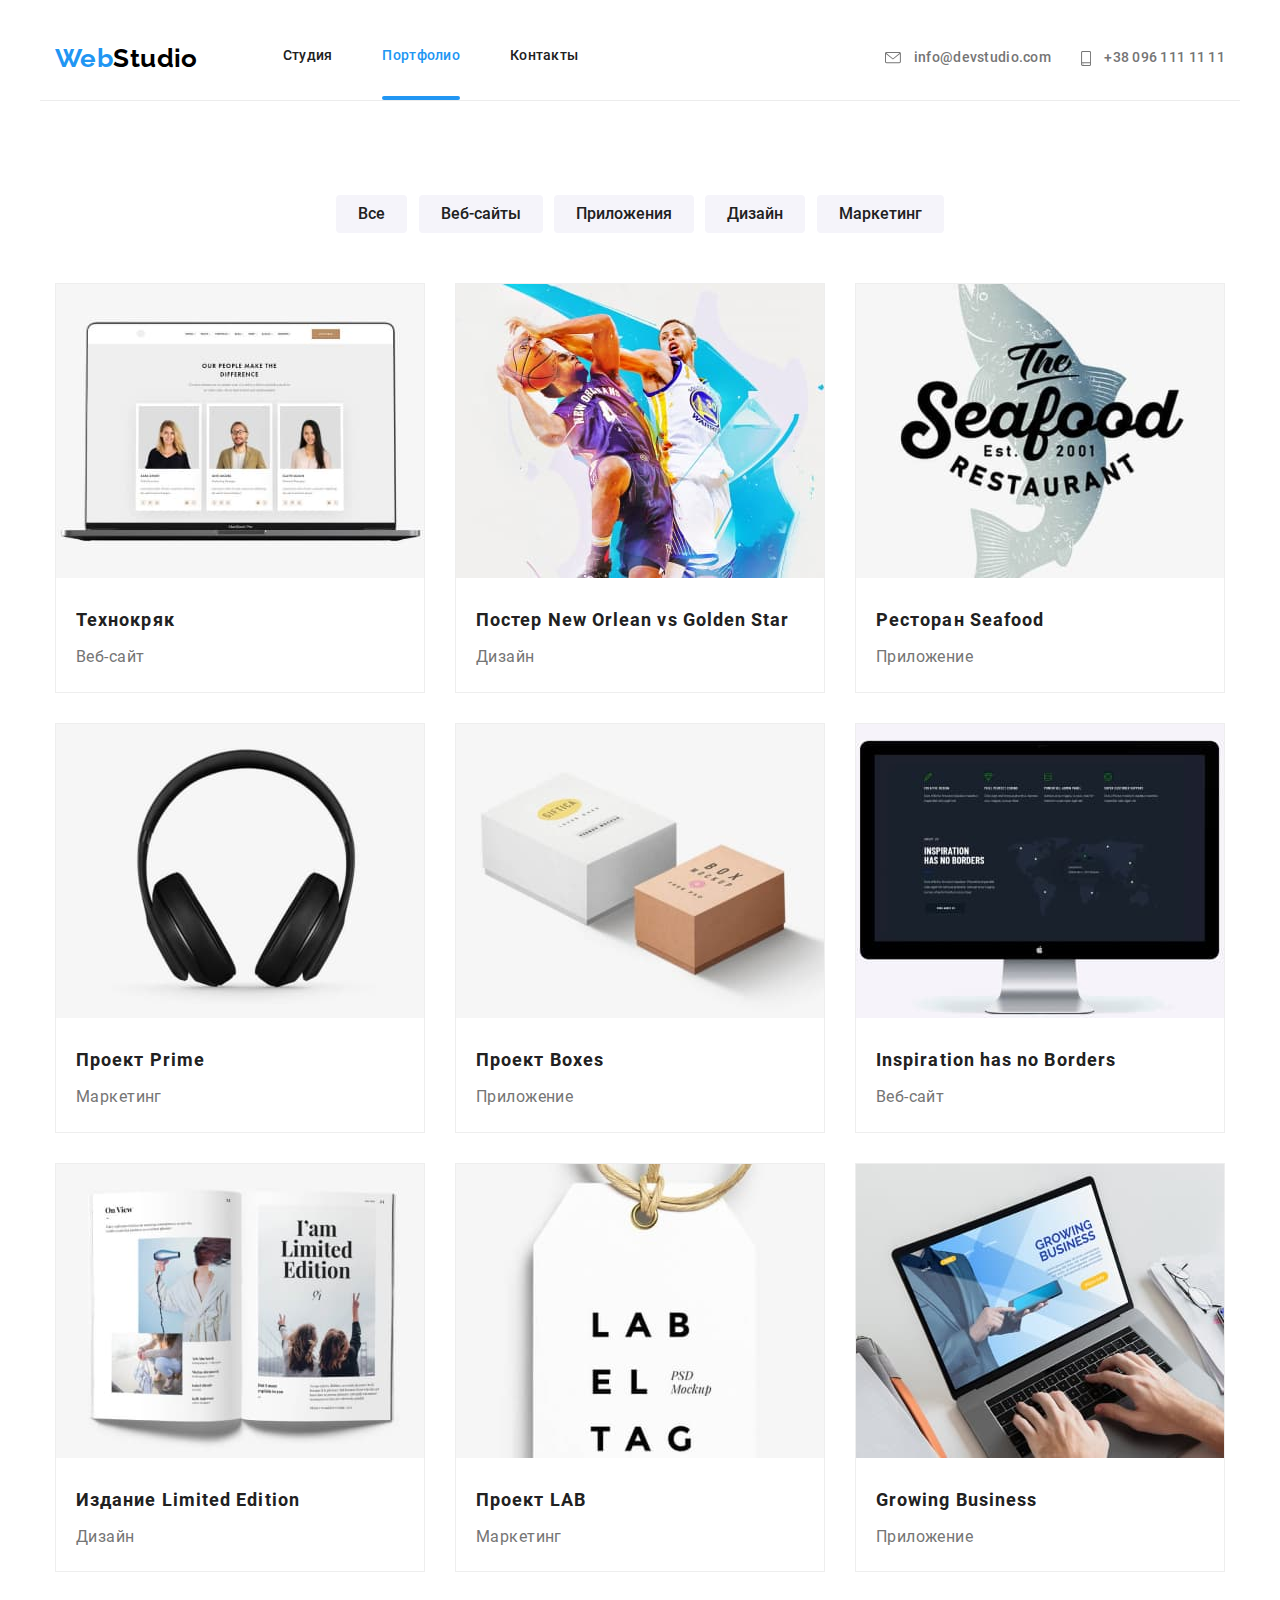
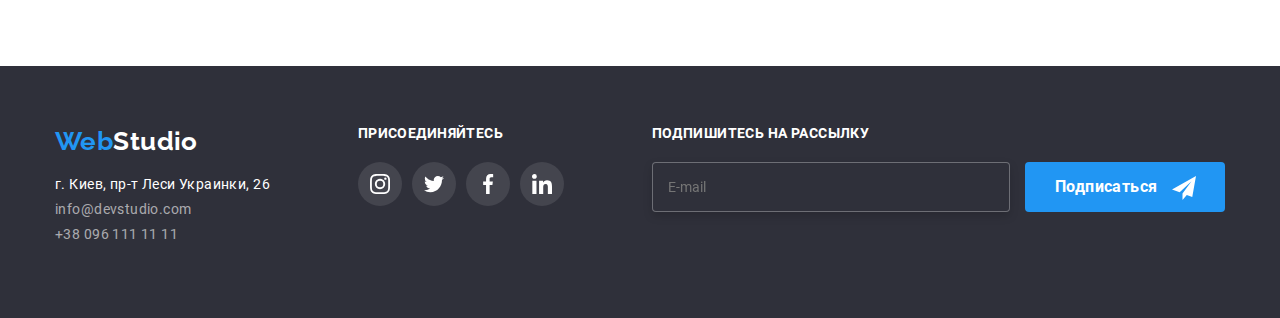
==== commit 0163801b: "Шрифты локально" ====
--- a/portfolio.html
+++ b/portfolio.html
@@ -4,10 +4,10 @@
     <meta charset="UTF-8" />
     <meta name="viewport" content="width=device-width, initial-scale=1.0" />
     <title>Web Studio</title>
-    <link
+    <!-- <link
       href="https://fonts.googleapis.com/css2?family=Raleway:wght@700&family=Roboto:wght@400;500;700;900&display=swap"
       rel="stylesheet"
-    />
+    /> -->
     <link
       rel="stylesheet"
       href="https://cdnjs.cloudflare.com/ajax/libs/modern-normalize/0.7.0/modern-normalize.min.css"
--- a/css/main.min.css
+++ b/css/main.min.css
@@ -1,2 +1,2 @@
-.container,.overlay,.footer-main,.modal .button{margin-left:auto;margin-right:auto}body{background-color:#fff;color:#757575;font-family:Roboto,sans-serif;font-size:14px;line-height:1.14;letter-spacing:0.03em}body.modal-open{overflow:hidden}button{font-family:inherit}h1,h2,h3,h4,h5,h6,p{margin-top:0;margin-bottom:0}.visually-hidden{position:absolute !important;clip:rect(1px 1px 1px 1px);clip:rect(1px, 1px, 1px, 1px);padding:0 !important;border:0 !important;height:1px !important;width:1px !important;overflow:hidden}.list{list-style:none;padding:0;margin:0}.container{padding-left:15px;padding-right:15px}@media screen and (min-width: 480px){.container{width:480px}}@media screen and (min-width: 768px){.container{width:768px}}@media screen and (min-width: 1200px){.container{width:1200px}}.main-nav{position:relative;border-bottom:1px solid #ececec;padding-top:16px;display:-webkit-box;display:-ms-flexbox;display:flex;-webkit-box-align:center;-ms-flex-align:center;align-items:center;-webkit-box-pack:justify;-ms-flex-pack:justify;justify-content:space-between}@media screen and (max-width: 767px){.main-nav{padding-bottom:16px}}.button{display:inline-block;width:200px;height:50px;padding:10px 32px;border-radius:4px;border-width:0px;color:#fff;background-color:#2196f3;font-weight:bold;font-size:16px;line-height:1.87;text-decoration:none;text-align:center}.button.subscribe{margin-top:20px;padding:10px 28px 10px 29px}@media screen and (min-width: 1200px){.button.subscribe{margin-top:0}}.section{padding-bottom:60px}@media screen and (min-width: 1200px){.section{padding-bottom:94px}}.section-title{margin-bottom:50px;color:#212121;font-weight:700;text-align:center;font-size:28px;line-height:1.17}@media screen and (min-width: 1200px){.section-title{font-size:36px}}.img-social{display:-webkit-box;display:-ms-flexbox;display:flex;-webkit-box-align:center;-ms-flex-align:center;align-items:center;-webkit-box-pack:center;-ms-flex-pack:center;justify-content:center;height:44px;width:44px;border-radius:50%;background-color:#fff;color:#afb1b8;fill:currentColor;-webkit-transition:background-color 250ms cubic-bezier(0.4, 0, 0.2, 1),color 250ms cubic-bezier(0.4, 0, 0.2, 1);transition:background-color 250ms cubic-bezier(0.4, 0, 0.2, 1),color 250ms cubic-bezier(0.4, 0, 0.2, 1)}.img-social:hover,.img-social:focus{background-color:#2196f3;color:#fff}.social-list{display:-webkit-box;display:-ms-flexbox;display:flex;-webkit-box-align:center;-ms-flex-align:center;align-items:center;-webkit-box-pack:center;-ms-flex-pack:center;justify-content:center;margin-bottom:24px;margin-top:16px}@media screen and (min-width: 1200px){.social-list{margin-bottom:30px}}.social-list .item+.item{margin-left:10px}.logo{font-family:Raleway,sans-serif;font-weight:bold;text-decoration:none;font-size:24px;line-height:1.16;width:145px;display:inline-block}@media screen and (min-width: 1200px){.logo{font-size:26px;line-height:1.19}}.logo-web{color:#2196f3}.logo-studio{color:#000000}@media screen and (min-width: 768px){.site-nav{display:-webkit-box;display:-ms-flexbox;display:flex;margin-left:85px}.site-nav .item+.item{margin-left:50px}}@media screen and (max-width: 767px){.container-nav{text-align:center;padding-top:60px;font-size:18px;line-height:1.16;display:none;position:absolute;top:100%;left:0;width:100%;height:393px;background:#fff;-webkit-box-shadow:0px 4px 8px rgba(0,0,0,0.04),0px 2px 4px rgba(0,0,0,0.08),0px 1px 3px rgba(240,235,235,0.16);box-shadow:0px 4px 8px rgba(0,0,0,0.04),0px 2px 4px rgba(0,0,0,0.08),0px 1px 3px rgba(240,235,235,0.16)}.container-nav.is-open{display:block;z-index:999}}@media screen and (min-width: 768px){.container-nav{display:-webkit-box;display:-ms-flexbox;display:flex;-webkit-box-align:center;-ms-flex-align:center;align-items:center;-webkit-box-pack:justify;-ms-flex-pack:justify;justify-content:space-between;width:100%}}.button-menu{display:inline-block;border:0;background-color:#fff;color:#212121;fill:currentColor;-webkit-transition:color 250ms cubic-bezier(0.4, 0, 0.2, 1);transition:color 250ms cubic-bezier(0.4, 0, 0.2, 1)}@media screen and (min-width: 768px){.button-menu{display:none}}.button-menu:hover{color:#2196f3;outline-color:#fff}.button-menu .icon-cross{display:none}.button-menu.is-open .icon-cross{display:block}.button-menu.is-open .icon-menu{display:none}.site-nav-link{display:inline-block;padding-bottom:40px;color:#212121;font-weight:500;letter-spacing:0.02em;text-decoration:none;-webkit-transition:color 250ms cubic-bezier(0.4, 0, 0.2, 1);transition:color 250ms cubic-bezier(0.4, 0, 0.2, 1)}@media screen and (max-width: 767px){.site-nav-link.current{padding-bottom:44px}}@media screen and (min-width: 768px){.site-nav-link{display:block;padding-top:32px;padding-bottom:32px}}.site-nav-link:hover,.site-nav-link:focus,.site-nav-link.current{color:#2196f3}.site-nav-link.current::after{content:'';display:block;width:100%;height:4px;background:#2196f3;border-radius:2px;-webkit-transform:translateY(4px);transform:translateY(4px)}@media screen and (min-width: 768px){.site-nav-link.current::after{-webkit-transform:translateY(32px);transform:translateY(32px)}}.adress{margin-left:auto;font-style:normal}@media screen and (max-width: 767px){.adress-nav{font-size:18px;line-height:1.16}.adress-nav .item+.item{margin-top:16px}}@media screen and (min-width: 768px) and (max-width: 1199px){.adress-nav .item+.item{margin-top:10px}}@media screen and (min-width: 1200px){.adress-nav{display:-webkit-box;display:-ms-flexbox;display:flex}.adress-nav .item+.item{margin-left:30px}}.adress-link{color:#757575;font-weight:500;letter-spacing:0.02em;text-decoration:none;-webkit-transition:color 250ms cubic-bezier(0.4, 0, 0.2, 1);transition:color 250ms cubic-bezier(0.4, 0, 0.2, 1)}.adress-link:focus,.adress-link:hover{color:#2196f3}.icon-header{margin-right:10px;fill:currentColor;vertical-align:middle}.overlay{display:-webkit-box;display:-ms-flexbox;display:flex;-webkit-box-align:center;-ms-flex-align:center;align-items:center;-webkit-box-pack:center;-ms-flex-pack:center;justify-content:center;max-width:480px;height:400px;background-image:-webkit-gradient(linear, left top, left bottom, from(rgba(47,48,58,0.4)), to(rgba(47,48,58,0.4))),url("../images/Header/HeaderMobile.jpg");background-image:linear-gradient(rgba(47,48,58,0.4), rgba(47,48,58,0.4)),url("../images/Header/HeaderMobile.jpg");background-position:center;background-repeat:no-repeat;background-size:cover;background-color:rgba(47,48,58,0.4)}@media screen and (min-width: 768px){.overlay{max-width:768px}}@media screen and (min-width: 1200px){.overlay{max-width:1600px;min-width:1200px;height:600px}}@media screen and (min-device-pixel-ratio: 2), screen and (-webkit-min-device-pixel-ratio: 2), screen and (min-resolution: 192dpi), screen and (min-resolution: 2dppx){.overlay{background-image:-webkit-gradient(linear, left top, left bottom, from(rgba(47,48,58,0.4)), to(rgba(47,48,58,0.4))),url("../images/Header/HeaderMobile@2x.jpg");background-image:linear-gradient(rgba(47,48,58,0.4), rgba(47,48,58,0.4)),url("../images/Header/HeaderMobile@2x.jpg")}}@media screen and (min-width: 768px){.overlay{background-image:-webkit-gradient(linear, left top, left bottom, from(rgba(47,48,58,0.4)), to(rgba(47,48,58,0.4))),url("../images/Header/HeaderTablet.jpg");background-image:linear-gradient(rgba(47,48,58,0.4), rgba(47,48,58,0.4)),url("../images/Header/HeaderTablet.jpg")}}@media screen and (min-width: 768px) and (min-device-pixel-ratio: 2), screen and (min-width: 768px) and (-webkit-min-device-pixel-ratio: 2), screen and (min-width: 768px) and (min-resolution: 192dpi), screen and (min-width: 768px) and (min-resolution: 2dppx){.overlay{background-image:-webkit-gradient(linear, left top, left bottom, from(rgba(47,48,58,0.4)), to(rgba(47,48,58,0.4))),url("../images/Header/HeaderTablet@2x.jpg");background-image:linear-gradient(rgba(47,48,58,0.4), rgba(47,48,58,0.4)),url("../images/Header/HeaderTablet@2x.jpg")}}@media screen and (min-width: 1200px){.overlay{background-image:-webkit-gradient(linear, left top, left bottom, from(rgba(47,48,58,0.4)), to(rgba(47,48,58,0.4))),url("../images/Header/HeaderDesktop.jpg");background-image:linear-gradient(rgba(47,48,58,0.4), rgba(47,48,58,0.4)),url("../images/Header/HeaderDesktop.jpg")}}@media screen and (min-width: 1200px) and (min-device-pixel-ratio: 2), screen and (min-width: 1200px) and (-webkit-min-device-pixel-ratio: 2), screen and (min-width: 1200px) and (min-resolution: 192dpi), screen and (min-width: 1200px) and (min-resolution: 2dppx){.overlay{background-image:-webkit-gradient(linear, left top, left bottom, from(rgba(47,48,58,0.4)), to(rgba(47,48,58,0.4))),url("../images/Header/HeaderDesktop@2x.jpg");background-image:linear-gradient(rgba(47,48,58,0.4), rgba(47,48,58,0.4)),url("../images/Header/HeaderDesktop@2x.jpg")}}.hero{text-align:center;margin-bottom:44px}@media screen and (min-width: 1200px){.hero{margin-bottom:94px}}.hero-title{margin-bottom:30px;color:#fff;font-weight:900;font-size:26px;line-height:1.61;letter-spacing:0.06em;text-transform:uppercase}@media screen and (min-width: 1200px){.hero-title{font-weight:900;font-size:44px;line-height:1.36}}@media screen and (min-width: 768px){.feature-list{display:-webkit-box;display:-ms-flexbox;display:flex;-ms-flex-wrap:wrap;flex-wrap:wrap}}@media screen and (min-width: 1200px){.feature-list{-ms-flex-wrap:nowrap;flex-wrap:nowrap}}.feature-list .title{margin-bottom:10px;color:#212121;font-weight:700;text-transform:uppercase;font-size:14px}@media screen and (max-width: 767px){.feature-list .title{text-align:center}}@media screen and (max-width: 1199px){.feature-list .item{margin-bottom:30px}}@media screen and (min-width: 768px){.feature-list .item{width:calc((100% - 60px) / 2)}}@media screen and (min-width: 1200px){.feature-list .item{width:calc((100% - 90px) / 3)}}@media screen and (min-width: 768px){.feature-list .item:nth-child(2n){margin-left:30px}}@media screen and (min-width: 1200px){.feature-list .item+.item{margin-left:30px}}.feature-list .text{line-height:1.71}.feature-container{display:-webkit-box;display:-ms-flexbox;display:flex;-webkit-box-align:center;-ms-flex-align:center;align-items:center;-webkit-box-pack:center;-ms-flex-pack:center;justify-content:center;background:#f5f4fa;border-radius:4px;margin-bottom:30px;width:100%;height:120px}@media screen and (max-width: 1199px){.todo-section{display:none}}.todo-list{display:-webkit-box;display:-ms-flexbox;display:flex;-webkit-box-align:center;-ms-flex-align:center;align-items:center;-webkit-box-pack:justify;-ms-flex-pack:justify;justify-content:space-between}.todo-container{position:relative}.todo-text{position:absolute;bottom:0;left:0;display:-webkit-box;display:-ms-flexbox;display:flex;-webkit-box-align:center;-ms-flex-align:center;align-items:center;-webkit-box-pack:center;-ms-flex-pack:center;justify-content:center;width:100%;height:70px;background:rgba(47,48,58,0.8);font-weight:700;text-transform:uppercase;color:#ffffff}.team-list{text-align:center}@media screen and (min-width: 768px){.team-list{display:-webkit-box;display:-ms-flexbox;display:flex;-webkit-box-align:center;-ms-flex-align:center;align-items:center;-webkit-box-pack:justify;-ms-flex-pack:justify;justify-content:space-between;-ms-flex-wrap:wrap;flex-wrap:wrap}}@media screen and (min-width: 1200px){.team-list{-ms-flex-wrap:nowrap;flex-wrap:nowrap}}.team-list .title{margin-bottom:10px;color:#212121;font-weight:500;font-size:16px;line-height:1.19}.team-list .text{display:inline-block;font-size:16px;line-height:1.19px}.team-list .img{margin-bottom:30px;width:100%}@media screen and (min-width: 1200px){.team-list .img{width:270px}}.team-item{background:#ffffff;-webkit-box-shadow:0px 2px 1px rgba(0,0,0,0.2),0px 1px 1px rgba(0,0,0,0.14),0px 1px 3px rgba(0,0,0,0.12);box-shadow:0px 2px 1px rgba(0,0,0,0.2),0px 1px 1px rgba(0,0,0,0.14),0px 1px 3px rgba(0,0,0,0.12);border-radius:0px 0px 4px 4px;overflow:hidden}@media screen and (max-width: 1199px){.team-item{margin-bottom:30px}}@media screen and (min-width: 768px){.team-item{width:calc((100% - 60px) / 2)}}@media screen and (min-width: 1200px){.team-item{width:calc((100% - 90px) / 3)}}@media screen and (min-width: 768px){.team-item:nth-child(2n){margin-left:30px}}@media screen and (min-width: 1200px){.team-item+.team-item{margin-left:30px}}.client-list{display:-webkit-box;display:-ms-flexbox;display:flex;-webkit-box-align:center;-ms-flex-align:center;align-items:center;-webkit-box-pack:center;-ms-flex-pack:center;justify-content:center;-ms-flex-wrap:wrap;flex-wrap:wrap}@media screen and (min-width: 1200px){.client-list{-ms-flex-wrap:nowrap;flex-wrap:nowrap}}.client-list .item{display:-webkit-box;display:-ms-flexbox;display:flex;-webkit-box-align:center;-ms-flex-align:center;align-items:center;-webkit-box-pack:center;-ms-flex-pack:center;justify-content:center;height:90px;border:1px solid #afb1b8;border-radius:4px;color:#afb1b8;-webkit-transition:border 250ms cubic-bezier(0.4, 0, 0.2, 1),color 250ms cubic-bezier(0.4, 0, 0.2, 1);transition:border 250ms cubic-bezier(0.4, 0, 0.2, 1),color 250ms cubic-bezier(0.4, 0, 0.2, 1)}.client-list .item:hover,.client-list .item:focus{border:1px solid #2196f3;color:#2196f3}.client-li{width:calc((100% - 30px) / 2)}@media screen and (max-width: 767px){.client-li:not(:nth-child(2n)){margin-right:30px}.client-li:not(:nth-last-child(-n+2)){margin-bottom:30px}}@media screen and (min-width: 768px){.client-li{width:calc((100% - 60px) / 3)}}@media screen and (min-width: 768px) and (max-width: 1199px){.client-li:not(:nth-child(3n)){margin-right:30px}.client-li:not(:nth-last-child(-n+3)){margin-bottom:30px}}@media screen and (min-width: 1200px){.client-li{width:170px}.client-li:not(:last-child){margin-right:30px}}.img-client{--color1: currentColor}.footer-main{text-align:center;padding:60px 0px;height:603px;max-width:480px;background:#2f303a}@media screen and (min-width: 768px){.footer-main{height:463px;max-width:768px}}@media screen and (min-width: 1200px){.footer-main{height:252px;max-width:1600px;min-width:1200px;text-align:left}}.footer-adress{font-style:normal}.footer-adress .post{color:#fff;font-size:14px;line-height:1.71x}.footer-adress .item+.item{margin-top:8px}@media screen and (min-width: 1200px){.footer-adress .item+.item{margin-top:9px}}.footer-adress .link{color:rgba(255,255,255,0.6);line-height:1.71x;text-decoration:none}.footer-adress .link:hover,.footer-adress .link:focus{color:#2196f3}.footer-header{font-weight:700;text-transform:uppercase;color:#fff;margin-bottom:20px}@media screen and (max-width: 767px){.footer-header{margin-top:60px}}.footer .logo{display:inline-block;margin-bottom:20px}.footer .logo-studio{color:#fff}@media screen and (min-width: 768px) and (max-width: 1199px){.footer form{margin-top:60px;width:450px}}@media screen and (min-width: 768px){.footer.container{display:-webkit-box;display:-ms-flexbox;display:flex;-webkit-box-pack:center;-ms-flex-pack:center;justify-content:center;-ms-flex-wrap:wrap;flex-wrap:wrap}}@media screen and (min-width: 1200px){.footer.container{display:-webkit-box;display:-ms-flexbox;display:flex;-webkit-box-pack:justify;-ms-flex-pack:justify;justify-content:space-between}}@media screen and (min-width: 768px) and (max-width: 1199px){.footer-list{margin-left:165px}}.img-footer{background:rgba(255,255,255,0.1);color:#fff}.img-sent{fill:currentColor;margin-left:10px;vertical-align:middle}.footer-input{width:100%;height:50px;border:1px solid rgba(255,255,255,0.3);-webkit-filter:drop-shadow(0px 4px 4px rgba(0,0,0,0.15));filter:drop-shadow(0px 4px 4px rgba(0,0,0,0.15));border-radius:4px;margin-right:12px;background-color:#2f303a;color:rgba(255,255,255,0.6);padding:16px 15px}@media screen and (min-width: 768px){.footer-input{width:450px}}@media screen and (min-width: 1200px){.footer-input{width:358px}}.filter{margin-top:60px;margin-bottom:5px}@media screen and (min-width: 768px){.filter{margin-bottom:30px;text-align:center}}@media screen and (min-width: 1200px){.filter{margin-top:94px;margin-bottom:50px}}.button-work{color:#212121;font-weight:500;font-size:16px;line-height:1.62;text-align:center;background-color:#f5f4fa;border-radius:4px;border-width:0;-webkit-box-shadow:none;box-shadow:none;padding:6px 22px;-webkit-transition:color 250ms cubic-bezier(0.4, 0, 0.2, 1),background-color 250ms cubic-bezier(0.4, 0, 0.2, 1),-webkit-box-shadow 250ms cubic-bezier(0.4, 0, 0.2, 1);transition:color 250ms cubic-bezier(0.4, 0, 0.2, 1),background-color 250ms cubic-bezier(0.4, 0, 0.2, 1),-webkit-box-shadow 250ms cubic-bezier(0.4, 0, 0.2, 1);transition:color 250ms cubic-bezier(0.4, 0, 0.2, 1),background-color 250ms cubic-bezier(0.4, 0, 0.2, 1),box-shadow 250ms cubic-bezier(0.4, 0, 0.2, 1);transition:color 250ms cubic-bezier(0.4, 0, 0.2, 1),background-color 250ms cubic-bezier(0.4, 0, 0.2, 1),box-shadow 250ms cubic-bezier(0.4, 0, 0.2, 1),-webkit-box-shadow 250ms cubic-bezier(0.4, 0, 0.2, 1)}@media screen and (max-width: 767px){.button-work{margin-bottom:15px}}.button-work:not(:last-child){margin-right:8px}.button-work:hover,.button-work:focus{color:#fff;outline-color:#2196f3;background-color:#2196f3;-webkit-box-shadow:0px 2px 2px rgba(0,0,0,0.12),0px 1px 2px rgba(0,0,0,0.08),0px 3px 1px rgba(0,0,0,0.1);box-shadow:0px 2px 2px rgba(0,0,0,0.12),0px 1px 2px rgba(0,0,0,0.08),0px 3px 1px rgba(0,0,0,0.1)}.work-list{display:-webkit-box;display:-ms-flexbox;display:flex;-ms-flex-wrap:wrap;flex-wrap:wrap}.work-list .element{background-color:#fff;border:1px solid #eeeeee;-webkit-box-shadow:none;box-shadow:none;-webkit-transition:-webkit-box-shadow 250ms cubic-bezier(0.4, 0, 0.2, 1);transition:-webkit-box-shadow 250ms cubic-bezier(0.4, 0, 0.2, 1);transition:box-shadow 250ms cubic-bezier(0.4, 0, 0.2, 1);transition:box-shadow 250ms cubic-bezier(0.4, 0, 0.2, 1), -webkit-box-shadow 250ms cubic-bezier(0.4, 0, 0.2, 1);margin-bottom:30px}.work-list .element:last-child{margin-bottom:0px}@media screen and (min-width: 768px) and (max-width: 1199px){.work-list .element{width:calc((100% - 30px) / 2);margin-right:30px}.work-list .element:nth-child(2n){margin-right:0px}}@media screen and (min-width: 1200px){.work-list .element{width:calc((100% - 2 * 30px) / 3);margin-right:30px}.work-list .element:nth-child(3n){margin-right:0px}.work-list .element:nth-last-child(-n+3){margin-bottom:0px}}.work-list .element:hover{-webkit-box-shadow:1px 4px 6px rgba(0,0,0,0.16),0px 4px 4px rgba(0,0,0,0.06),0px 1px 1px rgba(0,0,0,0.12);box-shadow:1px 4px 6px rgba(0,0,0,0.16),0px 4px 4px rgba(0,0,0,0.06),0px 1px 1px rgba(0,0,0,0.12)}.work-list .element:hover .item{-webkit-transform:translateY(0);transform:translateY(0)}.work-list .title{margin-bottom:4px;color:#212121;font-weight:700;font-size:18px;line-height:2;letter-spacing:0.06em}.work-list .item{position:absolute;top:0px;left:0px;width:100%;height:100%;padding:63px 24px;font-size:18px;line-height:1.56;color:#fff;background:rgba(33,150,243,0.9);-webkit-transform:translateY(100%);transform:translateY(100%);-webkit-transition:-webkit-transform 250ms cubic-bezier(0.4, 0, 0.2, 1);transition:-webkit-transform 250ms cubic-bezier(0.4, 0, 0.2, 1);transition:transform 250ms cubic-bezier(0.4, 0, 0.2, 1);transition:transform 250ms cubic-bezier(0.4, 0, 0.2, 1), -webkit-transform 250ms cubic-bezier(0.4, 0, 0.2, 1)}.work-list .text{font-size:16px;line-height:1.87;color:#757575}.work-list .elem{padding:20px;text-decoration:none}.work-list .link{text-decoration:none}.work-list-img{position:relative;overflow:hidden}.work-list-img img{height:294px;-o-object-fit:cover;object-fit:cover}@media screen and (min-width: 768px){.work-list-img img{width:354px}}@media screen and (min-width: 1200px){.work-list-img img{width:370px}}.backdrope{position:fixed;top:0px;left:0px;width:100%;height:100%;background:rgba(0,0,0,0.2);overflow-y:scroll;opacity:1;-webkit-transition:opacity 250ms cubic-bezier(0.4, 0, 0.2, 1);transition:opacity 250ms cubic-bezier(0.4, 0, 0.2, 1)}.backdrope.is-hidden{opacity:0;pointer-events:none}.modal{position:absolute;width:450px;height:609px;left:50%;top:15px;-webkit-transform:translate(-50%, 0);transform:translate(-50%, 0);padding:40px;background-color:#fff;-webkit-box-shadow:0px 1px 3px rgba(0,0,0,0.12),0px 1px 1px rgba(0,0,0,0.14),0px 2px 1px rgba(0,0,0,0.2);box-shadow:0px 1px 3px rgba(0,0,0,0.12),0px 1px 1px rgba(0,0,0,0.14),0px 2px 1px rgba(0,0,0,0.2);border-radius:4px}@media screen and (min-width: 1200px){.modal{width:528px;height:581px}}@media screen and (min-width: 768px){.modal{left:50%;top:50%;-webkit-transform:translate(-50%, -50%);transform:translate(-50%, -50%)}}.modal .button{display:block}.form-title{margin-bottom:12px;color:#212121;font-weight:700;font-size:20px;line-height:1.15;text-align:center}textarea{resize:none;width:100%;height:120px;padding:12px 16px}textarea:focus+.img-form{color:#2196f3}textarea:focus{border:1px solid #2196f3;outline:0}.form-field{position:relative;margin-bottom:10px;display:-webkit-box;display:-ms-flexbox;display:flex;-webkit-box-orient:vertical;-webkit-box-direction:normal;-ms-flex-direction:column;flex-direction:column}.form-label{font-size:12px;line-height:1.16;letter-spacing:0.01em;margin-bottom:4px}.form-input{height:40px;padding:12px 42px;color:black;-webkit-transition:color 250ms cubic-bezier(0.4, 0, 0.2, 1);transition:color 250ms cubic-bezier(0.4, 0, 0.2, 1)}.form-input:focus+.img-form{color:#2196f3}.form-input:focus{border:1px solid #2196f3;outline:0}.form-allow{margin-top:20px;margin-bottom:30px}.button-close{position:absolute;right:14px;top:14px;width:30px;height:30px;border-radius:50%;background:#ffffff;border:1px solid rgba(0,0,0,0.1);display:-webkit-box;display:-ms-flexbox;display:flex;-webkit-box-align:center;-ms-flex-align:center;align-items:center;-webkit-box-pack:center;-ms-flex-pack:center;justify-content:center;color:black;-webkit-transition:color 250ms cubic-bezier(0.4, 0, 0.2, 1);transition:color 250ms cubic-bezier(0.4, 0, 0.2, 1)}.button-close:hover,.button-close:focus{color:#2196f3}.img-close{fill:currentColor}.img-color{display:-webkit-box;display:-ms-flexbox;display:flex;-webkit-box-align:center;-ms-flex-align:center;align-items:center;-webkit-box-pack:center;-ms-flex-pack:center;justify-content:center;fill:currentColor}.form-link{color:#2196f3}.img-form{color:#212121;position:absolute;bottom:11px;left:12px;display:inline-block;width:18px;height:18px}.checkbox{appearance:none;-moz-appearance:none;-webkit-appearance:none;position:absolute}.checkbox:checked+.checkbox-label::before{background-color:#2196f3;background-image:url("../images/icon_check.svg");border-width:0}.checkbox-label{display:inline-block;font-size:12px;line-height:1.16}@media screen and (min-width: 1200px){.checkbox-label{font-size:14px;line-height:1.71}}.checkbox-label::before{content:'';display:inline-block;width:16px;height:15px;border:2px solid #212121;vertical-align:middle;margin-right:8px}
+@font-face{font-family:'Raleway';font-style:normal;font-weight:700;src:local(""),url("../../fonts/raleway-v17-latin_cyrillic-700.woff2") format("woff2"),url("../../fonts/raleway-v17-latin_cyrillic-700.woff") format("woff")}@font-face{font-family:'Roboto';font-style:normal;font-weight:400;src:local("Roboto"),local("Roboto-Regular"),url("../../fonts/roboto-v20-latin_cyrillic-regular.woff2") format("woff2"),url("../../fonts/roboto-v20-latin_cyrillic-regular.woff") format("woff")}@font-face{font-family:'Roboto';font-style:normal;font-weight:500;src:local("Roboto Medium"),local("Roboto-Medium"),url("../../fonts/roboto-v20-latin_cyrillic-500.woff2") format("woff2"),url("../../fonts/roboto-v20-latin_cyrillic-500.woff") format("woff")}@font-face{font-family:'Roboto';font-style:normal;font-weight:700;src:local("Roboto Bold"),local("Roboto-Bold"),url("../../fonts/roboto-v20-latin_cyrillic-700.woff2") format("woff2"),url("../../fonts/roboto-v20-latin_cyrillic-700.woff") format("woff")}@font-face{font-family:'Roboto';font-style:normal;font-weight:900;src:local("Roboto Black"),local("Roboto-Black"),url("../../fonts/roboto-v20-latin_cyrillic-900.woff2") format("woff2"),url("../../fonts/roboto-v20-latin_cyrillic-900.woff") format("woff")}.container,.overlay,.footer-main,.modal .button{margin-left:auto;margin-right:auto}body{background-color:#fff;color:#757575;font-family:Roboto,sans-serif;font-size:14px;line-height:1.14;letter-spacing:0.03em}body.modal-open{overflow:hidden}button{font-family:inherit}h1,h2,h3,h4,h5,h6,p{margin-top:0;margin-bottom:0}.visually-hidden{position:absolute !important;clip:rect(1px 1px 1px 1px);clip:rect(1px, 1px, 1px, 1px);padding:0 !important;border:0 !important;height:1px !important;width:1px !important;overflow:hidden}.list{list-style:none;padding:0;margin:0}.container{padding-left:15px;padding-right:15px}@media screen and (min-width: 480px){.container{width:480px}}@media screen and (min-width: 768px){.container{width:768px}}@media screen and (min-width: 1200px){.container{width:1200px}}.main-nav{position:relative;border-bottom:1px solid #ececec;padding-top:16px;display:-webkit-box;display:-ms-flexbox;display:flex;-webkit-box-align:center;-ms-flex-align:center;align-items:center;-webkit-box-pack:justify;-ms-flex-pack:justify;justify-content:space-between}@media screen and (max-width: 767px){.main-nav{padding-bottom:16px}}.button{display:inline-block;width:200px;height:50px;padding:10px 32px;border-radius:4px;border-width:0px;color:#fff;background-color:#2196f3;font-weight:bold;font-size:16px;line-height:1.87;text-decoration:none;text-align:center}.button.subscribe{margin-top:20px;padding:10px 28px 10px 29px}@media screen and (min-width: 1200px){.button.subscribe{margin-top:0}}.section{padding-bottom:60px}@media screen and (min-width: 1200px){.section{padding-bottom:94px}}.section-title{margin-bottom:50px;color:#212121;font-weight:700;text-align:center;font-size:28px;line-height:1.17}@media screen and (min-width: 1200px){.section-title{font-size:36px}}.img-social{display:-webkit-box;display:-ms-flexbox;display:flex;-webkit-box-align:center;-ms-flex-align:center;align-items:center;-webkit-box-pack:center;-ms-flex-pack:center;justify-content:center;height:44px;width:44px;border-radius:50%;background-color:#fff;color:#afb1b8;fill:currentColor;-webkit-transition:background-color 250ms cubic-bezier(0.4, 0, 0.2, 1),color 250ms cubic-bezier(0.4, 0, 0.2, 1);transition:background-color 250ms cubic-bezier(0.4, 0, 0.2, 1),color 250ms cubic-bezier(0.4, 0, 0.2, 1)}.img-social:hover,.img-social:focus{background-color:#2196f3;color:#fff}.social-list{display:-webkit-box;display:-ms-flexbox;display:flex;-webkit-box-align:center;-ms-flex-align:center;align-items:center;-webkit-box-pack:center;-ms-flex-pack:center;justify-content:center;margin-bottom:24px;margin-top:16px}@media screen and (min-width: 1200px){.social-list{margin-bottom:30px}}.social-list .item+.item{margin-left:10px}.logo{font-family:Raleway,sans-serif;font-weight:bold;text-decoration:none;font-size:24px;line-height:1.16;width:145px;display:inline-block}@media screen and (min-width: 1200px){.logo{font-size:26px;line-height:1.19}}.logo-web{color:#2196f3}.logo-studio{color:#000000}@media screen and (min-width: 768px){.site-nav{display:-webkit-box;display:-ms-flexbox;display:flex;margin-left:85px}.site-nav .item+.item{margin-left:50px}}@media screen and (max-width: 767px){.container-nav{text-align:center;padding-top:60px;font-size:18px;line-height:1.16;display:none;position:absolute;top:100%;left:0;width:100%;height:393px;background:#fff;-webkit-box-shadow:0px 4px 8px rgba(0,0,0,0.04),0px 2px 4px rgba(0,0,0,0.08),0px 1px 3px rgba(240,235,235,0.16);box-shadow:0px 4px 8px rgba(0,0,0,0.04),0px 2px 4px rgba(0,0,0,0.08),0px 1px 3px rgba(240,235,235,0.16)}.container-nav.is-open{display:block;z-index:999}}@media screen and (min-width: 768px){.container-nav{display:-webkit-box;display:-ms-flexbox;display:flex;-webkit-box-align:center;-ms-flex-align:center;align-items:center;-webkit-box-pack:justify;-ms-flex-pack:justify;justify-content:space-between;width:100%}}.button-menu{display:inline-block;border:0;background-color:#fff;color:#212121;fill:currentColor;-webkit-transition:color 250ms cubic-bezier(0.4, 0, 0.2, 1);transition:color 250ms cubic-bezier(0.4, 0, 0.2, 1)}@media screen and (min-width: 768px){.button-menu{display:none}}.button-menu:hover{color:#2196f3;outline-color:#fff}.button-menu .icon-cross{display:none}.button-menu.is-open .icon-cross{display:block}.button-menu.is-open .icon-menu{display:none}.site-nav-link{display:inline-block;padding-bottom:40px;color:#212121;font-weight:500;letter-spacing:0.02em;text-decoration:none;-webkit-transition:color 250ms cubic-bezier(0.4, 0, 0.2, 1);transition:color 250ms cubic-bezier(0.4, 0, 0.2, 1)}@media screen and (max-width: 767px){.site-nav-link.current{padding-bottom:44px}}@media screen and (min-width: 768px){.site-nav-link{display:block;padding-top:32px;padding-bottom:32px}}.site-nav-link:hover,.site-nav-link:focus,.site-nav-link.current{color:#2196f3}.site-nav-link.current::after{content:'';display:block;width:100%;height:4px;background:#2196f3;border-radius:2px;-webkit-transform:translateY(4px);transform:translateY(4px)}@media screen and (min-width: 768px){.site-nav-link.current::after{-webkit-transform:translateY(32px);transform:translateY(32px)}}.adress{margin-left:auto;font-style:normal}@media screen and (max-width: 767px){.adress-nav{font-size:18px;line-height:1.16}.adress-nav .item+.item{margin-top:16px}}@media screen and (min-width: 768px) and (max-width: 1199px){.adress-nav .item+.item{margin-top:10px}}@media screen and (min-width: 1200px){.adress-nav{display:-webkit-box;display:-ms-flexbox;display:flex}.adress-nav .item+.item{margin-left:30px}}.adress-link{color:#757575;font-weight:500;letter-spacing:0.02em;text-decoration:none;-webkit-transition:color 250ms cubic-bezier(0.4, 0, 0.2, 1);transition:color 250ms cubic-bezier(0.4, 0, 0.2, 1)}.adress-link:focus,.adress-link:hover{color:#2196f3}.icon-header{margin-right:10px;fill:currentColor;vertical-align:middle}.overlay{display:-webkit-box;display:-ms-flexbox;display:flex;-webkit-box-align:center;-ms-flex-align:center;align-items:center;-webkit-box-pack:center;-ms-flex-pack:center;justify-content:center;max-width:480px;height:400px;background-image:-webkit-gradient(linear, left top, left bottom, from(rgba(47,48,58,0.4)), to(rgba(47,48,58,0.4))),url("../images/Header/HeaderMobile.jpg");background-image:linear-gradient(rgba(47,48,58,0.4), rgba(47,48,58,0.4)),url("../images/Header/HeaderMobile.jpg");background-position:center;background-repeat:no-repeat;background-size:cover;background-color:rgba(47,48,58,0.4)}@media screen and (min-width: 768px){.overlay{max-width:768px}}@media screen and (min-width: 1200px){.overlay{max-width:1600px;min-width:1200px;height:600px}}@media screen and (min-device-pixel-ratio: 2), screen and (-webkit-min-device-pixel-ratio: 2), screen and (min-resolution: 192dpi), screen and (min-resolution: 2dppx){.overlay{background-image:-webkit-gradient(linear, left top, left bottom, from(rgba(47,48,58,0.4)), to(rgba(47,48,58,0.4))),url("../images/Header/HeaderMobile@2x.jpg");background-image:linear-gradient(rgba(47,48,58,0.4), rgba(47,48,58,0.4)),url("../images/Header/HeaderMobile@2x.jpg")}}@media screen and (min-width: 768px){.overlay{background-image:-webkit-gradient(linear, left top, left bottom, from(rgba(47,48,58,0.4)), to(rgba(47,48,58,0.4))),url("../images/Header/HeaderTablet.jpg");background-image:linear-gradient(rgba(47,48,58,0.4), rgba(47,48,58,0.4)),url("../images/Header/HeaderTablet.jpg")}}@media screen and (min-width: 768px) and (min-device-pixel-ratio: 2), screen and (min-width: 768px) and (-webkit-min-device-pixel-ratio: 2), screen and (min-width: 768px) and (min-resolution: 192dpi), screen and (min-width: 768px) and (min-resolution: 2dppx){.overlay{background-image:-webkit-gradient(linear, left top, left bottom, from(rgba(47,48,58,0.4)), to(rgba(47,48,58,0.4))),url("../images/Header/HeaderTablet@2x.jpg");background-image:linear-gradient(rgba(47,48,58,0.4), rgba(47,48,58,0.4)),url("../images/Header/HeaderTablet@2x.jpg")}}@media screen and (min-width: 1200px){.overlay{background-image:-webkit-gradient(linear, left top, left bottom, from(rgba(47,48,58,0.4)), to(rgba(47,48,58,0.4))),url("../images/Header/HeaderDesktop.jpg");background-image:linear-gradient(rgba(47,48,58,0.4), rgba(47,48,58,0.4)),url("../images/Header/HeaderDesktop.jpg")}}@media screen and (min-width: 1200px) and (min-device-pixel-ratio: 2), screen and (min-width: 1200px) and (-webkit-min-device-pixel-ratio: 2), screen and (min-width: 1200px) and (min-resolution: 192dpi), screen and (min-width: 1200px) and (min-resolution: 2dppx){.overlay{background-image:-webkit-gradient(linear, left top, left bottom, from(rgba(47,48,58,0.4)), to(rgba(47,48,58,0.4))),url("../images/Header/HeaderDesktop@2x.jpg");background-image:linear-gradient(rgba(47,48,58,0.4), rgba(47,48,58,0.4)),url("../images/Header/HeaderDesktop@2x.jpg")}}.hero{text-align:center;margin-bottom:44px}@media screen and (min-width: 1200px){.hero{margin-bottom:94px}}.hero-title{margin-bottom:30px;color:#fff;font-weight:900;font-size:26px;line-height:1.61;letter-spacing:0.06em;text-transform:uppercase}@media screen and (min-width: 1200px){.hero-title{font-weight:900;font-size:44px;line-height:1.36}}@media screen and (min-width: 768px){.feature-list{display:-webkit-box;display:-ms-flexbox;display:flex;-ms-flex-wrap:wrap;flex-wrap:wrap}}@media screen and (min-width: 1200px){.feature-list{-ms-flex-wrap:nowrap;flex-wrap:nowrap}}.feature-list .title{margin-bottom:10px;color:#212121;font-weight:700;text-transform:uppercase;font-size:14px}@media screen and (max-width: 767px){.feature-list .title{text-align:center}}@media screen and (max-width: 1199px){.feature-list .item{margin-bottom:30px}}@media screen and (min-width: 768px){.feature-list .item{width:calc((100% - 60px) / 2)}}@media screen and (min-width: 1200px){.feature-list .item{width:calc((100% - 90px) / 3)}}@media screen and (min-width: 768px){.feature-list .item:nth-child(2n){margin-left:30px}}@media screen and (min-width: 1200px){.feature-list .item+.item{margin-left:30px}}.feature-list .text{line-height:1.71}.feature-container{display:-webkit-box;display:-ms-flexbox;display:flex;-webkit-box-align:center;-ms-flex-align:center;align-items:center;-webkit-box-pack:center;-ms-flex-pack:center;justify-content:center;background:#f5f4fa;border-radius:4px;margin-bottom:30px;width:100%;height:120px}@media screen and (max-width: 1199px){.todo-section{display:none}}.todo-list{display:-webkit-box;display:-ms-flexbox;display:flex;-webkit-box-align:center;-ms-flex-align:center;align-items:center;-webkit-box-pack:justify;-ms-flex-pack:justify;justify-content:space-between}.todo-container{position:relative}.todo-text{position:absolute;bottom:0;left:0;display:-webkit-box;display:-ms-flexbox;display:flex;-webkit-box-align:center;-ms-flex-align:center;align-items:center;-webkit-box-pack:center;-ms-flex-pack:center;justify-content:center;width:100%;height:70px;background:rgba(47,48,58,0.8);font-weight:700;text-transform:uppercase;color:#ffffff}.team-list{text-align:center}@media screen and (min-width: 768px){.team-list{display:-webkit-box;display:-ms-flexbox;display:flex;-webkit-box-align:center;-ms-flex-align:center;align-items:center;-webkit-box-pack:justify;-ms-flex-pack:justify;justify-content:space-between;-ms-flex-wrap:wrap;flex-wrap:wrap}}@media screen and (min-width: 1200px){.team-list{-ms-flex-wrap:nowrap;flex-wrap:nowrap}}.team-list .title{margin-bottom:10px;color:#212121;font-weight:500;font-size:16px;line-height:1.19}.team-list .text{display:inline-block;font-size:16px;line-height:1.19px}.team-list .img{margin-bottom:30px;width:100%}@media screen and (min-width: 1200px){.team-list .img{width:270px}}.team-item{background:#ffffff;-webkit-box-shadow:0px 2px 1px rgba(0,0,0,0.2),0px 1px 1px rgba(0,0,0,0.14),0px 1px 3px rgba(0,0,0,0.12);box-shadow:0px 2px 1px rgba(0,0,0,0.2),0px 1px 1px rgba(0,0,0,0.14),0px 1px 3px rgba(0,0,0,0.12);border-radius:0px 0px 4px 4px;overflow:hidden}@media screen and (max-width: 1199px){.team-item{margin-bottom:30px}}@media screen and (min-width: 768px){.team-item{width:calc((100% - 60px) / 2)}}@media screen and (min-width: 1200px){.team-item{width:calc((100% - 90px) / 3)}}@media screen and (min-width: 768px){.team-item:nth-child(2n){margin-left:30px}}@media screen and (min-width: 1200px){.team-item+.team-item{margin-left:30px}}.client-list{display:-webkit-box;display:-ms-flexbox;display:flex;-webkit-box-align:center;-ms-flex-align:center;align-items:center;-webkit-box-pack:center;-ms-flex-pack:center;justify-content:center;-ms-flex-wrap:wrap;flex-wrap:wrap}@media screen and (min-width: 1200px){.client-list{-ms-flex-wrap:nowrap;flex-wrap:nowrap}}.client-list .item{display:-webkit-box;display:-ms-flexbox;display:flex;-webkit-box-align:center;-ms-flex-align:center;align-items:center;-webkit-box-pack:center;-ms-flex-pack:center;justify-content:center;height:90px;border:1px solid #afb1b8;border-radius:4px;color:#afb1b8;-webkit-transition:border 250ms cubic-bezier(0.4, 0, 0.2, 1),color 250ms cubic-bezier(0.4, 0, 0.2, 1);transition:border 250ms cubic-bezier(0.4, 0, 0.2, 1),color 250ms cubic-bezier(0.4, 0, 0.2, 1)}.client-list .item:hover,.client-list .item:focus{border:1px solid #2196f3;color:#2196f3}.client-li{width:calc((100% - 30px) / 2)}@media screen and (max-width: 767px){.client-li:not(:nth-child(2n)){margin-right:30px}.client-li:not(:nth-last-child(-n+2)){margin-bottom:30px}}@media screen and (min-width: 768px){.client-li{width:calc((100% - 60px) / 3)}}@media screen and (min-width: 768px) and (max-width: 1199px){.client-li:not(:nth-child(3n)){margin-right:30px}.client-li:not(:nth-last-child(-n+3)){margin-bottom:30px}}@media screen and (min-width: 1200px){.client-li{width:170px}.client-li:not(:last-child){margin-right:30px}}.img-client{--color1: currentColor}.footer-main{text-align:center;padding:60px 0px;height:603px;max-width:480px;background:#2f303a}@media screen and (min-width: 768px){.footer-main{height:463px;max-width:768px}}@media screen and (min-width: 1200px){.footer-main{height:252px;max-width:1600px;min-width:1200px;text-align:left}}.footer-adress{font-style:normal}.footer-adress .post{color:#fff;font-size:14px;line-height:1.71x}.footer-adress .item+.item{margin-top:8px}@media screen and (min-width: 1200px){.footer-adress .item+.item{margin-top:9px}}.footer-adress .link{color:rgba(255,255,255,0.6);line-height:1.71x;text-decoration:none}.footer-adress .link:hover,.footer-adress .link:focus{color:#2196f3}.footer-header{font-weight:700;text-transform:uppercase;color:#fff;margin-bottom:20px}@media screen and (max-width: 767px){.footer-header{margin-top:60px}}.footer .logo{display:inline-block;margin-bottom:20px}.footer .logo-studio{color:#fff}@media screen and (min-width: 768px) and (max-width: 1199px){.footer form{margin-top:60px;width:450px}}@media screen and (min-width: 768px){.footer.container{display:-webkit-box;display:-ms-flexbox;display:flex;-webkit-box-pack:center;-ms-flex-pack:center;justify-content:center;-ms-flex-wrap:wrap;flex-wrap:wrap}}@media screen and (min-width: 1200px){.footer.container{display:-webkit-box;display:-ms-flexbox;display:flex;-webkit-box-pack:justify;-ms-flex-pack:justify;justify-content:space-between}}@media screen and (min-width: 768px) and (max-width: 1199px){.footer-list{margin-left:165px}}.img-footer{background:rgba(255,255,255,0.1);color:#fff}.img-sent{fill:currentColor;margin-left:10px;vertical-align:middle}.footer-input{width:100%;height:50px;border:1px solid rgba(255,255,255,0.3);-webkit-filter:drop-shadow(0px 4px 4px rgba(0,0,0,0.15));filter:drop-shadow(0px 4px 4px rgba(0,0,0,0.15));border-radius:4px;margin-right:12px;background-color:#2f303a;color:rgba(255,255,255,0.6);padding:16px 15px}@media screen and (min-width: 768px){.footer-input{width:450px}}@media screen and (min-width: 1200px){.footer-input{width:358px}}.filter{margin-top:60px;margin-bottom:5px}@media screen and (min-width: 768px){.filter{margin-bottom:30px;text-align:center}}@media screen and (min-width: 1200px){.filter{margin-top:94px;margin-bottom:50px}}.button-work{color:#212121;font-weight:500;font-size:16px;line-height:1.62;text-align:center;background-color:#f5f4fa;border-radius:4px;border-width:0;-webkit-box-shadow:none;box-shadow:none;padding:6px 22px;-webkit-transition:color 250ms cubic-bezier(0.4, 0, 0.2, 1),background-color 250ms cubic-bezier(0.4, 0, 0.2, 1),-webkit-box-shadow 250ms cubic-bezier(0.4, 0, 0.2, 1);transition:color 250ms cubic-bezier(0.4, 0, 0.2, 1),background-color 250ms cubic-bezier(0.4, 0, 0.2, 1),-webkit-box-shadow 250ms cubic-bezier(0.4, 0, 0.2, 1);transition:color 250ms cubic-bezier(0.4, 0, 0.2, 1),background-color 250ms cubic-bezier(0.4, 0, 0.2, 1),box-shadow 250ms cubic-bezier(0.4, 0, 0.2, 1);transition:color 250ms cubic-bezier(0.4, 0, 0.2, 1),background-color 250ms cubic-bezier(0.4, 0, 0.2, 1),box-shadow 250ms cubic-bezier(0.4, 0, 0.2, 1),-webkit-box-shadow 250ms cubic-bezier(0.4, 0, 0.2, 1)}@media screen and (max-width: 767px){.button-work{margin-bottom:15px}}.button-work:not(:last-child){margin-right:8px}.button-work:hover,.button-work:focus{color:#fff;outline-color:#2196f3;background-color:#2196f3;-webkit-box-shadow:0px 2px 2px rgba(0,0,0,0.12),0px 1px 2px rgba(0,0,0,0.08),0px 3px 1px rgba(0,0,0,0.1);box-shadow:0px 2px 2px rgba(0,0,0,0.12),0px 1px 2px rgba(0,0,0,0.08),0px 3px 1px rgba(0,0,0,0.1)}.work-list{display:-webkit-box;display:-ms-flexbox;display:flex;-ms-flex-wrap:wrap;flex-wrap:wrap}.work-list .element{background-color:#fff;border:1px solid #eeeeee;-webkit-box-shadow:none;box-shadow:none;-webkit-transition:-webkit-box-shadow 250ms cubic-bezier(0.4, 0, 0.2, 1);transition:-webkit-box-shadow 250ms cubic-bezier(0.4, 0, 0.2, 1);transition:box-shadow 250ms cubic-bezier(0.4, 0, 0.2, 1);transition:box-shadow 250ms cubic-bezier(0.4, 0, 0.2, 1), -webkit-box-shadow 250ms cubic-bezier(0.4, 0, 0.2, 1);margin-bottom:30px}.work-list .element:last-child{margin-bottom:0px}@media screen and (min-width: 768px) and (max-width: 1199px){.work-list .element{width:calc((100% - 30px) / 2);margin-right:30px}.work-list .element:nth-child(2n){margin-right:0px}}@media screen and (min-width: 1200px){.work-list .element{width:calc((100% - 2 * 30px) / 3);margin-right:30px}.work-list .element:nth-child(3n){margin-right:0px}.work-list .element:nth-last-child(-n+3){margin-bottom:0px}}.work-list .element:hover{-webkit-box-shadow:1px 4px 6px rgba(0,0,0,0.16),0px 4px 4px rgba(0,0,0,0.06),0px 1px 1px rgba(0,0,0,0.12);box-shadow:1px 4px 6px rgba(0,0,0,0.16),0px 4px 4px rgba(0,0,0,0.06),0px 1px 1px rgba(0,0,0,0.12)}.work-list .element:hover .item{-webkit-transform:translateY(0);transform:translateY(0)}.work-list .title{margin-bottom:4px;color:#212121;font-weight:700;font-size:18px;line-height:2;letter-spacing:0.06em}.work-list .item{position:absolute;top:0px;left:0px;width:100%;height:100%;padding:63px 24px;font-size:18px;line-height:1.56;color:#fff;background:rgba(33,150,243,0.9);-webkit-transform:translateY(100%);transform:translateY(100%);-webkit-transition:-webkit-transform 250ms cubic-bezier(0.4, 0, 0.2, 1);transition:-webkit-transform 250ms cubic-bezier(0.4, 0, 0.2, 1);transition:transform 250ms cubic-bezier(0.4, 0, 0.2, 1);transition:transform 250ms cubic-bezier(0.4, 0, 0.2, 1), -webkit-transform 250ms cubic-bezier(0.4, 0, 0.2, 1)}.work-list .text{font-size:16px;line-height:1.87;color:#757575}.work-list .elem{padding:20px;text-decoration:none}.work-list .link{text-decoration:none}.work-list-img{position:relative;overflow:hidden}.work-list-img img{height:294px;-o-object-fit:cover;object-fit:cover}@media screen and (min-width: 768px){.work-list-img img{width:354px}}@media screen and (min-width: 1200px){.work-list-img img{width:370px}}.backdrope{position:fixed;top:0px;left:0px;width:100%;height:100%;background:rgba(0,0,0,0.2);overflow-y:scroll;opacity:1;-webkit-transition:opacity 250ms cubic-bezier(0.4, 0, 0.2, 1);transition:opacity 250ms cubic-bezier(0.4, 0, 0.2, 1)}.backdrope.is-hidden{opacity:0;pointer-events:none}.modal{position:absolute;width:450px;height:609px;left:50%;top:15px;-webkit-transform:translate(-50%, 0);transform:translate(-50%, 0);padding:40px;background-color:#fff;-webkit-box-shadow:0px 1px 3px rgba(0,0,0,0.12),0px 1px 1px rgba(0,0,0,0.14),0px 2px 1px rgba(0,0,0,0.2);box-shadow:0px 1px 3px rgba(0,0,0,0.12),0px 1px 1px rgba(0,0,0,0.14),0px 2px 1px rgba(0,0,0,0.2);border-radius:4px}@media screen and (min-width: 1200px){.modal{width:528px;height:581px}}@media screen and (min-width: 768px){.modal{left:50%;top:50%;-webkit-transform:translate(-50%, -50%);transform:translate(-50%, -50%)}}.modal .button{display:block}.form-title{margin-bottom:12px;color:#212121;font-weight:700;font-size:20px;line-height:1.15;text-align:center}textarea{resize:none;width:100%;height:120px;padding:12px 16px}textarea:focus+.img-form{color:#2196f3}textarea:focus{border:1px solid #2196f3;outline:0}.form-field{position:relative;margin-bottom:10px;display:-webkit-box;display:-ms-flexbox;display:flex;-webkit-box-orient:vertical;-webkit-box-direction:normal;-ms-flex-direction:column;flex-direction:column}.form-label{font-size:12px;line-height:1.16;letter-spacing:0.01em;margin-bottom:4px}.form-input{height:40px;padding:12px 42px;color:black;-webkit-transition:color 250ms cubic-bezier(0.4, 0, 0.2, 1);transition:color 250ms cubic-bezier(0.4, 0, 0.2, 1)}.form-input:focus+.img-form{color:#2196f3}.form-input:focus{border:1px solid #2196f3;outline:0}.form-allow{margin-top:20px;margin-bottom:30px}.button-close{position:absolute;right:14px;top:14px;width:30px;height:30px;border-radius:50%;background:#ffffff;border:1px solid rgba(0,0,0,0.1);display:-webkit-box;display:-ms-flexbox;display:flex;-webkit-box-align:center;-ms-flex-align:center;align-items:center;-webkit-box-pack:center;-ms-flex-pack:center;justify-content:center;color:black;-webkit-transition:color 250ms cubic-bezier(0.4, 0, 0.2, 1);transition:color 250ms cubic-bezier(0.4, 0, 0.2, 1)}.button-close:hover,.button-close:focus{color:#2196f3}.img-close{fill:currentColor}.img-color{display:-webkit-box;display:-ms-flexbox;display:flex;-webkit-box-align:center;-ms-flex-align:center;align-items:center;-webkit-box-pack:center;-ms-flex-pack:center;justify-content:center;fill:currentColor}.form-link{color:#2196f3}.img-form{color:#212121;position:absolute;bottom:11px;left:12px;display:inline-block;width:18px;height:18px}.checkbox{appearance:none;-moz-appearance:none;-webkit-appearance:none;position:absolute}.checkbox:checked+.checkbox-label::before{background-color:#2196f3;background-image:url("../images/icon_check.svg");border-width:0}.checkbox-label{display:inline-block;font-size:12px;line-height:1.16}@media screen and (min-width: 1200px){.checkbox-label{font-size:14px;line-height:1.71}}.checkbox-label::before{content:'';display:inline-block;width:16px;height:15px;border:2px solid #212121;vertical-align:middle;margin-right:8px}
 /*# sourceMappingURL=main.min.css.map */